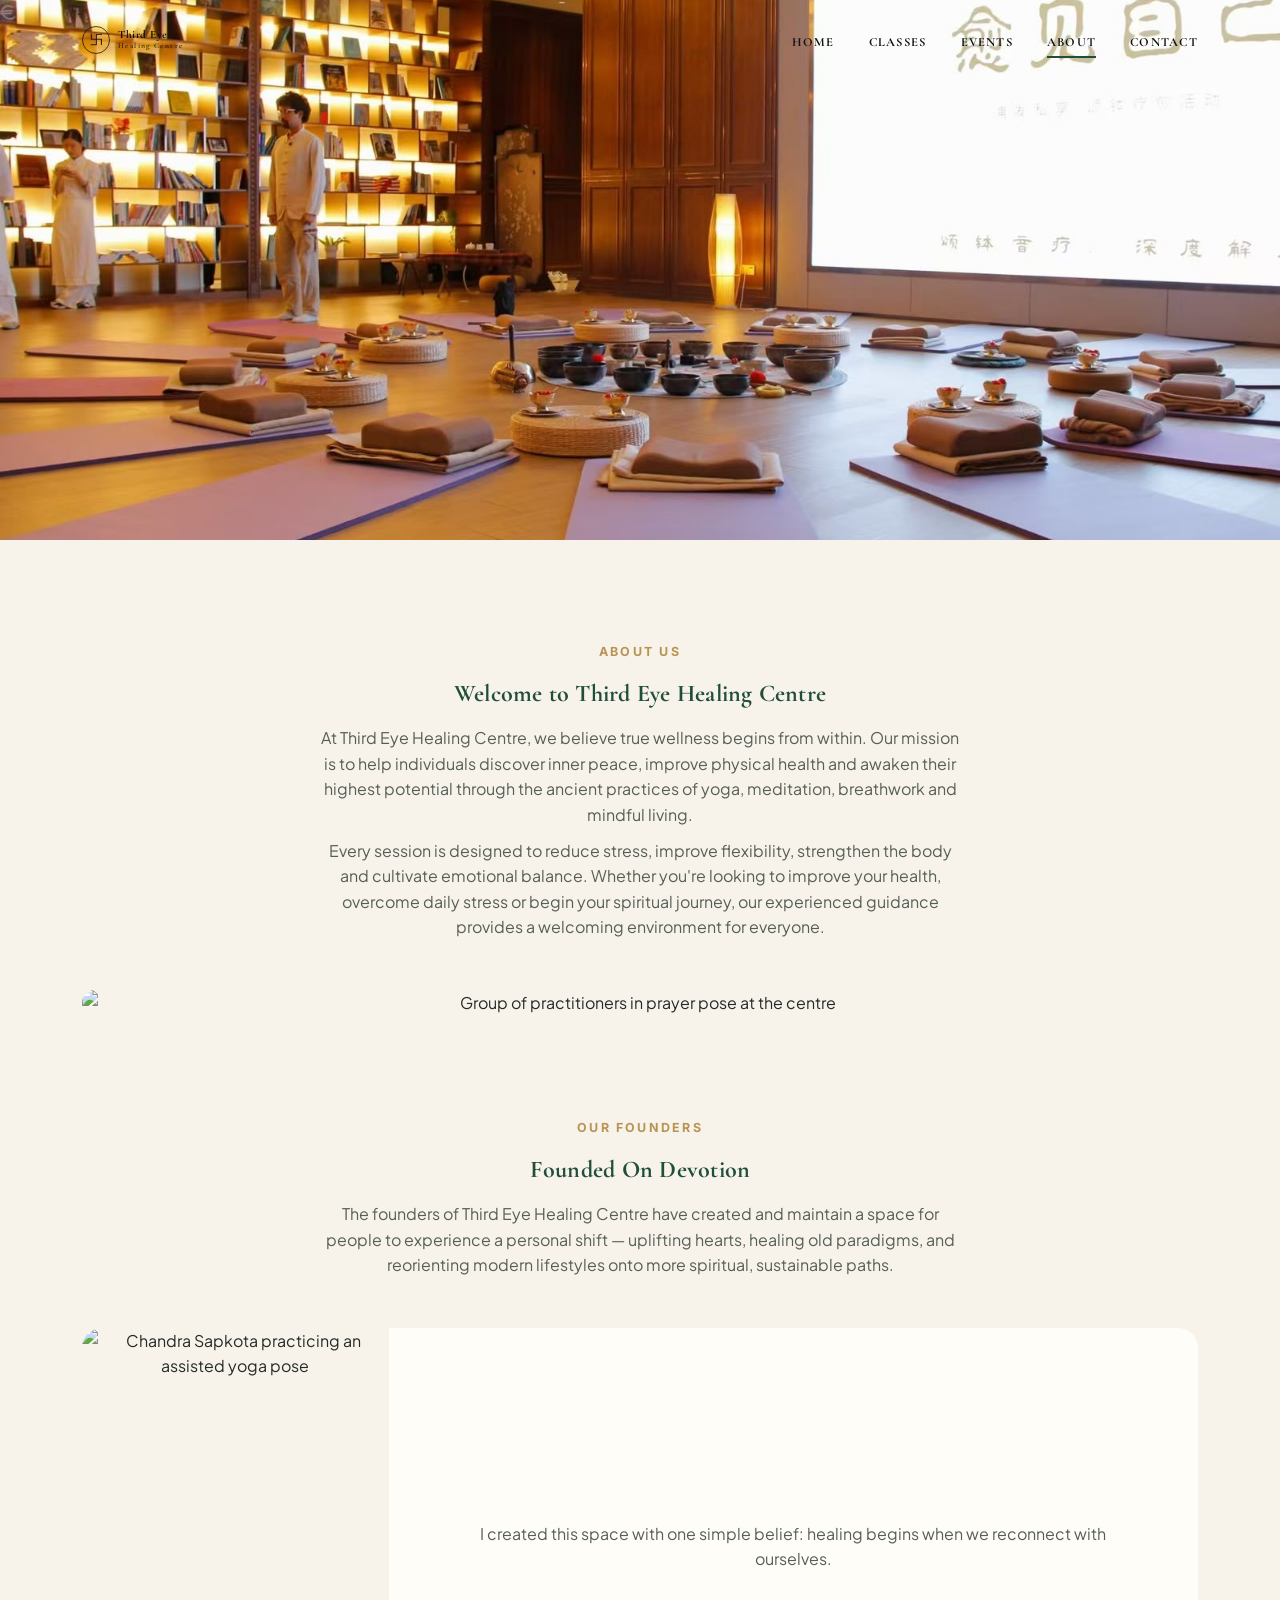
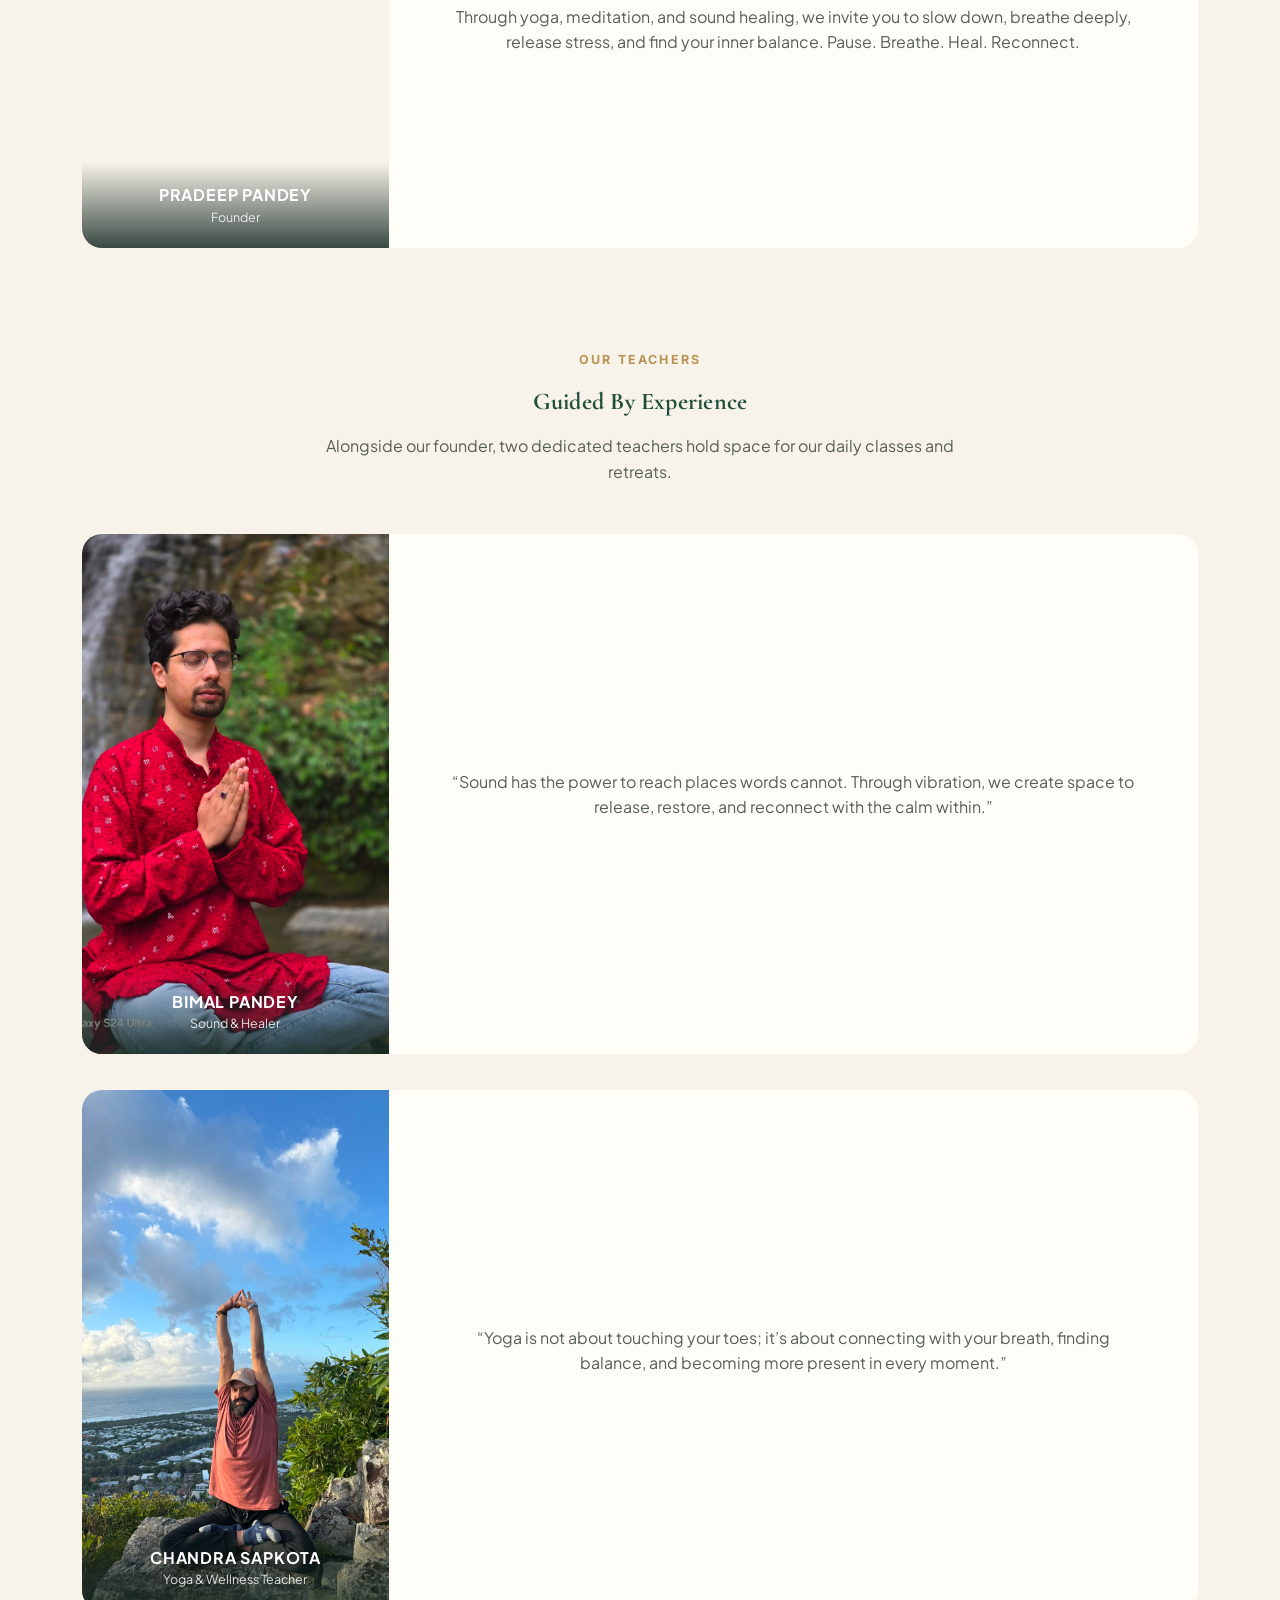
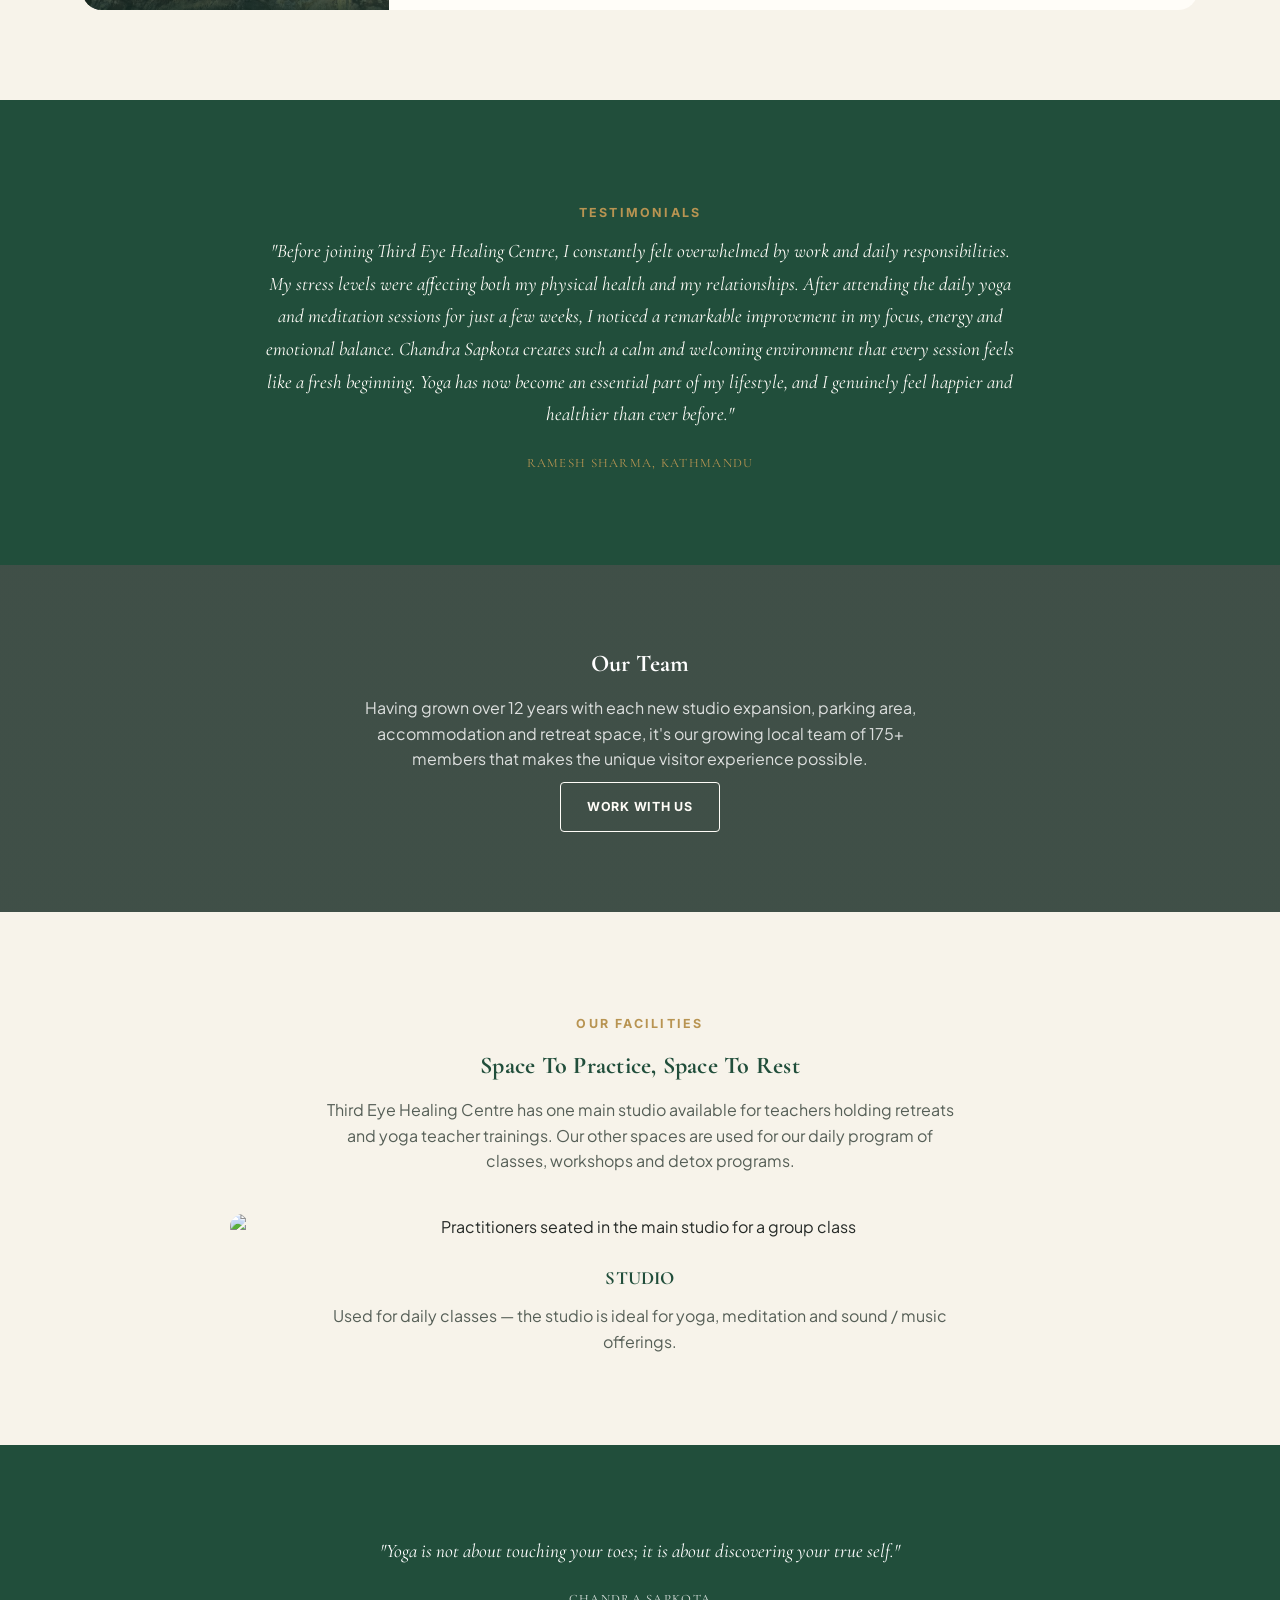
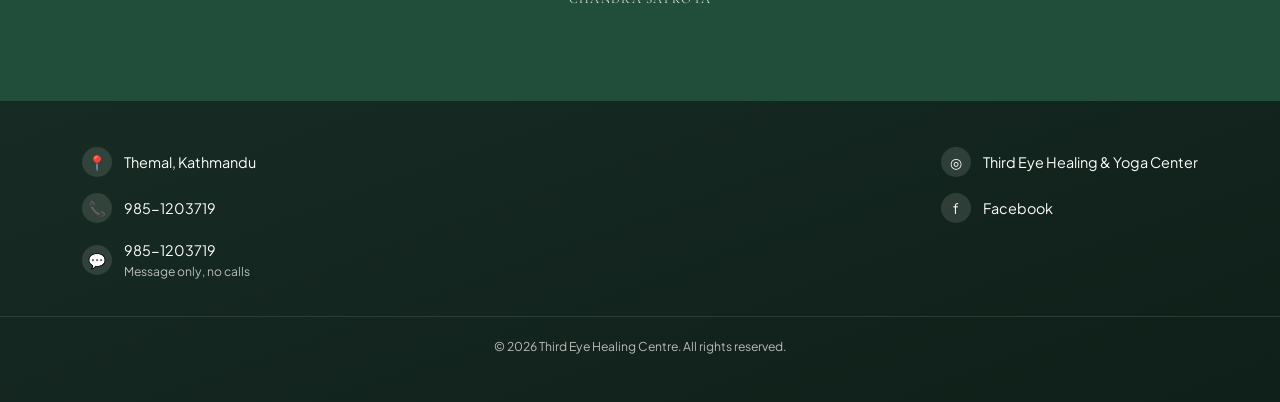
==== about.html @ 54b3abd6 "Initial commit" ====
<!doctype html>
<html lang="en">
  <head>
    <meta charset="UTF-8" />
    <meta name="viewport" content="width=device-width, initial-scale=1.0" />
    <title>About | Third Eye Healing Centre</title>
    <meta
      name="description"
      content="Meet Chandra Sapkota and the Third Eye Healing Centre team — our mission, founders, facilities and testimonials."
    />
    <link rel="preconnect" href="https://fonts.googleapis.com" />
    <link
      href="https://fonts.googleapis.com/css2?family=Cormorant+Garamond:ital,wght@0,500;0,600;0,700;1,500;1,600&family=Plus+Jakarta+Sans:wght@400;500;600;700&family=Inter:wght@500;600;700&display=swap"
      rel="stylesheet"
    />
    <link rel="stylesheet" href="assets/style.css" />
  </head>
  <body>
    <header class="site-header">
      <div class="container">
        <a href="index.html" class="brand">
          <span class="mark">卐</span>
          <span class="name">Third Eye<br /><small>Healing Centre</small></span>
        </a>
        <button class="nav-toggle" aria-label="Toggle menu">
          <span></span><span></span><span></span>
        </button>
        <ul class="nav-links">
          <li><a href="index.html">Home</a></li>
          <li><a href="classes.html">Classes</a></li>
          <li><a href="events.html">Events</a></li>
          <li><a href="about.html" class="active">About</a></li>
          <li><a href="contact.html">Contact</a></li>
        </ul>
      </div>
    </header>

    <section
      class="hero"
      style="min-height: 60vh; background-image: url(&quot;/img/ww.jpeg&quot;)"
    ></section>
    <div class="trim"></div>

    <section class="center">
      <div class="container" style="max-width: 760px">
        <p class="eyebrow">About Us</p>
        <h2>Welcome to Third Eye Healing Centre</h2>
        <p class="lede">
          At Third Eye Healing Centre, we believe true wellness begins from
          within. Our mission is to help individuals discover inner peace,
          improve physical health and awaken their highest potential through the
          ancient practices of yoga, meditation, breathwork and mindful living.
        </p>
        <p class="lede">
          Every session is designed to reduce stress, improve flexibility,
          strengthen the body and cultivate emotional balance. Whether you're
          looking to improve your health, overcome daily stress or begin your
          spiritual journey, our experienced guidance provides a welcoming
          environment for everyone.
        </p>
      </div>
      <div class="container" style="margin-top: 50px">
        <div style="border-radius: 24px; overflow: hidden">
          <img
            src="https://images.unsplash.com/photo-1599447462773-06103c5aec96?q=80&w=1400&auto=format&fit=crop"
            alt="Group of practitioners in prayer pose at the centre"
          />
        </div>
      </div>
    </section>

    <section class="center" style="padding-top: 0">
      <div class="container" style="max-width: 700px">
        <p class="eyebrow">Our Founders</p>
        <h2>Founded On Devotion</h2>
        <p class="lede">
          The founders of Third Eye Healing Centre have created and maintain a
          space for people to experience a personal shift — uplifting hearts,
          healing old paradigms, and reorienting modern lifestyles onto more
          spiritual, sustainable paths.
        </p>
      </div>

      <div class="container" style="margin-top: 50px">
        <div
          class="split"
          style="
            border-radius: 20px;
            overflow: hidden;
            grid-template-columns: 0.55fr 1.45fr;
          "
        >
          <div style="position: relative">
            <img
              src="https://images.unsplash.com/photo-1602192446287-49653dc0ff5f?q=80&w=800&auto=format&fit=crop"
              alt="Chandra Sapkota practicing an assisted yoga pose"
              style="height: 100%; object-fit: cover"
            />
            <div
              style="
                position: absolute;
                left: 0;
                right: 0;
                bottom: 0;
                padding: 20px;
                background: linear-gradient(
                  180deg,
                  transparent,
                  rgba(23, 43, 36, 0.85)
                );
                color: #fff;
              "
            >
              <strong style="text-transform: uppercase; letter-spacing: 0.05em"
                >Pradeep Pandey</strong
              >
              <div style="font-size: 0.78rem; opacity: 0.85">Founder</div>
            </div>
          </div>
          <div
            class="split-panel"
            style="
              background: #fffdf8;
              color: var(--ink);
              justify-content: center;
            "
          >
            <p style="color: var(--ink-soft)">
              I created this space with one simple belief: healing begins when
              we reconnect with ourselves.
            </p>
            <p style="color: var(--ink-soft)">
              Through yoga, meditation, and sound healing, we invite you to slow
              down, breathe deeply, release stress, and find your inner balance.
              Pause. Breathe. Heal. Reconnect.
            </p>
          </div>
        </div>
      </div>
    </section>

    <section class="center" style="padding-top: 0">
      <div class="container" style="max-width: 700px">
        <p class="eyebrow">Our Teachers</p>
        <h2>Guided By Experience</h2>
        <p class="lede">
          Alongside our founder, two dedicated teachers hold space for our daily
          classes and retreats.
        </p>
      </div>

      <div class="container" style="margin-top: 50px">
        <div
          class="split"
          style="
            border-radius: 20px;
            overflow: hidden;
            grid-template-columns: 0.55fr 1.45fr;
          "
        >
          <div style="position: relative">
            <img
              src="/img/sound.jpeg"
              alt="Teacher leading a meditation session"
              style="height: 100%; object-fit: cover"
            />
            <div
              style="
                position: absolute;
                left: 0;
                right: 0;
                bottom: 0;
                padding: 20px;
                background: linear-gradient(
                  180deg,
                  transparent,
                  rgba(23, 43, 36, 0.85)
                );
                color: #fff;
              "
            >
              <strong style="text-transform: uppercase; letter-spacing: 0.05em"
                >Bimal Pandey</strong
              >
              <div style="font-size: 0.78rem; opacity: 0.85">
                Sound &amp; Healer
              </div>
            </div>
          </div>
          <div
            class="split-panel"
            style="
              background: #fffdf8;
              color: var(--ink);
              justify-content: center;
            "
          >
            <p style="color: var(--ink-soft)">
              “Sound has the power to reach places words cannot. Through
              vibration, we create space to release, restore, and reconnect with
              the calm within.”
            </p>
          </div>
        </div>
      </div>

      <div class="container" style="margin-top: 36px">
        <div
          class="split"
          style="
            border-radius: 20px;
            overflow: hidden;
            grid-template-columns: 0.55fr 1.45fr;
          "
        >
          <div style="position: relative">
            <img
              src="/img/yoga.jpeg"
              alt="Teacher guiding a group yoga class"
              style="height: 100%; object-fit: cover"
            />
            <div
              style="
                position: absolute;
                left: 0;
                right: 0;
                bottom: 0;
                padding: 20px;
                background: linear-gradient(
                  180deg,
                  transparent,
                  rgba(23, 43, 36, 0.85)
                );
                color: #fff;
              "
            >
              <strong style="text-transform: uppercase; letter-spacing: 0.05em"
                >Chandra Sapkota</strong
              >
              <div style="font-size: 0.78rem; opacity: 0.85">
                Yoga &amp; Wellness Teacher
              </div>
            </div>
          </div>
          <div
            class="split-panel"
            style="
              background: #fffdf8;
              color: var(--ink);
              justify-content: center;
            "
          >
            <p style="color: var(--ink-soft)">
              “Yoga is not about touching your toes; it’s about connecting with
              your breath, finding balance, and becoming more present in every
              moment.”
            </p>
          </div>
        </div>
      </div>
    </section>

    <section class="section-navy center">
      <div class="container">
        <p class="eyebrow">Testimonials</p>
        <p class="testimonial">
          "Before joining Third Eye Healing Centre, I constantly felt
          overwhelmed by work and daily responsibilities. My stress levels were
          affecting both my physical health and my relationships. After
          attending the daily yoga and meditation sessions for just a few weeks,
          I noticed a remarkable improvement in my focus, energy and emotional
          balance. Chandra Sapkota creates such a calm and welcoming environment
          that every session feels like a fresh beginning. Yoga has now become
          an essential part of my lifestyle, and I genuinely feel happier and
          healthier than ever before."
          <cite>Ramesh Sharma, Kathmandu</cite>
        </p>
      </div>
    </section>

    <section
      class="center"
      style="
        padding: 80px 0;
        background:
          linear-gradient(rgba(23, 43, 36, 0.82), rgba(23, 43, 36, 0.82)),
          url(&quot;https://images.unsplash.com/photo-1599447462773-06103c5aec96?q=80&w=1600&auto=format&fit=crop&quot;);
        background-size: cover;
        background-position: center;
        color: #fff;
      "
    >
      <div class="container" style="max-width: 640px">
        <h2 style="color: #fff">Our Team</h2>
        <p class="lede" style="color: rgba(255, 255, 255, 0.82)">
          Having grown over 12 years with each new studio expansion, parking
          area, accommodation and retreat space, it's our growing local team of
          175+ members that makes the unique visitor experience possible.
        </p>
        <a href="about.html#contact" class="btn ghost" style="margin-top: 10px"
          >Work With Us</a
        >
      </div>
    </section>

    <section class="center">
      <div class="container">
        <p class="eyebrow">Our Facilities</p>
        <h2>Space To Practice, Space To Rest</h2>
        <p class="lede">
          Third Eye Healing Centre has one main studio available for teachers
          holding retreats and yoga teacher trainings. Our other spaces are used
          for our daily program of classes, workshops and detox programs.
        </p>
        <div
          style="
            max-width: 820px;
            margin: 40px auto 0;
            border-radius: 20px;
            overflow: hidden;
          "
        >
          <img
            src="https://images.unsplash.com/photo-1545389336-cf090694435e?q=80&w=1400&auto=format&fit=crop"
            alt="Practitioners seated in the main studio for a group class"
          />
        </div>
        <h3
          style="
            color: var(--rust);
            margin-top: 24px;
            text-transform: uppercase;
          "
        >
          Studio
        </h3>
        <p class="lede">
          Used for daily classes — the studio is ideal for yoga, meditation and
          sound / music offerings.
        </p>
      </div>
    </section>

    <section class="section-rust center">
      <div class="container" style="max-width: 640px">
        <p class="testimonial" style="color: #fff">
          "Yoga is not about touching your toes; it is about discovering your
          true self."
          <cite style="color: rgba(255, 255, 255, 0.85)">Chandra Sapkota</cite>
        </p>
      </div>
    </section>

    <footer class="site-footer" id="contact">
      <div class="container footer-grid">
        <div class="footer-col">
          <div class="footer-item">
            <span class="ico">📍</span><span>Themal, Kathmandu</span>
          </div>
          <div class="footer-item">
            <span class="ico">📞</span><span>985-1203719</span>
          </div>
          <div class="footer-item">
            <span class="ico">💬</span
            ><span>985-1203719<br /><small>Message only, no calls</small></span>
          </div>
        </div>
        <div class="footer-col">
          <div class="footer-item">
            <span class="ico">◎</span
            ><span>Third Eye Healing &amp; Yoga Center</span>
          </div>
          <div class="footer-item">
            <span class="ico">f</span><span>Facebook</span>
          </div>
        </div>
      </div>
      <div class="footer-bottom">
        © 2026 Third Eye Healing Centre. All rights reserved.
      </div>
    </footer>

    <script src="assets/script.js"></script>
  </body>
</html>
---- assets/style.css ----
/* ========================================================
   Third Eye Healing Centre — shared stylesheet
   ======================================================== */

:root {
  /* Himalayan luxury wellness palette */
  --cream:        #f7f3ea;   /* warm ivory — main background */
  --cream-dark:    #dce5d8;   /* sage — alternate section background */
  --navy:          #214e3b;   /* primary forest green */
  --navy-dark:     #172b24;   /* dark forest / charcoal green */
  --rust:          #214e3b;   /* primary CTA = forest green */
  --rust-dark:     #172b24;   /* CTA hover = dark forest */
  --brick:         #172b24;   /* footer gradient start (dark forest) */
  --brick-dark:    #0f1f19;   /* footer gradient end (deeper forest) */
  --gold:          #b89452;   /* muted gold — sparing accents only */
  --ink:           #252a27;   /* deep charcoal text */
  --ink-soft:      #565f57;   /* softened charcoal for body copy */
  --cream-text:    #fffdf8;   /* soft white — text on dark backgrounds */
  --soft-white:    #fffdf8;   /* soft white — card surfaces */

  --font-display: 'Cormorant Garamond', 'Georgia', serif;
  --font-heading: 'Cormorant Garamond', 'Georgia', serif;
  --font-body:    'Plus Jakarta Sans', 'Segoe UI', sans-serif;
  --font-ui:      'Inter', 'Segoe UI', sans-serif;

  --radius: 14px;
  --container: 1180px;
}

* { box-sizing: border-box; }

html { scroll-behavior: smooth; }

body {
  margin: 0;
  font-family: var(--font-body);
  color: var(--ink);
  background: var(--cream);
  line-height: 1.6;
  -webkit-font-smoothing: antialiased;
}

img { max-width: 100%; display: block; }

a { color: inherit; text-decoration: none; }

h1, h2, h3, h4 {
  font-family: var(--font-heading);
  font-weight: 700;
  letter-spacing: 0.01em;
  margin: 0 0 0.5em;
  color: var(--navy);
}

.eyebrow {
  font-family: var(--font-ui);
  font-weight: 700;
  letter-spacing: 0.18em;
  text-transform: uppercase;
  font-size: 0.78rem;
  color: var(--gold);
}

.container {
  max-width: var(--container);
  margin: 0 auto;
  padding: 0 32px;
}

.btn {
  display: inline-block;
  font-family: var(--font-ui);
  font-weight: 700;
  letter-spacing: 0.06em;
  text-transform: uppercase;
  font-size: 0.78rem;
  padding: 14px 26px;
  border-radius: 4px;
  background: var(--rust);
  color: var(--cream-text);
  border: none;
  cursor: pointer;
  transition: background 0.2s ease, transform 0.2s ease;
}
.btn:hover { background: var(--rust-dark); transform: translateY(-1px); }
.btn.ghost {
  background: transparent;
  color: var(--cream-text);
  border: 1.5px solid var(--cream-text);
}
.btn.ghost:hover { background: rgba(255,253,248,0.12); }

/* ---------- Header ---------- */
.site-header {
  position: absolute;
  top: 0; left: 0; right: 0;
  z-index: 50;
  padding: 26px 0 0;
}
.site-header.static {
  position: relative;
  background: var(--navy-dark);
  padding: 20px 0;
}
.site-header .container {
  display: flex;
  align-items: center;
  justify-content: space-between;
}
.brand {
  display: flex;
  align-items: center;
  gap: 8px;
  color: #111111;
}
.brand img {
  width: 48px;
  height: auto;
  display: block;
  flex-shrink: 0;
}
.brand .mark {
  width: 28px; height: 28px;
  border-radius: 50%;
  border: 1.5px solid rgba(17, 17, 17, 0.75);
  display: flex; align-items: center; justify-content: center;
  color: #111111;
  font-family: var(--font-display);
  font-size: 0.8rem;
  flex-shrink: 0;
}
.brand .name {
  font-family: var(--font-heading);
  font-weight: 800;
  font-size: 0.7rem;
  letter-spacing: 0.05em;
  line-height: 1.15;
  color: #111111;
}
.brand .name small {
  display: block;
  font-size: 0.48rem;
  font-weight: 500;
  letter-spacing: 0.18em;
  color: #111111;
}
.nav-links {
  display: flex;
  gap: 34px;
  list-style: none;
  margin: 0; padding: 0;
}
.nav-links a {
  color: #111111;
  font-family: var(--font-heading);
  font-size: 0.78rem;
  font-weight: 700;
  letter-spacing: 0.1em;
  text-transform: uppercase;
  padding: 6px 0;
  border-bottom: 2px solid transparent;
  transition: border-color 0.2s ease, opacity 0.2s ease;
}
.nav-links a:hover,
.nav-links a.active { border-color: var(--rust); }

.nav-toggle {
  display: none;
  background: none; border: none;
  width: 34px; height: 26px;
  position: relative;
  cursor: pointer;
}
.nav-toggle span {
  position: absolute; left: 0; right: 0; height: 2px;
  background: #111111;
  transition: transform 0.25s ease, opacity 0.25s ease;
}
.nav-toggle span:nth-child(1) { top: 0; }
.nav-toggle span:nth-child(2) { top: 12px; }
.nav-toggle span:nth-child(3) { top: 24px; }
.nav-toggle.open span:nth-child(1) { transform: translateY(12px) rotate(45deg); }
.nav-toggle.open span:nth-child(2) { opacity: 0; }
.nav-toggle.open span:nth-child(3) { transform: translateY(-12px) rotate(-45deg); }

/* ---------- Hero ---------- */
.hero {
  position: relative;
  min-height: 78vh;
  display: flex;
  align-items: flex-end;
  background: linear-gradient(180deg, rgba(23,43,36,0.35), rgba(23,43,36,0.55)), var(--navy-dark);
  background-size: cover;
  background-position: center;
  overflow: hidden;
}
.hero.tall { min-height: 92vh; align-items: center; }
.hero-content {
  position: relative;
  z-index: 5;
  width: 100%;
  padding-bottom: 70px;
  text-align: center;
  color: var(--cream-text);
}
.hero.tall .hero-content { padding-bottom: 0; }
.hero-content .eyebrow { color: var(--gold); }
.hero-content h1 {
  color: #fff;
  font-size: clamp(2.1rem, 5vw, 3.4rem);
  text-transform: uppercase;
  letter-spacing: 0.08em;
  margin-top: 10px;
}
.hero-content p {
  max-width: 560px;
  margin: 14px auto 0;
  color: rgba(255,255,255,0.85);
  font-size: 1.05rem;
}
.hero-actions {
  margin-top: 26px;
  display: flex;
  gap: 16px;
  justify-content: center;
  flex-wrap: wrap;
}

/* decorative trim removed per request */
.trim { display: none; }

/* ---------- Section shells ---------- */
section { padding: 90px 0; }
.section-tight { padding: 60px 0; }
.section-navy { background: var(--navy); color: var(--cream-text); }
.section-navy h2, .section-navy h3, .section-navy .eyebrow { color: var(--cream-text); }
.section-navy .eyebrow { color: var(--gold); }
.section-rust { background: var(--rust); color: #fff; }
.section-rust h2 { color: #fff; }

.center { text-align: center; }
.lede {
  max-width: 640px;
  margin: 10px auto 0;
  color: var(--ink-soft);
}
.section-navy .lede { color: rgba(255,253,248,0.78); }

/* ---------- Two-tile feature grid (home page) ---------- */
.tile-grid {
  display: grid;
  grid-template-columns: 1fr 1fr;
  gap: 40px;
}
.tile {
  position: relative;
  border-radius: 24px;
  overflow: hidden;
  aspect-ratio: 3 / 4;
  background: linear-gradient(160deg, var(--navy), var(--brick));
  display: flex; align-items: flex-end;
}
.tile img { position: absolute; inset: 0; width: 100%; height: 100%; object-fit: cover; }
.tile::after {
  content: "";
  position: absolute; inset: 0;
  background: linear-gradient(180deg, rgba(0,0,0,0) 40%, rgba(23,43,36,0.85) 100%);
}
.tile-copy {
  position: relative; z-index: 2;
  padding: 28px;
  color: #fff;
}
.tile-copy .eyebrow { color: var(--gold); }
.tile-copy h3 { color: #fff; margin: 6px 0 6px; text-transform: uppercase; font-size: 1.3rem; }
.tile-copy p { margin: 0; color: rgba(255,255,255,0.82); font-size: 0.92rem; }

/* ---------- Split image/panel rows ---------- */
.split {
  display: grid;
  grid-template-columns: 1.1fr 0.9fr;
  align-items: stretch;
}
.split.reverse { grid-template-columns: 0.9fr 1.1fr; }
.split.reverse .split-media { order: 2; }
.split-media {
  min-height: 520px;
  background-color: var(--cream);
  background-size: cover;
  background-position: center;
  background-repeat: no-repeat;
  border: 0;
}
.split-panel {
  background: var(--navy);
  color: var(--cream-text);
  padding: 70px 60px;
  display: flex;
  flex-direction: column;
  justify-content: center;
  min-height: 520px;
}
.split-panel h2 { color: #fff; font-size: 1.9rem; }
.split-panel ul { list-style: none; margin: 22px 0 26px; padding: 0; }
.split-panel li {
  padding: 10px 0;
  border-bottom: 1px solid rgba(255,253,248,0.15);
  font-family: var(--font-heading);
  font-weight: 600;
  font-size: 0.9rem;
  display: flex; justify-content: space-between; align-items: center;
}

/* ---------- Retreats banner row ---------- */
.retreats {
  display: grid;
  grid-template-columns: 0.7fr 1.3fr;
  align-items: center;
  gap: 40px;
  background:
    radial-gradient(circle at 20% 50%, rgba(184,148,82,0.12), transparent 60%),
    var(--cream-dark);
}
.retreats-media { border-radius: 20px; overflow: hidden; aspect-ratio: 16/9; background-size: contain; background-position: center; background-repeat: no-repeat; background-color: #f3efe9; }
.retreats h2 { font-size: 2.2rem; color: var(--rust); }

/* ---------- Team / teacher panel ---------- */
.teacher-row { display: grid; grid-template-columns: 1fr 1fr; }
.teacher-media { min-height: 480px; background-size: cover; background-position: center; }
.teacher-panel {
  background: var(--navy);
  color: var(--cream-text);
  padding: 70px 60px;
  display: flex; flex-direction: column; justify-content: center;
}
.teacher-panel .eyebrow { color: var(--gold); }
.teacher-panel h2 { color: #fff; font-size: 2rem; margin-top: 8px; }

.teacher-showcase {
  padding: 90px 0;
  background: var(--cream);
}
.teacher-cards {
  display: grid;
  grid-template-columns: repeat(2, minmax(0, 1fr));
  gap: 32px;
}
.teacher-card {
  display: block;
  background: #fffdf8;
  border-radius: 24px;
  overflow: hidden;
  box-shadow: 0 18px 35px rgba(23, 43, 36, 0.08);
  text-decoration: none;
  color: inherit;
  transition: transform 0.2s ease, box-shadow 0.2s ease;
}
.teacher-card:hover {
  transform: translateY(-4px);
  box-shadow: 0 24px 40px rgba(23, 43, 36, 0.12);
}
.teacher-card__image {
  display: block;
  width: 100%;
  height: 320px;
  object-fit: contain;
  object-position: center;
  background: #f4efe7;
}
.teacher-card__content {
  padding: 26px 24px 28px;
}
.teacher-card__content .eyebrow {
  color: var(--gold);
  margin-bottom: 8px;
}
.teacher-card__content h3 {
  color: var(--navy);
  font-size: clamp(2rem, 2vw, 2.5rem);
  margin-bottom: 10px;
}
.teacher-card__content p:last-child {
  margin: 0;
  color: var(--ink-soft);
  font-size: 1rem;
}

/* ---------- Team cards (founder's teachers) ---------- */
.team-grid {
  display: grid;
  grid-template-columns: repeat(2, 1fr);
  gap: 28px;
}
.team-card {
  background: #FFFDF8;
  border-radius: var(--radius);
  overflow: hidden;
  box-shadow: 0 10px 30px rgba(33,78,59,0.08);
  text-align: left;
}
.team-card img {
  width: 100%;
  aspect-ratio: 4 / 3;
  object-fit: cover;
}
.team-copy { padding: 22px 26px 26px; }
.team-copy strong {
  display: block;
  font-family: var(--font-heading);
  font-size: 1.05rem;
  color: var(--navy);
  text-transform: uppercase;
  letter-spacing: 0.03em;
}
.team-copy .role {
  display: block;
  font-family: var(--font-heading);
  font-size: 0.76rem;
  font-weight: 700;
  letter-spacing: 0.08em;
  text-transform: uppercase;
  color: var(--rust);
  margin: 4px 0 12px;
}
.team-copy p { margin: 0; color: var(--ink-soft); font-size: 0.92rem; }

@media (max-width: 700px) {
  .team-grid { grid-template-columns: 1fr; }
}

/* ---------- Cards / lists ---------- */
.card-row {
  display: grid;
  grid-template-columns: repeat(3, 1fr);
  gap: 28px;
}
.card {
  background: #FFFDF8;
  border-radius: var(--radius);
  padding: 30px;
  box-shadow: 0 10px 30px rgba(33,78,59,0.08);
}
.card h4 { color: var(--rust); text-transform: uppercase; font-size: 0.95rem; }

.event-gallery {
  padding: 90px 0 110px;
  background: var(--cream);
}
.section-heading {
  text-align: center;
  margin-bottom: 32px;
}
.section-heading h2 {
  font-size: clamp(2rem, 4vw, 3rem);
  color: var(--navy);
}
.gallery-grid {
  display: grid;
  grid-template-columns: repeat(3, minmax(0, 1fr));
  gap: 18px;
  align-items: stretch;
}
.gallery-grid img {
  width: 100%;
  height: 260px;
  object-fit: contain;
  background: #f3efe9;
  border-radius: 18px;
  display: block;
  box-shadow: 0 14px 24px rgba(23, 43, 36, 0.08);
}
.gallery-grid img:nth-child(3) {
  object-fit: cover;
}
.gallery-grid img:first-child {
  grid-column: span 2;
  height: 360px;
}

.checklist { list-style: none; margin: 14px 0 0; padding: 0; }
.checklist li {
  padding: 8px 0 8px 26px;
  position: relative;
  font-size: 0.94rem;
  color: var(--ink-soft);
}
.checklist li::before {
  content: "◆";
  position: absolute; left: 0; top: 8px;
  color: var(--gold);
  font-size: 0.6rem;
}

/* ---------- Price table ---------- */
.price-table { max-width: 640px; margin: 40px auto 0; }
.price-row {
  display: flex; justify-content: space-between;
  padding: 16px 0;
  border-bottom: 1px solid rgba(255,255,255,0.25);
  font-family: var(--font-heading);
  font-weight: 700;
  letter-spacing: 0.03em;
}

/* ---------- FAQ ---------- */
.faq-grid {
  display: grid;
  grid-template-columns: 0.9fr 1.6fr;
  gap: 50px;
  margin-top: 40px;
}
.faq-item { border-bottom: 1px solid rgba(33,78,59,0.15); }
.faq-item button {
  width: 100%;
  display: flex; align-items: center; justify-content: space-between;
  background: none; border: none;
  padding: 18px 0;
  font-family: var(--font-heading);
  font-weight: 700;
  color: var(--navy);
  font-size: 0.95rem;
  text-align: left;
  cursor: pointer;
}
.faq-item .chev { transition: transform 0.2s ease; color: var(--gold); }
.faq-item.open .chev { transform: rotate(180deg); }
.faq-item .answer {
  max-height: 0;
  overflow: hidden;
  transition: max-height 0.25s ease;
  color: var(--ink-soft);
  font-size: 0.92rem;
}
.faq-item.open .answer { max-height: 260px; padding-bottom: 18px; }

/* ---------- Testimonial ---------- */
.testimonial {
  max-width: 760px;
  margin: 0 auto;
  text-align: center;
  font-family: var(--font-display);
  font-style: italic;
  font-size: 1.2rem;
  line-height: 1.7;
  color: var(--cream-text);
}
.testimonial cite {
  display: block;
  margin-top: 22px;
  font-family: var(--font-heading);
  font-style: normal;
  font-size: 0.8rem;
  letter-spacing: 0.1em;
  text-transform: uppercase;
  color: var(--gold);
}

/* ---------- Simple content page hero (Events/About/Classes titlebar) ---------- */
.page-title-hero .hero-content h1 { margin-bottom: 0; }

/* ---------- Contact page ---------- */
.contact-layout {
  display: grid;
  grid-template-columns: 1.35fr 1fr;
  gap: 32px;
  align-items: stretch;
}

/* Left: form card */
.contact-card {
  background: #FFFDF8;
  border-radius: 24px;
  padding: 44px;
  box-shadow: 0 10px 30px rgba(33,78,59,0.08);
}
.contact-card h2 { color: var(--navy); }
.form-row {
  display: grid;
  grid-template-columns: 1fr 1fr;
  gap: 20px;
}
.contact-card label {
  display: flex;
  flex-direction: column;
  gap: 8px;
  margin-top: 20px;
  font-family: var(--font-heading);
  font-size: 0.8rem;
  font-weight: 700;
  color: var(--navy);
}
.contact-card input,
.contact-card textarea,
.contact-card select {
  font-family: var(--font-body);
  font-size: 0.95rem;
  font-weight: 400;
  padding: 14px 18px;
  border: 1.5px solid rgba(33,78,59,0.15);
  border-radius: 999px;
  background: var(--cream);
  color: var(--ink);
}
.contact-card textarea {
  border-radius: 20px;
  resize: vertical;
}
.contact-card input:focus,
.contact-card textarea:focus,
.contact-card select:focus {
  outline: none;
  border-color: var(--rust);
}
.phone-field {
  display: flex;
  gap: 10px;
}
.phone-field select {
  flex: 0 0 90px;
  padding: 14px 8px;
  text-align: center;
}
.phone-field input { flex: 1; }
.form-actions { margin-top: 28px; text-align: right; }
.form-actions .btn { border-radius: 999px; padding: 15px 34px; }
.form-note {
  margin-top: 14px;
  font-size: 0.85rem;
  color: var(--rust);
  min-height: 1.2em;
}

/* Right: navy info panel */
.info-panel {
  background: linear-gradient(160deg, var(--navy), var(--navy-dark));
  color: var(--cream-text);
  border-radius: 24px;
  padding: 40px;
  display: flex;
  flex-direction: column;
}
.info-panel h3 {
  color: #fff;
  font-size: 1.2rem;
  margin-bottom: 24px;
}
.info-box {
  display: flex;
  align-items: center;
  gap: 16px;
  background: rgba(255,253,248,0.08);
  border: 1px solid rgba(255,253,248,0.15);
  border-radius: 16px;
  padding: 16px 18px;
  margin-bottom: 14px;
  color: var(--cream-text);
  transition: background 0.2s ease;
}
.info-box:hover { background: rgba(255,253,248,0.15); }
.info-ico {
  width: 40px; height: 40px;
  border-radius: 50%;
  background: var(--gold);
  display: flex; align-items: center; justify-content: center;
  flex-shrink: 0;
  font-size: 1rem;
}
.info-box strong {
  display: block;
  font-family: var(--font-heading);
  font-size: 0.86rem;
}
.info-box span span {
  font-size: 0.82rem;
  opacity: 0.8;
}
.info-divider {
  height: 1px;
  background: rgba(255,253,248,0.18);
  margin: 12px 0 20px;
}
.connect-label {
  font-family: var(--font-heading);
  font-weight: 700;
  font-size: 0.82rem;
  margin: 0 0 14px;
  color: var(--gold);
}
.social-row { display: flex; gap: 12px; }
.social-row a {
  width: 38px; height: 38px;
  border-radius: 50%;
  background: rgba(255,253,248,0.1);
  border: 1px solid rgba(255,253,248,0.2);
  display: flex; align-items: center; justify-content: center;
  color: #fff;
  font-size: 0.95rem;
  transition: background 0.2s ease;
}
.social-row a svg {
  width: 18px; height: 18px; display: block;
}
.social-row a:hover { background: var(--gold); border-color: var(--gold); }

/* Map below */
.map-below {
  margin-top: 32px;
  border-radius: 24px;
  overflow: hidden;
  box-shadow: 0 10px 30px rgba(33,78,59,0.08);
}

@media (max-width: 900px) {
  .contact-layout { grid-template-columns: 1fr; }
  .contact-card, .info-panel { padding: 30px; }
  .form-row { grid-template-columns: 1fr; }
  .form-actions { text-align: stretch; }
  .form-actions .btn { width: 100%; }
}

/* ---------- Footer ---------- */
.site-footer {
  background: linear-gradient(160deg, var(--brick), var(--brick-dark));
  color: var(--cream-text);
  padding: 46px 0;
}
.footer-grid {
  display: flex;
  justify-content: space-between;
  flex-wrap: wrap;
  gap: 30px;
}
.footer-col { display: flex; flex-direction: column; gap: 16px; }
.footer-item { display: flex; align-items: center; gap: 12px; font-size: 0.9rem; }
.footer-item .ico {
  width: 30px; height: 30px; border-radius: 50%;
  background: rgba(255,253,248,0.12);
  display: flex; align-items: center; justify-content: center;
  flex-shrink: 0;
}
.footer-item small { display: block; opacity: 0.7; font-size: 0.76rem; }
.footer-bottom {
  margin-top: 34px; padding-top: 20px;
  border-top: 1px solid rgba(255,253,248,0.15);
  font-size: 0.76rem; opacity: 0.7;
  text-align: center;
}

/* ---------- Responsive ---------- */
@media (max-width: 900px) {
  .tile-grid { grid-template-columns: 1fr; }
  .split, .split.reverse, .teacher-row { grid-template-columns: 1fr; }
  .split.reverse .split-media { order: 0; }
  .retreats { grid-template-columns: 1fr; }
  .card-row { grid-template-columns: 1fr; }
  .faq-grid { grid-template-columns: 1fr; }
  .split-panel, .teacher-panel { padding: 50px 30px; }
}

@media (max-width: 760px) {
  .nav-links {
    position: fixed;
    top: 0; right: 0;
    height: 100vh;
    width: 78%;
    max-width: 320px;
    background: var(--navy-dark);
    flex-direction: column;
    justify-content: center;
    align-items: flex-start;
    padding: 40px;
    transform: translateX(100%);
    transition: transform 0.3s ease;
    gap: 26px;
    z-index: 60;
  }
  .nav-links.open { transform: translateX(0); }
  .nav-toggle { display: block; }
  .container { padding: 0 22px; }
  section { padding: 60px 0; }
  .retreats-media, .split-media, .teacher-media { min-height: 280px; }
}

@media (prefers-reduced-motion: reduce) {
  * { transition: none !important; scroll-behavior: auto !important; }
}
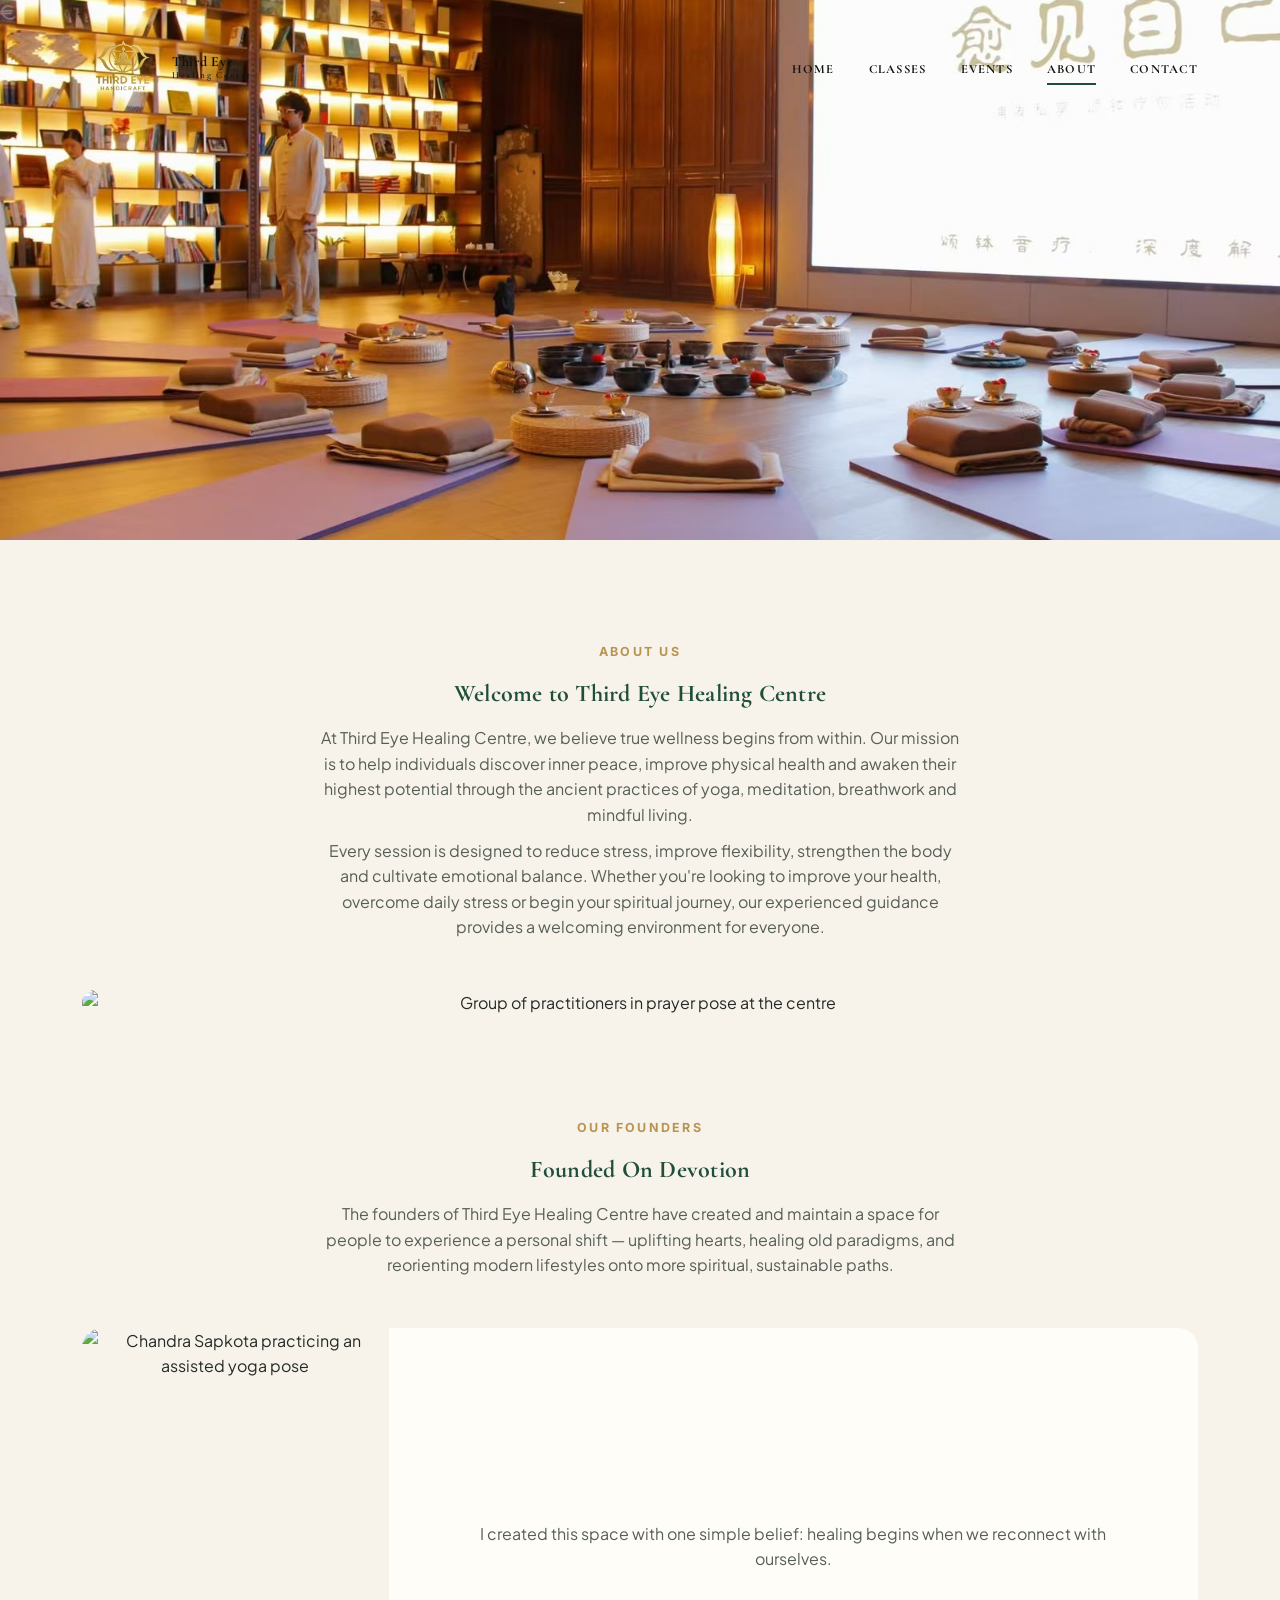
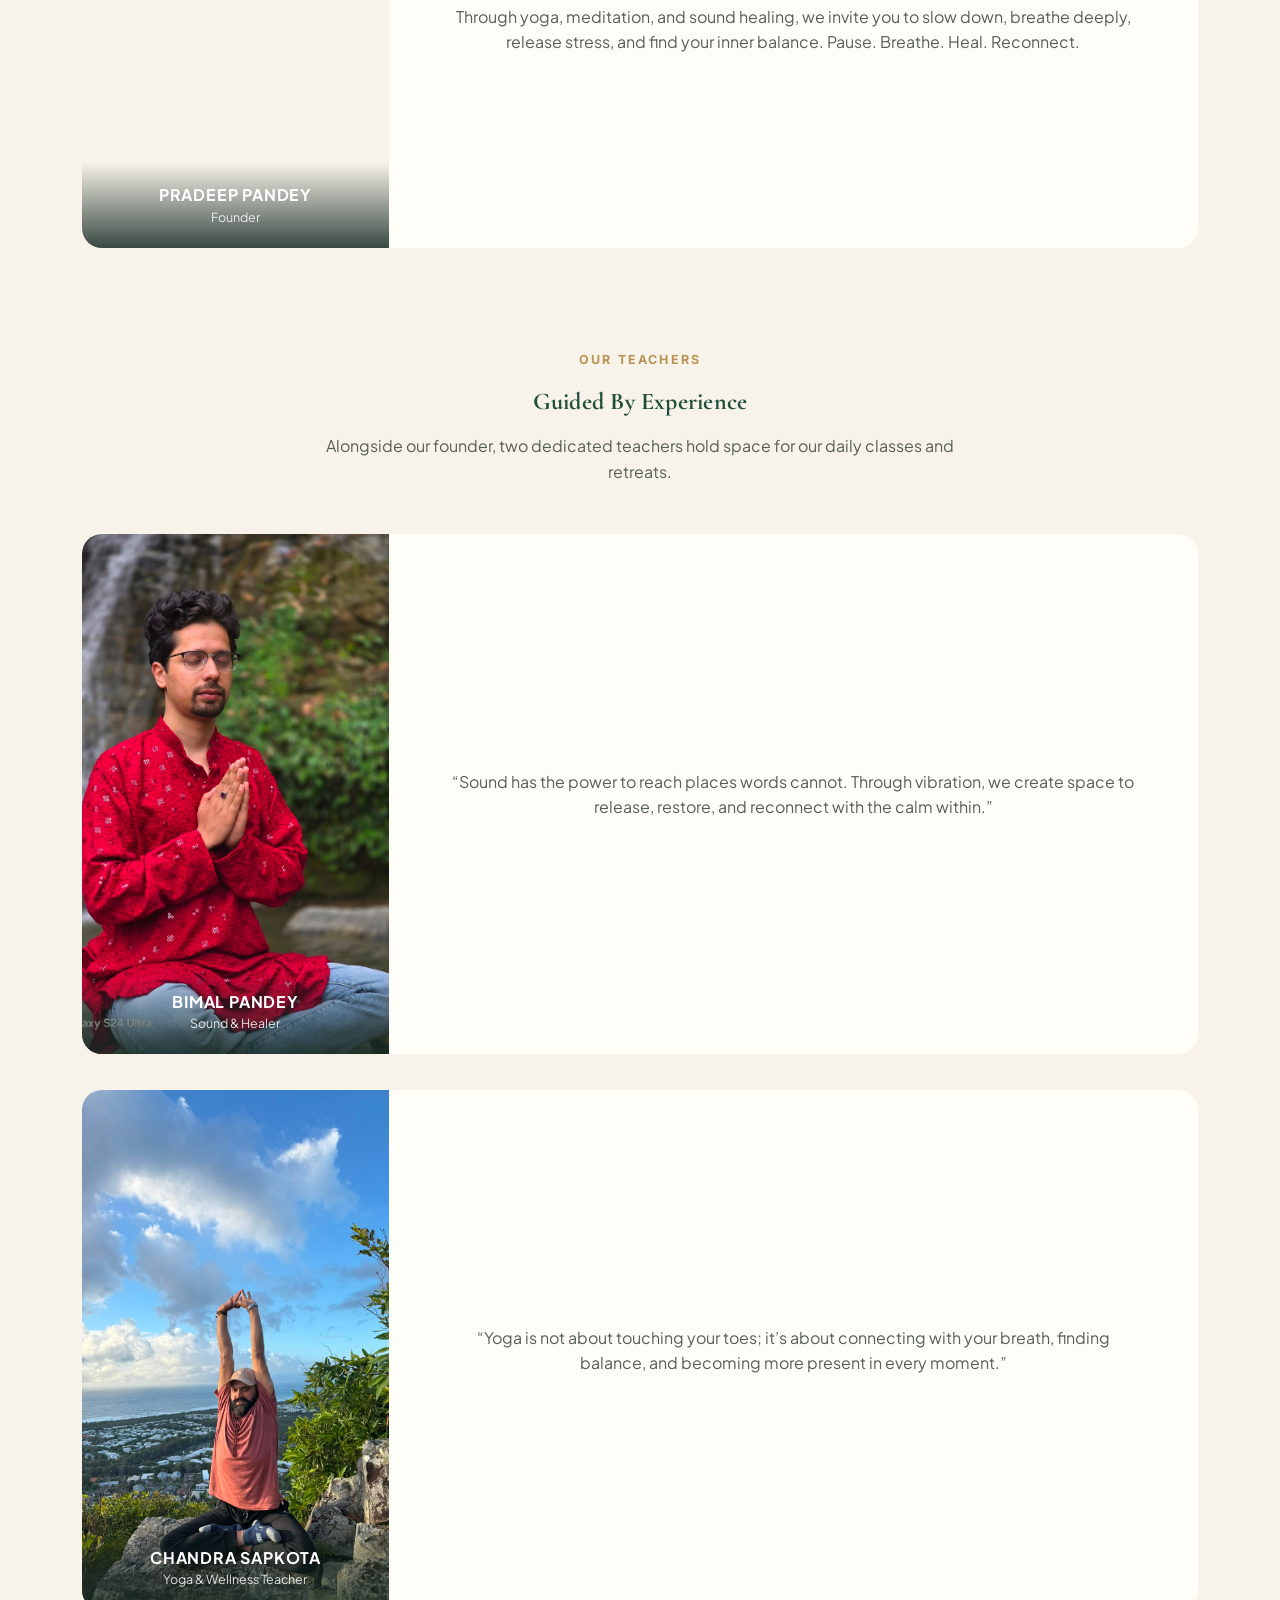
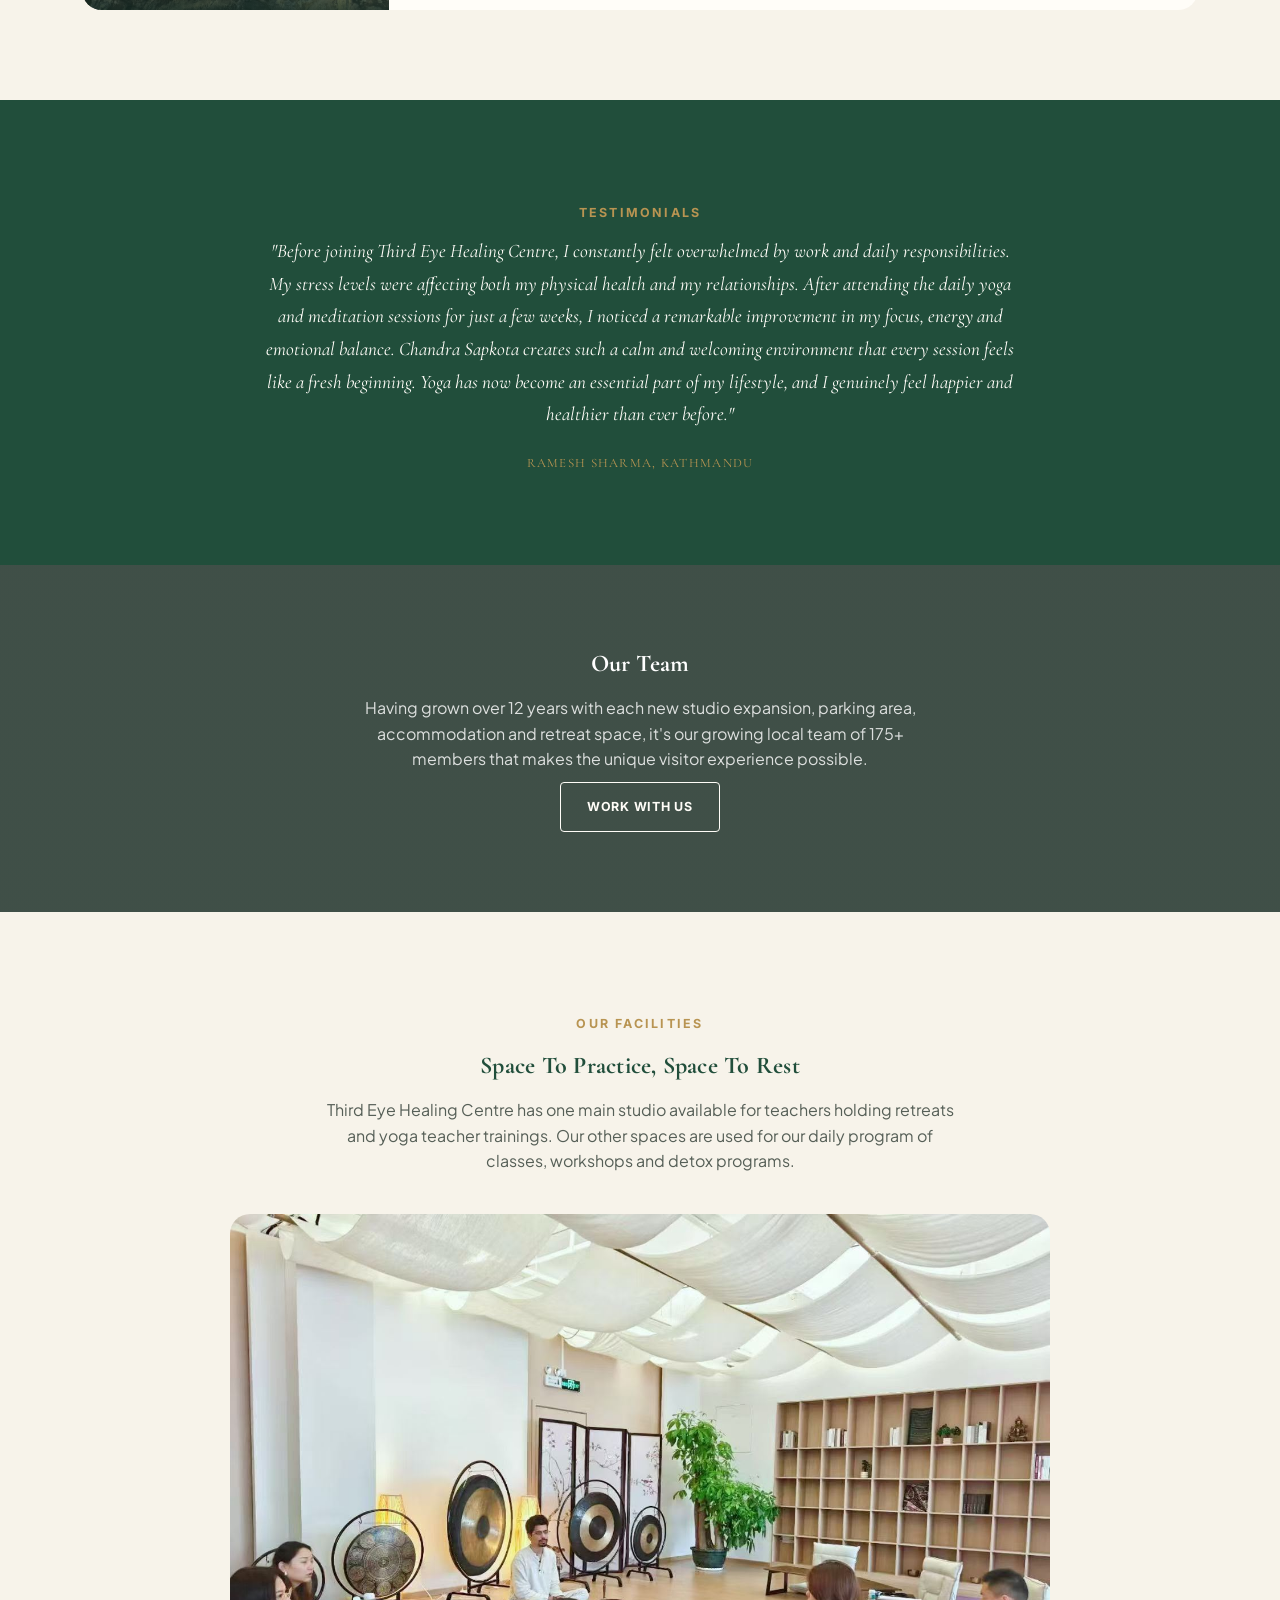
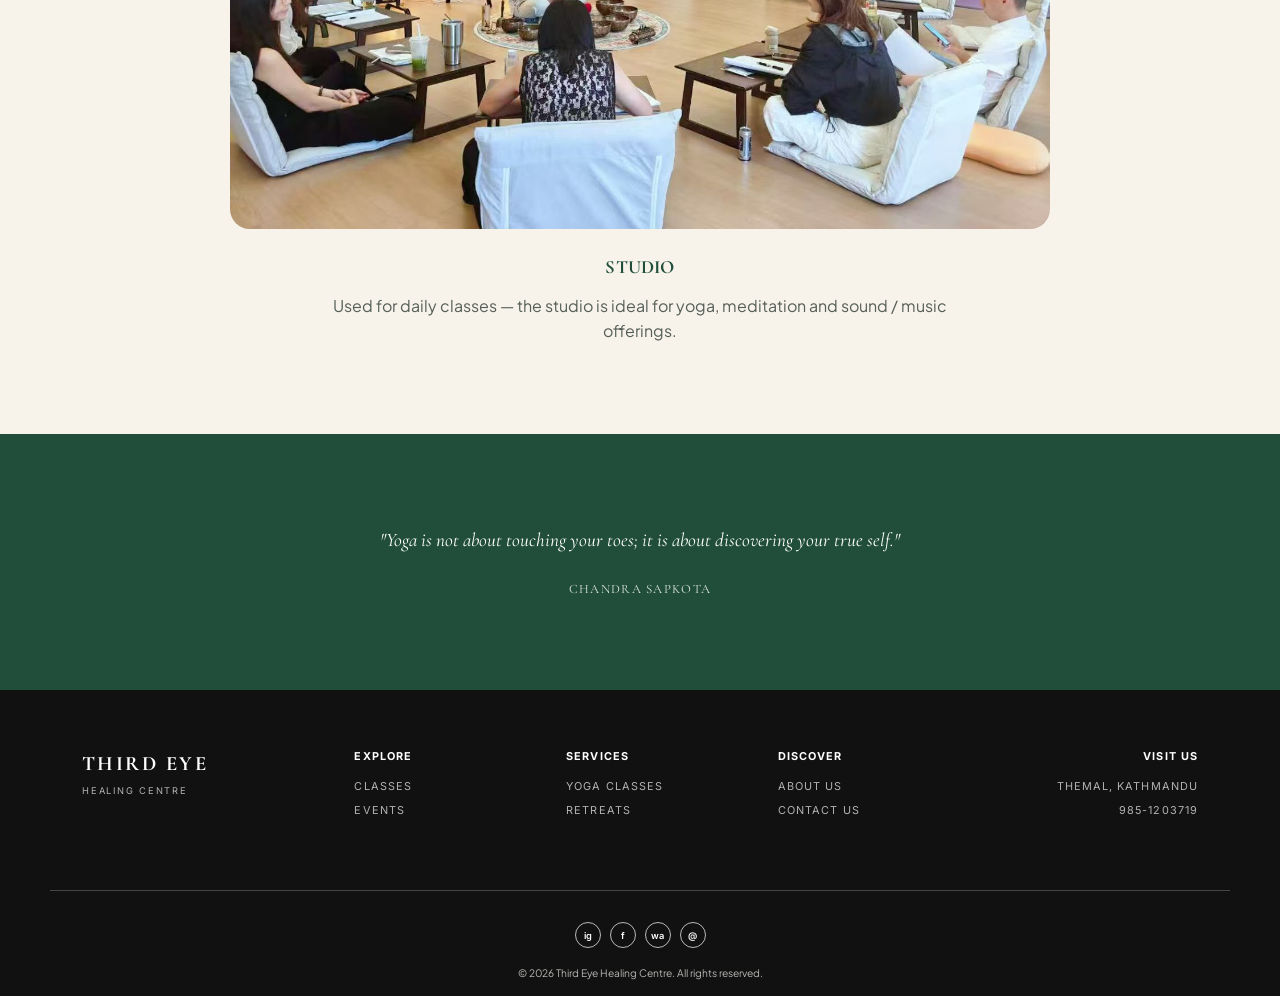
==== commit 297fcff0: "ss" ====
--- a/about.html
+++ b/about.html
@@ -19,7 +19,7 @@
     <header class="site-header">
       <div class="container">
         <a href="index.html" class="brand">
-          <span class="mark">卐</span>
+          <img src="img/download.png" alt="Third Eye Logo" />
           <span class="name">Third Eye<br /><small>Healing Centre</small></span>
         </a>
         <button class="nav-toggle" aria-label="Toggle menu">
@@ -321,7 +321,7 @@
           "
         >
           <img
-            src="https://images.unsplash.com/photo-1545389336-cf090694435e?q=80&w=1400&auto=format&fit=crop"
+            src="/img/gal4.jpeg"
             alt="Practitioners seated in the main studio for a group class"
           />
         </div>
@@ -353,27 +353,55 @@
 
     <footer class="site-footer" id="contact">
       <div class="container footer-grid">
-        <div class="footer-col">
-          <div class="footer-item">
-            <span class="ico">📍</span><span>Themal, Kathmandu</span>
-          </div>
-          <div class="footer-item">
-            <span class="ico">📞</span><span>985-1203719</span>
-          </div>
-          <div class="footer-item">
-            <span class="ico">💬</span
-            ><span>985-1203719<br /><small>Message only, no calls</small></span>
-          </div>
-        </div>
-        <div class="footer-col">
-          <div class="footer-item">
-            <span class="ico">◎</span
-            ><span>Third Eye Healing &amp; Yoga Center</span>
-          </div>
-          <div class="footer-item">
-            <span class="ico">f</span><span>Facebook</span>
-          </div>
-        </div>
+        <div class="footer-col footer-brand">
+          <a href="index.html" class="footer-logo">THIRD EYE</a
+          ><span>HEALING CENTRE</span>
+        </div>
+        <nav class="footer-col" aria-label="Explore">
+          <span class="footer-heading">Explore</span
+          ><a href="classes.html">Classes</a><a href="events.html">Events</a>
+        </nav>
+        <nav class="footer-col" aria-label="Services">
+          <span class="footer-heading">Services</span
+          ><a href="classes.html">Yoga Classes</a
+          ><a href="events.html">Retreats</a>
+        </nav>
+        <nav class="footer-col" aria-label="Discover">
+          <span class="footer-heading">Discover</span
+          ><a href="about.html">About Us</a
+          ><a href="contact.html">Contact Us</a>
+        </nav>
+        <div class="footer-col footer-contact">
+          <span class="footer-heading">Visit Us</span
+          ><span>Themal, Kathmandu</span
+          ><a href="tel:+9779851203719">985-1203719</a>
+        </div>
+      </div>
+      <div class="container footer-divider"></div>
+      <div class="footer-socials" aria-label="Social links">
+        <a
+          href="https://www.instagram.com/thirdeyehealingandyogacenter/"
+          target="_blank"
+          rel="noopener"
+          aria-label="Instagram"
+          >ig</a
+        ><a
+          href="https://www.facebook.com/profile.php?id=61592808584287"
+          target="_blank"
+          rel="noopener"
+          aria-label="Facebook"
+          >f</a
+        ><a
+          href="https://wa.me/9779851203719"
+          target="_blank"
+          rel="noopener"
+          aria-label="WhatsApp"
+          >wa</a
+        ><a
+          href="mailto:thirdeyehealingandyogacenter@gmail.com"
+          aria-label="Email"
+          >@</a
+        >
       </div>
       <div class="footer-bottom">
         © 2026 Third Eye Healing Centre. All rights reserved.
--- a/assets/style.css
+++ b/assets/style.css
@@ -114,7 +114,7 @@
   color: #111111;
 }
 .brand img {
-  width: 48px;
+  width: 82px;
   height: auto;
   display: block;
   flex-shrink: 0;
@@ -132,14 +132,14 @@
 .brand .name {
   font-family: var(--font-heading);
   font-weight: 800;
-  font-size: 0.7rem;
+  font-size: 0.88rem;
   letter-spacing: 0.05em;
   line-height: 1.15;
   color: #111111;
 }
 .brand .name small {
   display: block;
-  font-size: 0.48rem;
+  font-size: 0.58rem;
   font-weight: 500;
   letter-spacing: 0.18em;
   color: #111111;
@@ -558,51 +558,63 @@
 /* ---------- Simple content page hero (Events/About/Classes titlebar) ---------- */
 .page-title-hero .hero-content h1 { margin-bottom: 0; }
 
+
 /* ---------- Contact page ---------- */
+.contact-page { background: #fff; }
+.contact-page .page-title-hero { display: none; }
+.contact-page > section:not(.site-footer) { padding: 92px 0 0; }
 .contact-layout {
   display: grid;
-  grid-template-columns: 1.35fr 1fr;
-  gap: 32px;
+  grid-template-columns: 0.9fr 1.1fr;
+  gap: 76px;
   align-items: stretch;
+  max-width: 1120px;
+  margin: 0 auto;
 }
 
 /* Left: form card */
 .contact-card {
-  background: #FFFDF8;
-  border-radius: 24px;
-  padding: 44px;
-  box-shadow: 0 10px 30px rgba(33,78,59,0.08);
-}
-.contact-card h2 { color: var(--navy); }
+  grid-column: 2;
+  grid-row: 1;
+  background: #f1f2f2;
+  border-radius: 18px;
+  padding: 42px 46px 38px;
+  box-shadow: none;
+}
+.contact-card h2 { color: #1f2523; font-size: 1.6rem; margin-bottom: 8px !important; }
+.contact-card .eyebrow { color: #b89452; }
+.contact-card .lede { font-size: 0.72rem; line-height: 1.55; color: #68706c !important; }
 .form-row {
   display: grid;
-  grid-template-columns: 1fr 1fr;
-  gap: 20px;
+  grid-template-columns: 1fr;
+  gap: 0;
 }
 .contact-card label {
   display: flex;
   flex-direction: column;
   gap: 8px;
-  margin-top: 20px;
-  font-family: var(--font-heading);
-  font-size: 0.8rem;
-  font-weight: 700;
-  color: var(--navy);
+  margin-top: 16px;
+  font-family: var(--font-ui);
+  font-size: 0.66rem;
+  font-weight: 500;
+  color: #68706c;
 }
 .contact-card input,
 .contact-card textarea,
 .contact-card select {
   font-family: var(--font-body);
-  font-size: 0.95rem;
+  font-size: 0.82rem;
   font-weight: 400;
-  padding: 14px 18px;
-  border: 1.5px solid rgba(33,78,59,0.15);
-  border-radius: 999px;
-  background: var(--cream);
+  padding: 9px 0;
+  border: 0;
+  border-bottom: 1px solid rgba(33,78,59,0.22);
+  border-radius: 0;
+  background: transparent;
   color: var(--ink);
 }
 .contact-card textarea {
-  border-radius: 20px;
+  border-radius: 0;
+  min-height: 74px;
   resize: vertical;
 }
 .contact-card input:focus,
@@ -611,18 +623,15 @@
   outline: none;
   border-color: var(--rust);
 }
-.phone-field {
-  display: flex;
-  gap: 10px;
-}
+.phone-field { display: flex; gap: 10px; }
 .phone-field select {
   flex: 0 0 90px;
-  padding: 14px 8px;
+  padding: 9px 0;
   text-align: center;
 }
 .phone-field input { flex: 1; }
-.form-actions { margin-top: 28px; text-align: right; }
-.form-actions .btn { border-radius: 999px; padding: 15px 34px; }
+.form-actions { margin-top: 28px; text-align: left; }
+.form-actions .btn { border-radius: 999px; padding: 12px 24px; font-size: 0.64rem; }
 .form-note {
   margin-top: 14px;
   font-size: 0.85rem;
@@ -632,69 +641,79 @@
 
 /* Right: navy info panel */
 .info-panel {
-  background: linear-gradient(160deg, var(--navy), var(--navy-dark));
-  color: var(--cream-text);
-  border-radius: 24px;
-  padding: 40px;
+  grid-column: 1;
+  grid-row: 1;
+  background: transparent;
+  color: var(--ink);
+  border-radius: 0;
+  padding: 0 0 20px;
   display: flex;
   flex-direction: column;
+  justify-content: center;
 }
 .info-panel h3 {
-  color: #fff;
-  font-size: 1.2rem;
-  margin-bottom: 24px;
-}
+  color: #151a18;
+  font-family: var(--font-body);
+  font-size: clamp(2.3rem, 4vw, 3.8rem);
+  font-weight: 500;
+  line-height: 1.04;
+  letter-spacing: -0.03em;
+  margin-bottom: 22px;
+  max-width: 430px;
+}
+.info-panel::before { content: "/ get in touch"; color: #b89452; font: 700 0.62rem var(--font-ui); letter-spacing: 0.12em; text-transform: lowercase; margin-bottom: 14px; }
+.contact-intro { color: #68706c; font-size: 0.72rem; line-height: 1.6; max-width: 360px; margin: 0 0 34px; }
 .info-box {
   display: flex;
   align-items: center;
-  gap: 16px;
-  background: rgba(255,253,248,0.08);
-  border: 1px solid rgba(255,253,248,0.15);
-  border-radius: 16px;
-  padding: 16px 18px;
-  margin-bottom: 14px;
-  color: var(--cream-text);
-  transition: background 0.2s ease;
-}
-.info-box:hover { background: rgba(255,253,248,0.15); }
+  gap: 14px;
+  background: transparent;
+  border: 0;
+  border-radius: 0;
+  padding: 0;
+  margin: 0 0 18px;
+  color: var(--ink);
+  transition: color 0.2s ease;
+}
+.info-box:hover { color: var(--gold); }
 .info-ico {
-  width: 40px; height: 40px;
-  border-radius: 50%;
-  background: var(--gold);
-  display: flex; align-items: center; justify-content: center;
-  flex-shrink: 0;
-  font-size: 1rem;
+  display: none;
 }
 .info-box strong {
   display: block;
-  font-family: var(--font-heading);
-  font-size: 0.86rem;
+  font-family: var(--font-ui);
+  font-size: 0.64rem;
+  text-transform: uppercase;
+  letter-spacing: 0.08em;
+  color: #151a18;
 }
 .info-box span span {
-  font-size: 0.82rem;
-  opacity: 0.8;
+  display: block;
+  font-size: 0.72rem;
+  color: #68706c;
+  margin-top: 3px;
 }
 .info-divider {
-  height: 1px;
-  background: rgba(255,253,248,0.18);
-  margin: 12px 0 20px;
+  display: none;
 }
 .connect-label {
-  font-family: var(--font-heading);
-  font-weight: 700;
-  font-size: 0.82rem;
-  margin: 0 0 14px;
-  color: var(--gold);
+  font-family: var(--font-ui);
+  font-weight: 600;
+  font-size: 0.64rem;
+  margin: 4px 0 12px;
+  color: #151a18;
+  text-transform: uppercase;
+  letter-spacing: 0.08em;
 }
 .social-row { display: flex; gap: 12px; }
 .social-row a {
-  width: 38px; height: 38px;
+  width: 24px; height: 24px;
   border-radius: 50%;
-  background: rgba(255,253,248,0.1);
-  border: 1px solid rgba(255,253,248,0.2);
+  background: #151a18;
+  border: 1px solid #151a18;
   display: flex; align-items: center; justify-content: center;
   color: #fff;
-  font-size: 0.95rem;
+  font-size: 0.7rem;
   transition: background 0.2s ease;
 }
 .social-row a svg {
@@ -704,14 +723,16 @@
 
 /* Map below */
 .map-below {
-  margin-top: 32px;
-  border-radius: 24px;
+  margin-top: 64px;
+  border-radius: 0;
   overflow: hidden;
-  box-shadow: 0 10px 30px rgba(33,78,59,0.08);
-}
+  box-shadow: none;
+}
+.map-below iframe { display: block; filter: grayscale(100%); min-height: 300px; }
 
 @media (max-width: 900px) {
-  .contact-layout { grid-template-columns: 1fr; }
+  .contact-layout { grid-template-columns: 1fr; gap: 44px; }
+  .contact-card, .info-panel { grid-column: 1; grid-row: auto; }
   .contact-card, .info-panel { padding: 30px; }
   .form-row { grid-template-columns: 1fr; }
   .form-actions { text-align: stretch; }
@@ -720,29 +741,31 @@
 
 /* ---------- Footer ---------- */
 .site-footer {
-  background: linear-gradient(160deg, var(--brick), var(--brick-dark));
+  background: #111111;
   color: var(--cream-text);
-  padding: 46px 0;
+  padding: 58px 0 14px;
 }
 .footer-grid {
-  display: flex;
-  justify-content: space-between;
-  flex-wrap: wrap;
-  gap: 30px;
-}
-.footer-col { display: flex; flex-direction: column; gap: 16px; }
-.footer-item { display: flex; align-items: center; gap: 12px; font-size: 0.9rem; }
-.footer-item .ico {
-  width: 30px; height: 30px; border-radius: 50%;
-  background: rgba(255,253,248,0.12);
-  display: flex; align-items: center; justify-content: center;
-  flex-shrink: 0;
-}
-.footer-item small { display: block; opacity: 0.7; font-size: 0.76rem; }
+  display: grid;
+  grid-template-columns: 1.35fr repeat(3, 1fr) 1.2fr;
+  gap: 38px;
+  min-height: 110px;
+}
+.footer-col { display: flex; flex-direction: column; gap: 7px; }
+.footer-col a, .footer-col > span { color: rgba(255,255,255,0.68); font-family: var(--font-ui); font-size: 0.68rem; letter-spacing: 0.1em; text-transform: uppercase; }
+.footer-col a:hover { color: #fff; }
+.footer-heading { color: #fff !important; font-weight: 700; margin-bottom: 5px; }
+.footer-brand { gap: 3px; }
+.footer-logo { color: #fff !important; font-family: var(--font-heading) !important; font-size: 1.28rem !important; font-weight: 700; letter-spacing: 0.12em !important; }
+.footer-brand > span { font-size: 0.58rem; letter-spacing: 0.19em; }
+.footer-contact { text-align: right; }
+.footer-divider { border-top: 1px solid rgba(255,255,255,0.22); margin-top: 32px; }
+.footer-socials { display: flex; justify-content: center; gap: 9px; margin-top: 31px; }
+.footer-socials a { width: 26px; height: 26px; border: 1px solid rgba(255,255,255,0.7); border-radius: 50%; display: flex; align-items: center; justify-content: center; color: #fff; font: 600 0.58rem var(--font-ui); text-transform: lowercase; transition: background 0.2s ease, color 0.2s ease; }
+.footer-socials a:hover { background: #fff; color: #111; }
 .footer-bottom {
-  margin-top: 34px; padding-top: 20px;
-  border-top: 1px solid rgba(255,253,248,0.15);
-  font-size: 0.76rem; opacity: 0.7;
+  margin-top: 17px; padding-top: 0;
+  font-size: 0.64rem; opacity: 0.7;
   text-align: center;
 }
 
@@ -779,6 +802,10 @@
   .container { padding: 0 22px; }
   section { padding: 60px 0; }
   .retreats-media, .split-media, .teacher-media { min-height: 280px; }
+  .site-footer { padding-top: 44px; }
+  .footer-grid { grid-template-columns: repeat(2, 1fr); gap: 28px 20px; }
+  .footer-brand, .footer-contact { text-align: left; }
+  .footer-divider { margin-top: 28px; }
 }
 
 @media (prefers-reduced-motion: reduce) {
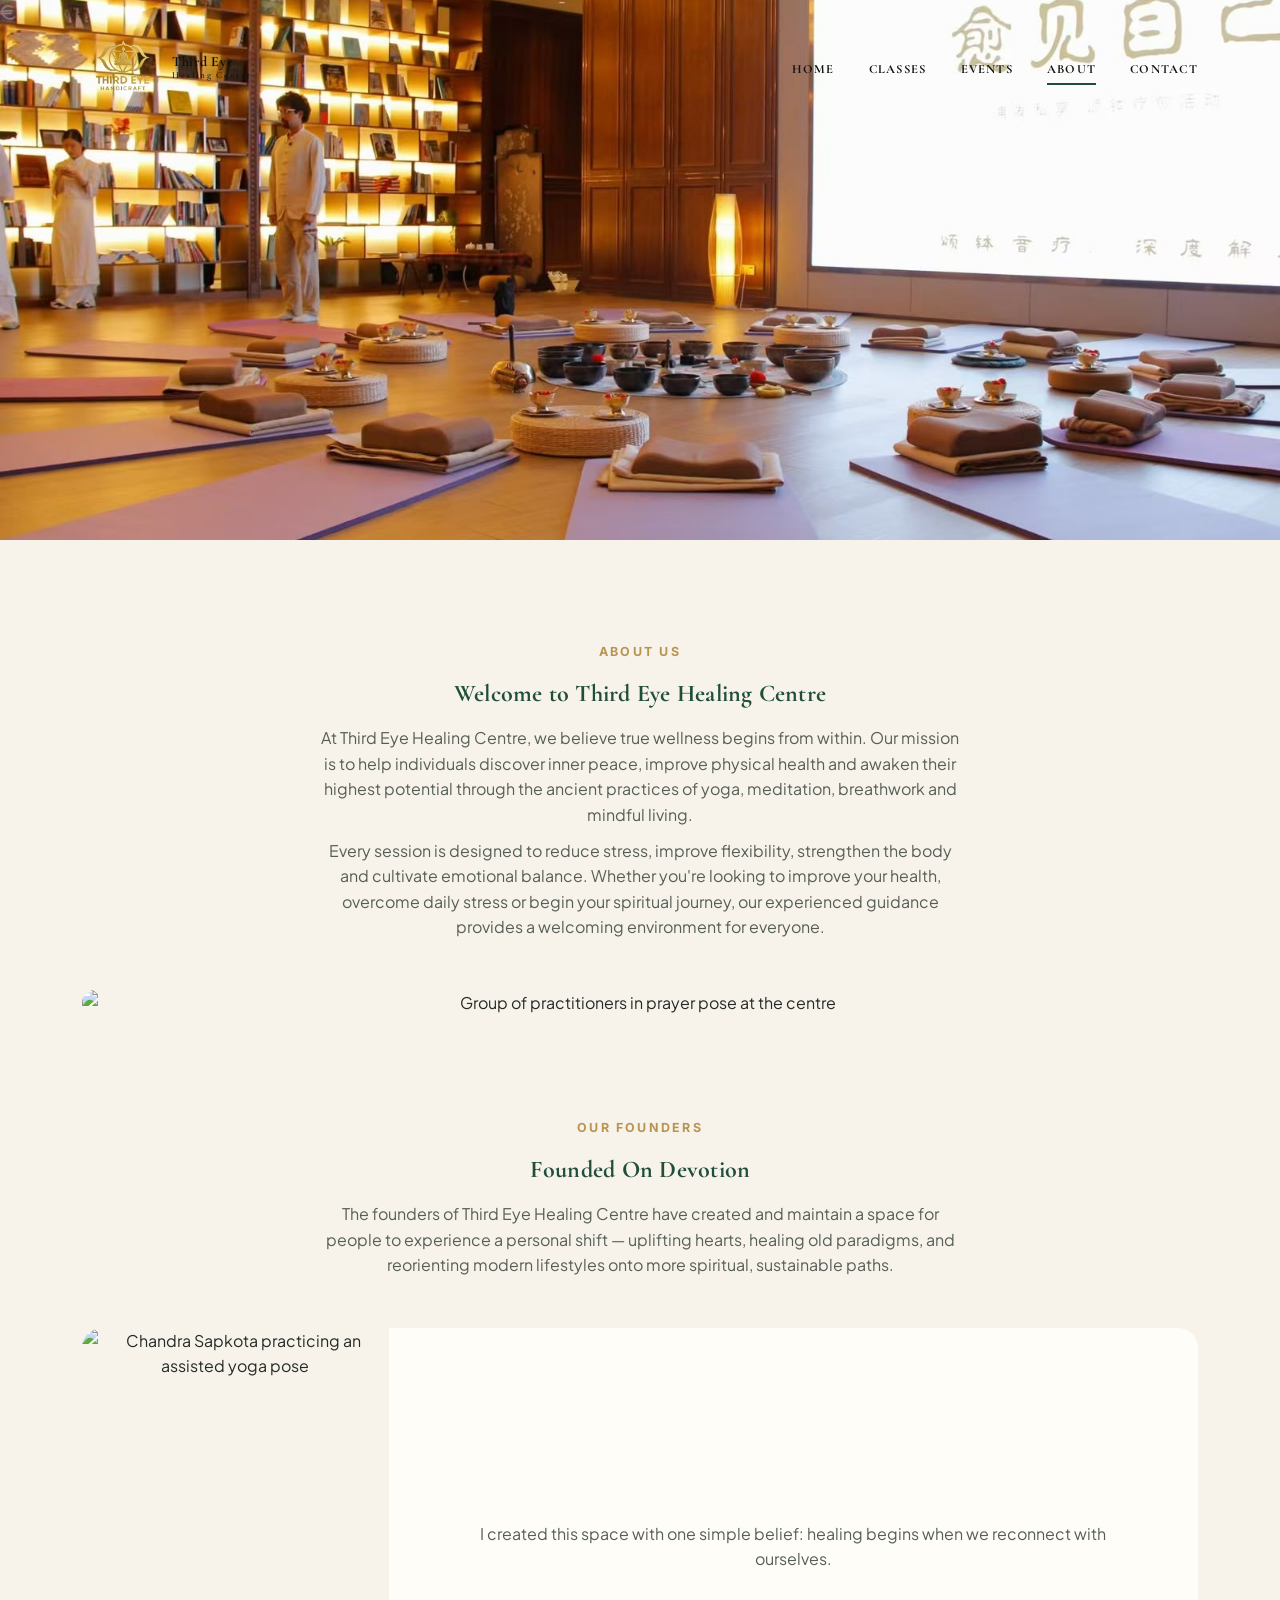
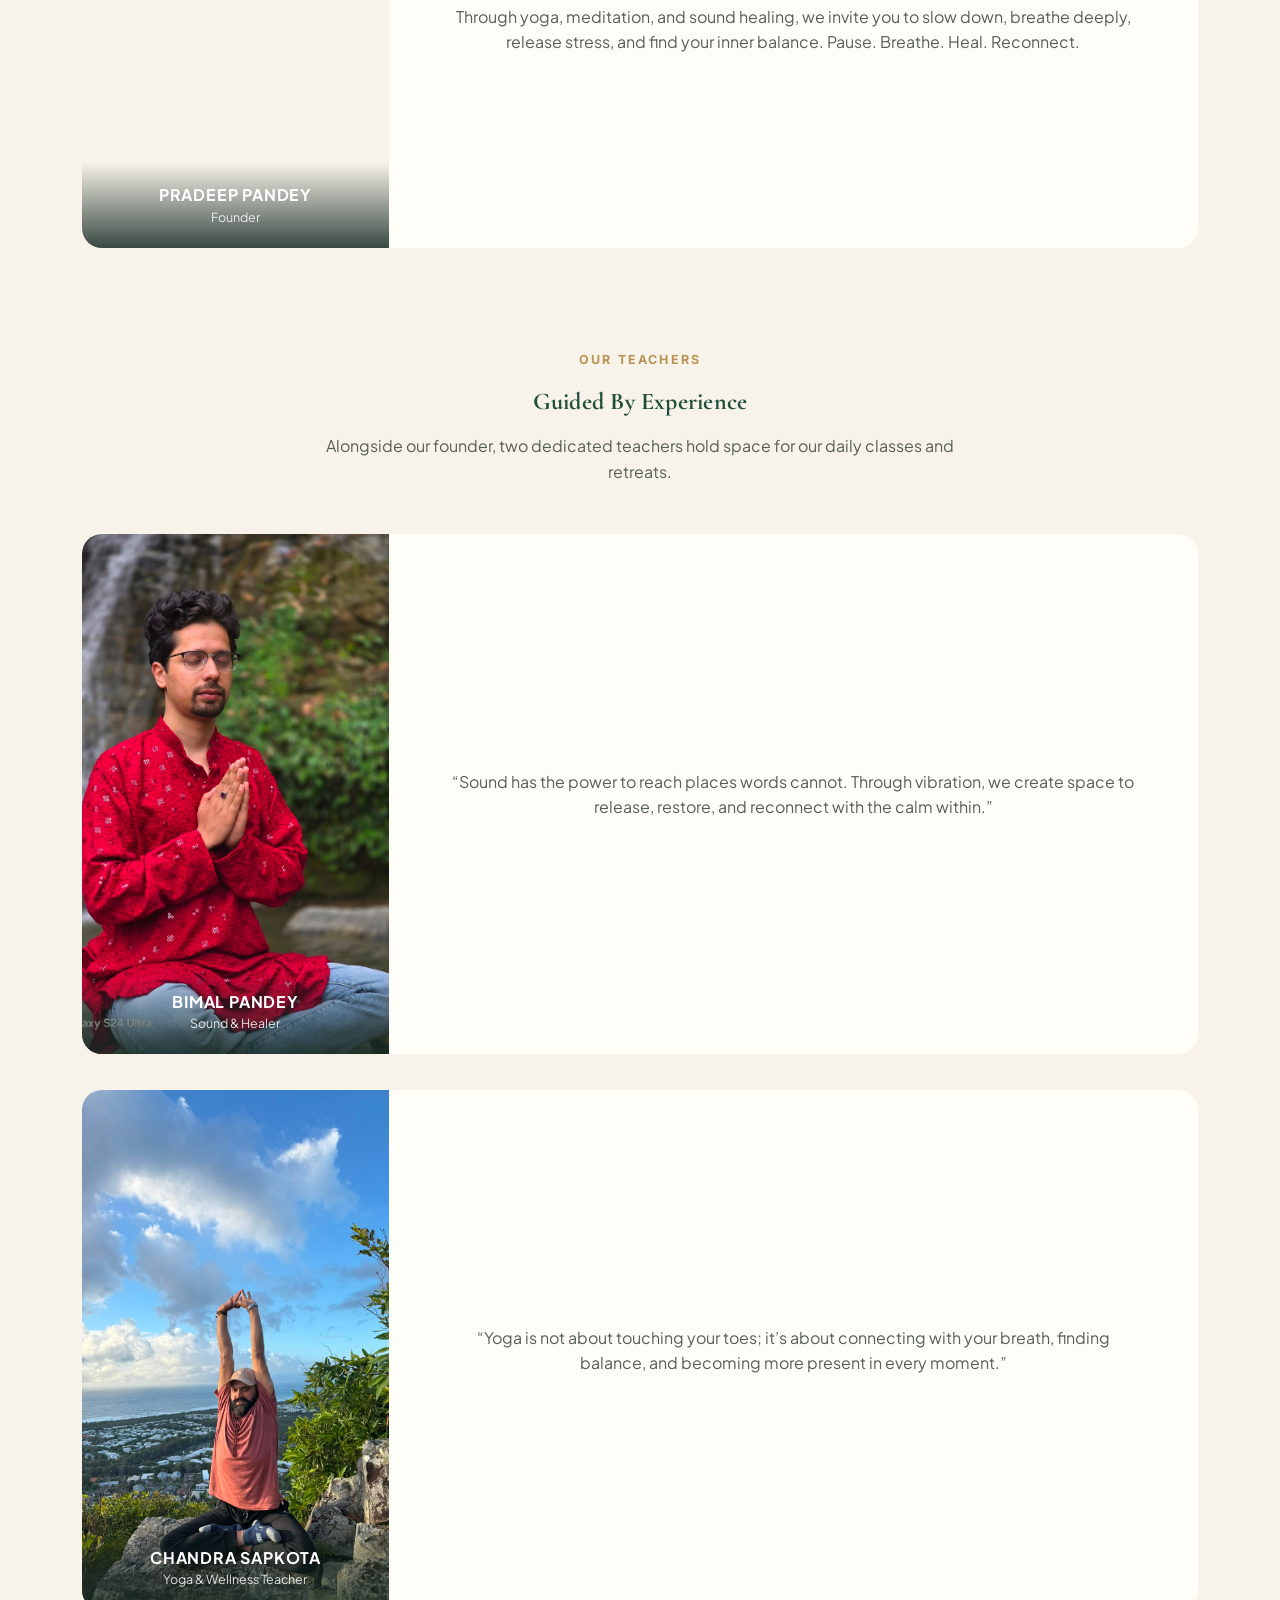
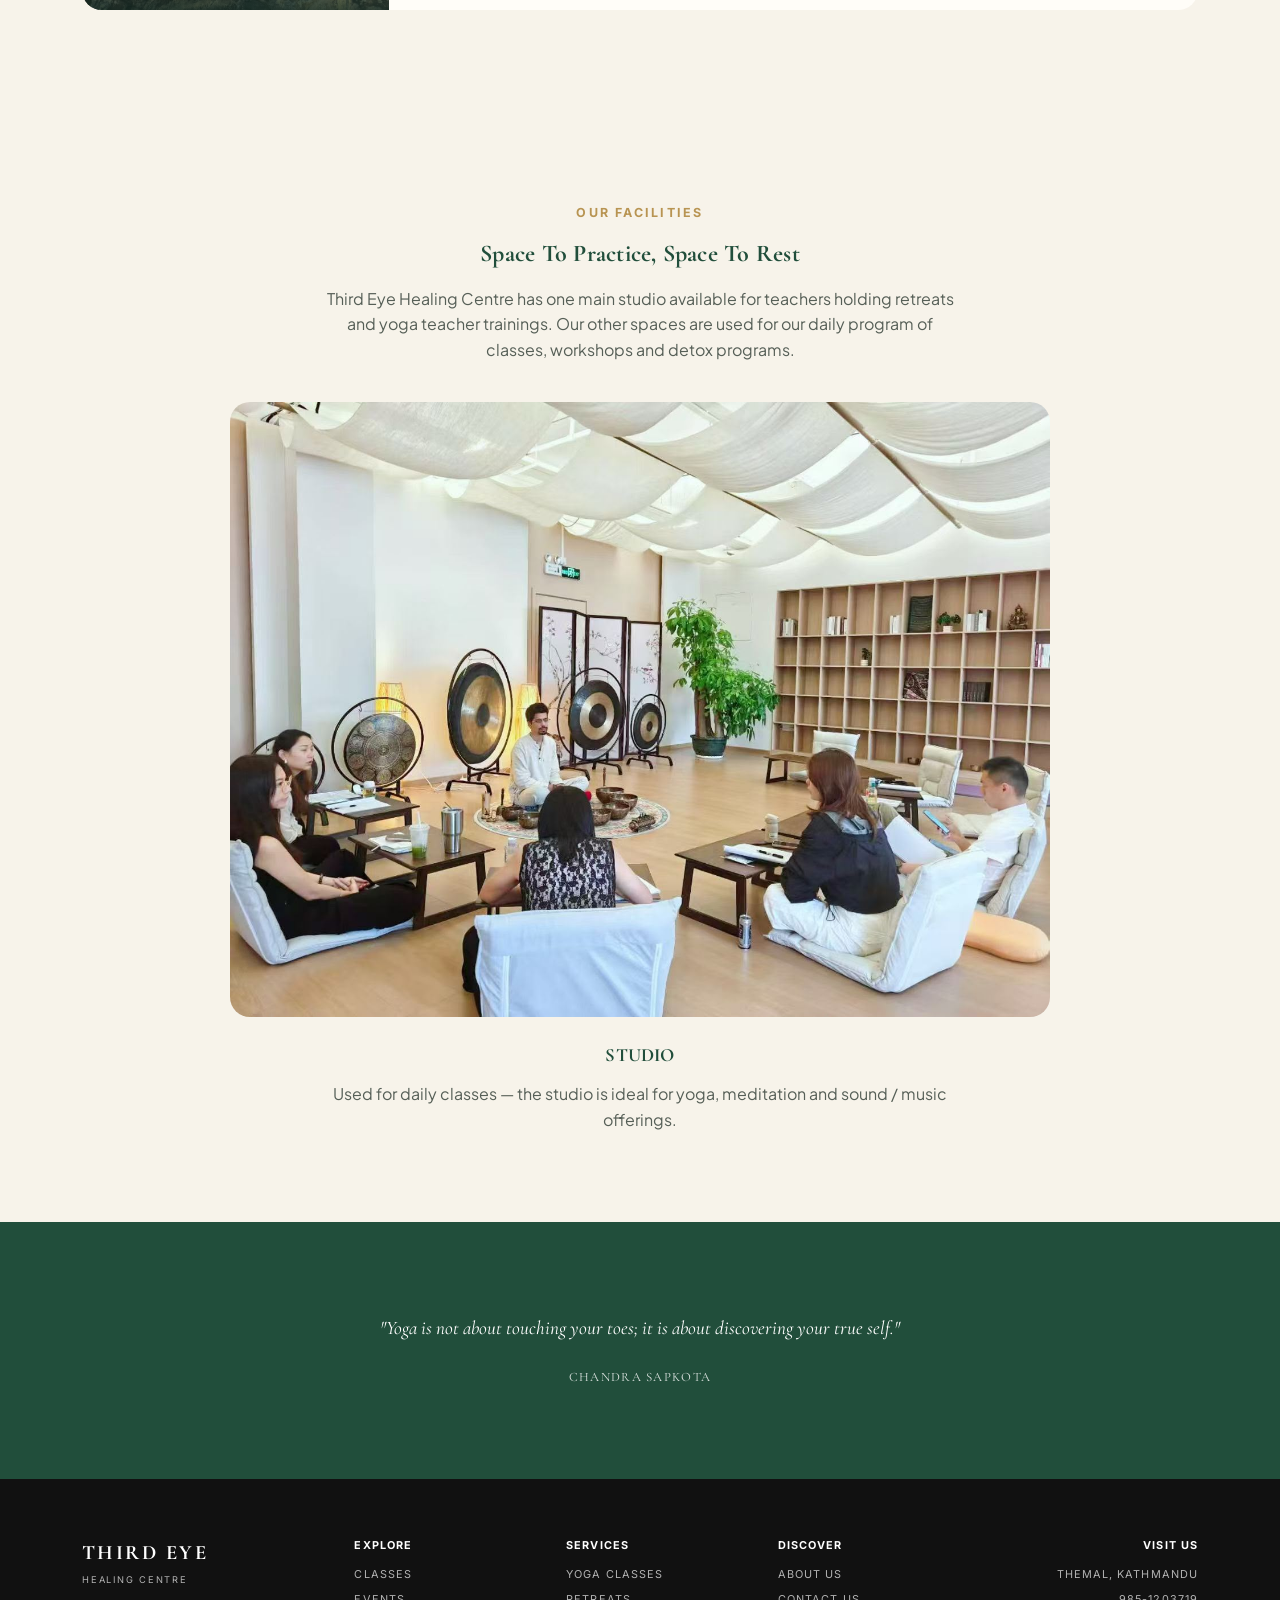
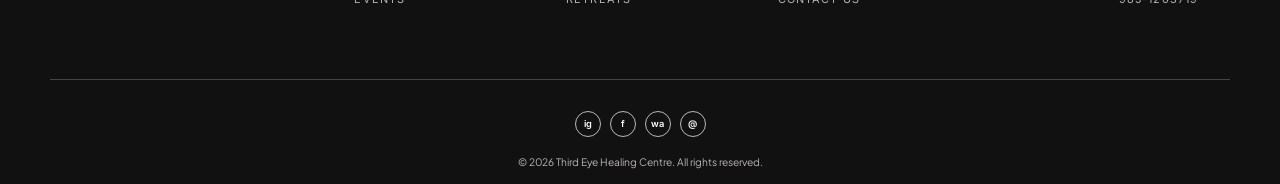
==== commit 5d6739b2: "sd" ====
--- a/about.html
+++ b/about.html
@@ -260,49 +260,6 @@
       </div>
     </section>
 
-    <section class="section-navy center">
-      <div class="container">
-        <p class="eyebrow">Testimonials</p>
-        <p class="testimonial">
-          "Before joining Third Eye Healing Centre, I constantly felt
-          overwhelmed by work and daily responsibilities. My stress levels were
-          affecting both my physical health and my relationships. After
-          attending the daily yoga and meditation sessions for just a few weeks,
-          I noticed a remarkable improvement in my focus, energy and emotional
-          balance. Chandra Sapkota creates such a calm and welcoming environment
-          that every session feels like a fresh beginning. Yoga has now become
-          an essential part of my lifestyle, and I genuinely feel happier and
-          healthier than ever before."
-          <cite>Ramesh Sharma, Kathmandu</cite>
-        </p>
-      </div>
-    </section>
-
-    <section
-      class="center"
-      style="
-        padding: 80px 0;
-        background:
-          linear-gradient(rgba(23, 43, 36, 0.82), rgba(23, 43, 36, 0.82)),
-          url(&quot;https://images.unsplash.com/photo-1599447462773-06103c5aec96?q=80&w=1600&auto=format&fit=crop&quot;);
-        background-size: cover;
-        background-position: center;
-        color: #fff;
-      "
-    >
-      <div class="container" style="max-width: 640px">
-        <h2 style="color: #fff">Our Team</h2>
-        <p class="lede" style="color: rgba(255, 255, 255, 0.82)">
-          Having grown over 12 years with each new studio expansion, parking
-          area, accommodation and retreat space, it's our growing local team of
-          175+ members that makes the unique visitor experience possible.
-        </p>
-        <a href="about.html#contact" class="btn ghost" style="margin-top: 10px"
-          >Work With Us</a
-        >
-      </div>
-    </section>
-
     <section class="center">
       <div class="container">
         <p class="eyebrow">Our Facilities</p>
--- a/assets/style.css
+++ b/assets/style.css
@@ -773,6 +773,7 @@
 @media (max-width: 900px) {
   .tile-grid { grid-template-columns: 1fr; }
   .split, .split.reverse, .teacher-row { grid-template-columns: 1fr; }
+  .split[style*="grid-template-columns"] { grid-template-columns: 1fr !important; }
   .split.reverse .split-media { order: 0; }
   .retreats { grid-template-columns: 1fr; }
   .card-row { grid-template-columns: 1fr; }
@@ -787,7 +788,9 @@
     height: 100vh;
     width: 78%;
     max-width: 320px;
-    background: var(--navy-dark);
+    background: rgba(23, 43, 36, 0.38);
+    backdrop-filter: blur(4px);
+    -webkit-backdrop-filter: blur(4px);
     flex-direction: column;
     justify-content: center;
     align-items: flex-start;
@@ -797,11 +800,13 @@
     gap: 26px;
     z-index: 60;
   }
+  .nav-links a { color: #fff; }
   .nav-links.open { transform: translateX(0); }
   .nav-toggle { display: block; }
   .container { padding: 0 22px; }
   section { padding: 60px 0; }
   .retreats-media, .split-media, .teacher-media { min-height: 280px; }
+  .split > div:first-child { min-height: 360px; }
   .site-footer { padding-top: 44px; }
   .footer-grid { grid-template-columns: repeat(2, 1fr); gap: 28px 20px; }
   .footer-brand, .footer-contact { text-align: left; }
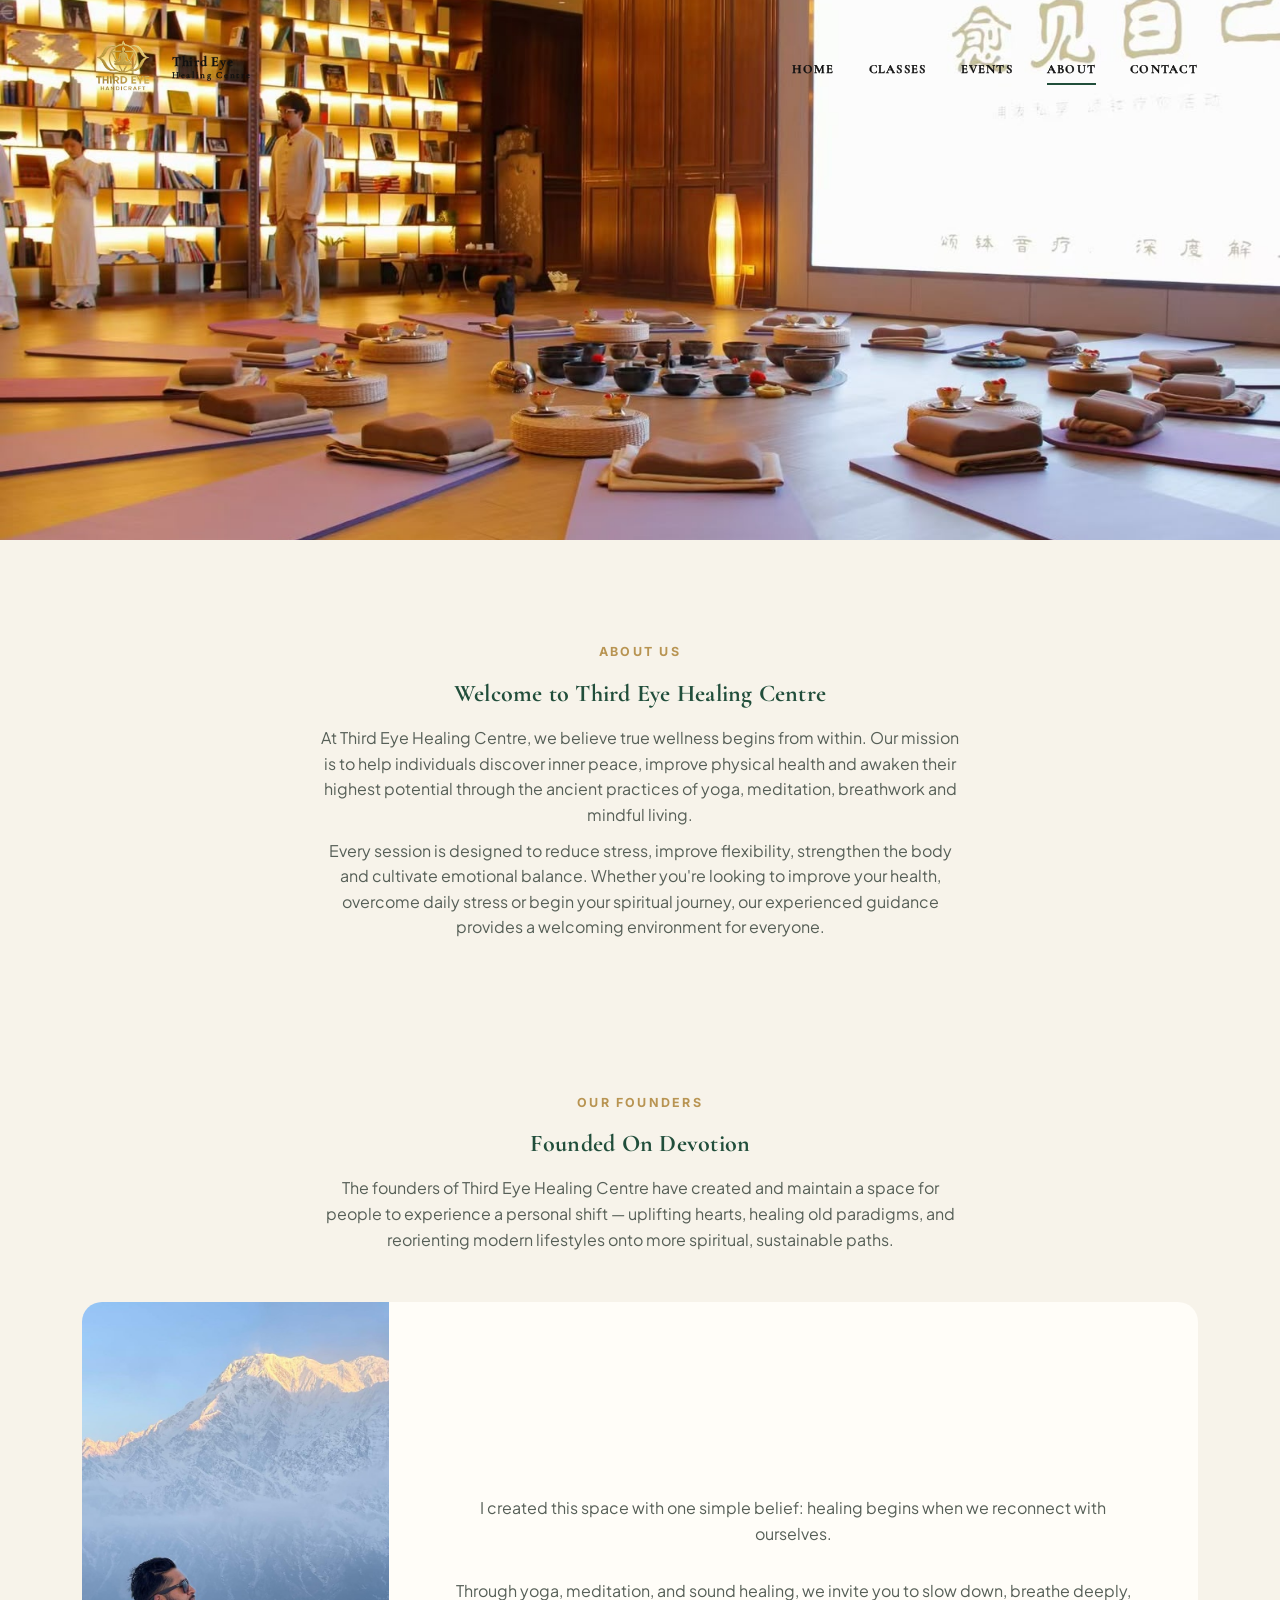
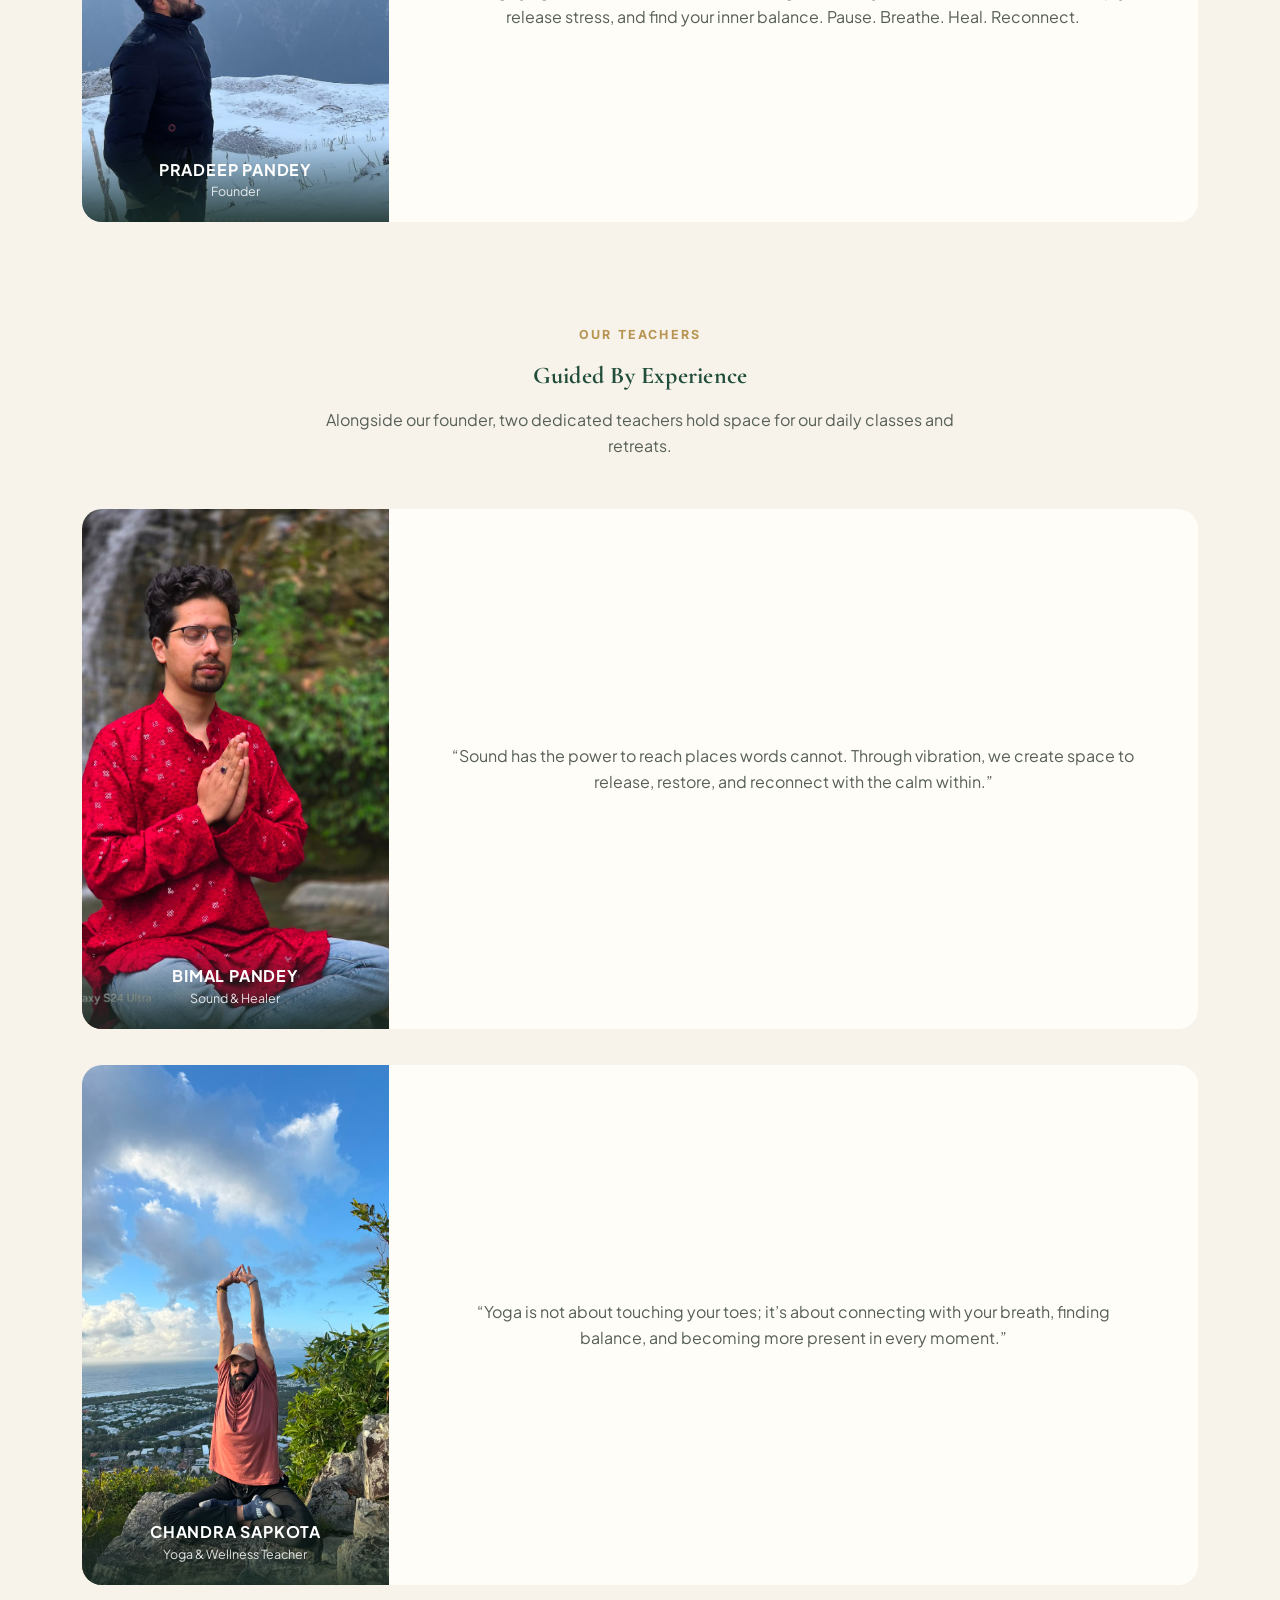
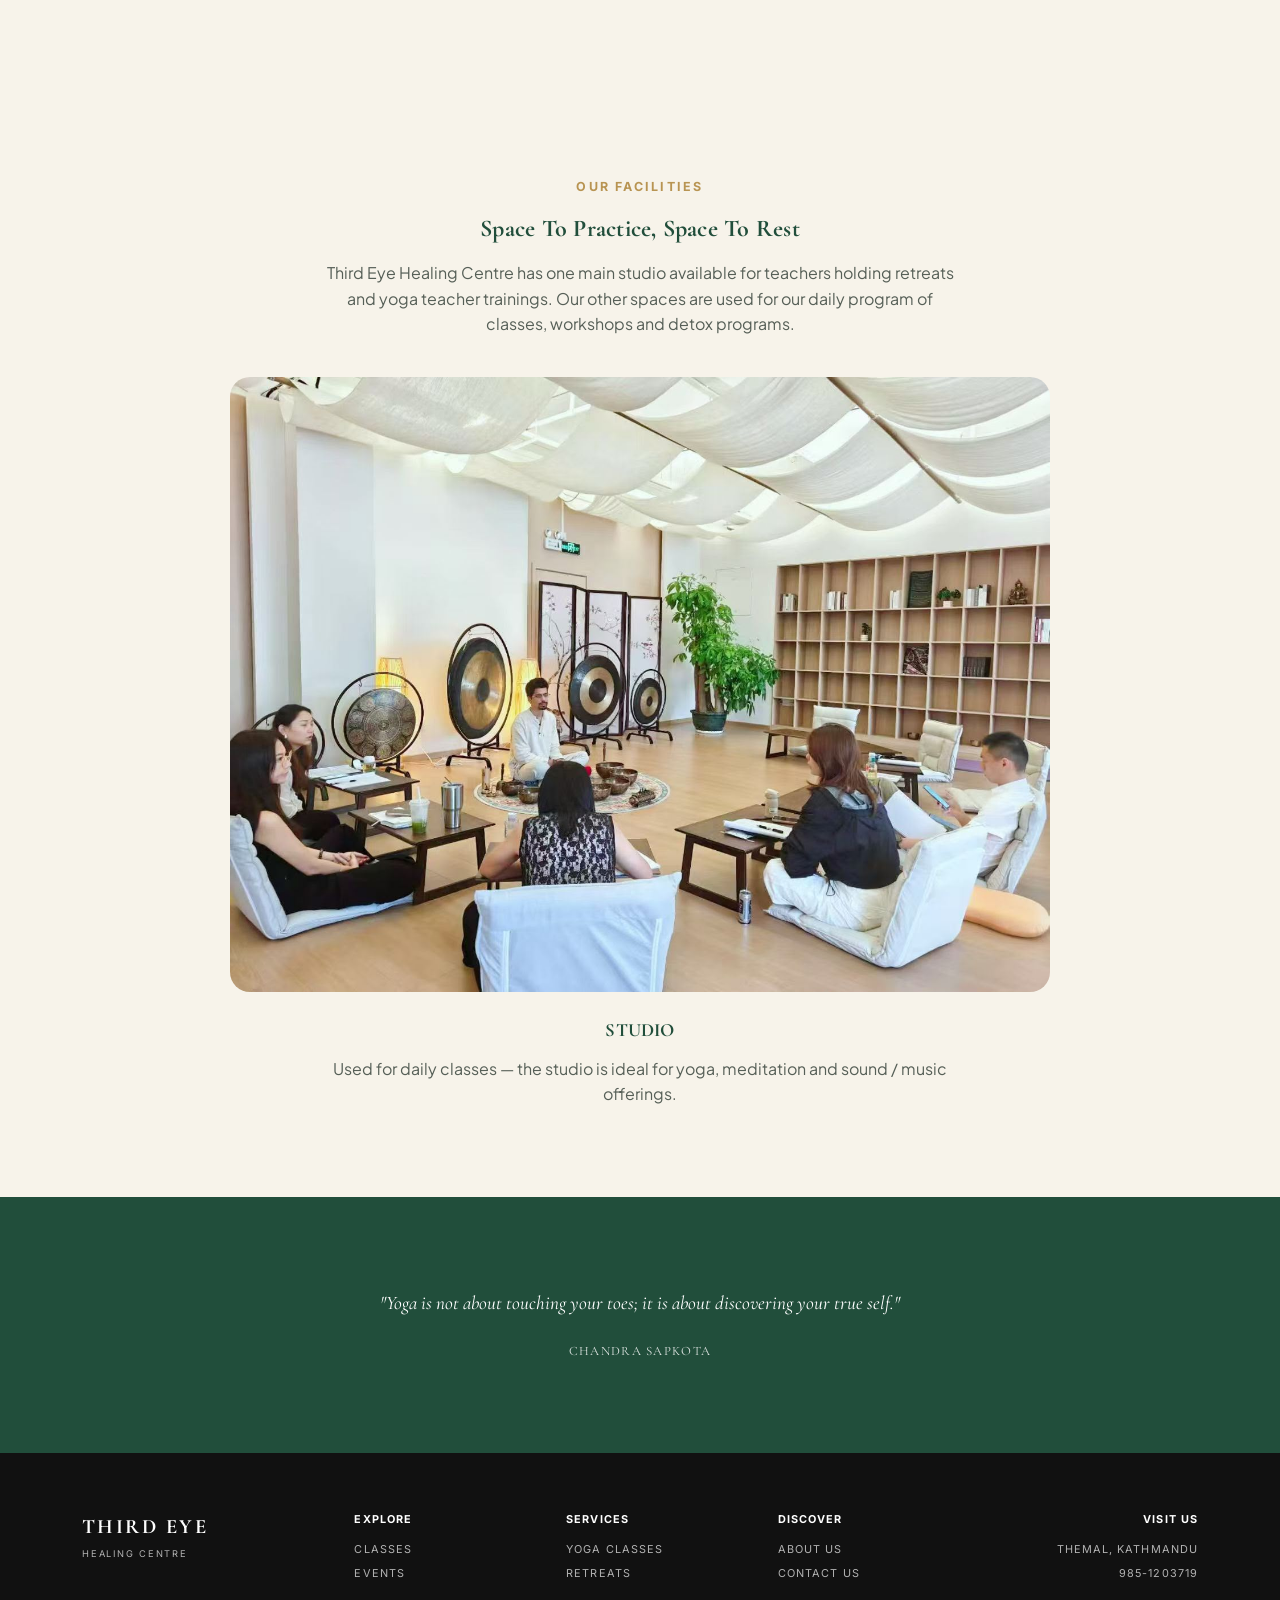
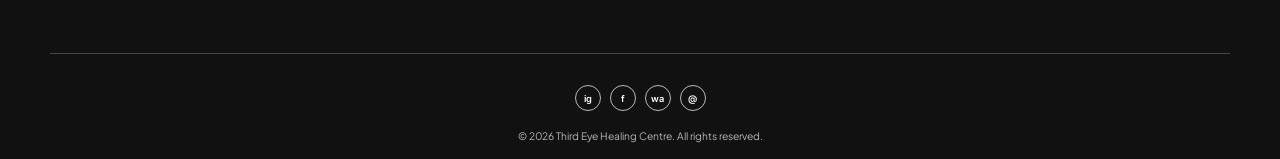
==== commit 5ab47c31: "done" ====
--- a/about.html
+++ b/about.html
@@ -60,12 +60,7 @@
         </p>
       </div>
       <div class="container" style="margin-top: 50px">
-        <div style="border-radius: 24px; overflow: hidden">
-          <img
-            src="https://images.unsplash.com/photo-1599447462773-06103c5aec96?q=80&w=1400&auto=format&fit=crop"
-            alt="Group of practitioners in prayer pose at the centre"
-          />
-        </div>
+        <div style="border-radius: 24px; overflow: hidden"></div>
       </div>
     </section>
 
@@ -92,7 +87,7 @@
         >
           <div style="position: relative">
             <img
-              src="https://images.unsplash.com/photo-1602192446287-49653dc0ff5f?q=80&w=800&auto=format&fit=crop"
+              src="/img/founder.jpeg"
               alt="Chandra Sapkota practicing an assisted yoga pose"
               style="height: 100%; object-fit: cover"
             />
--- a/assets/style.css
+++ b/assets/style.css
@@ -131,7 +131,8 @@
 }
 .brand .name {
   font-family: var(--font-heading);
-  font-weight: 800;
+  font-weight: 700;
+  -webkit-text-stroke: 0.3px currentColor;
   font-size: 0.88rem;
   letter-spacing: 0.05em;
   line-height: 1.15;
@@ -155,6 +156,7 @@
   font-family: var(--font-heading);
   font-size: 0.78rem;
   font-weight: 700;
+  -webkit-text-stroke: 0.35px currentColor;
   letter-spacing: 0.1em;
   text-transform: uppercase;
   padding: 6px 0;
@@ -705,9 +707,9 @@
   text-transform: uppercase;
   letter-spacing: 0.08em;
 }
-.social-row { display: flex; gap: 12px; }
+.social-row { display: flex; gap: 14px; }
 .social-row a {
-  width: 24px; height: 24px;
+  width: 32px; height: 32px;
   border-radius: 50%;
   background: #151a18;
   border: 1px solid #151a18;
@@ -717,7 +719,7 @@
   transition: background 0.2s ease;
 }
 .social-row a svg {
-  width: 18px; height: 18px; display: block;
+  width: 22px; height: 22px; display: block;
 }
 .social-row a:hover { background: var(--gold); border-color: var(--gold); }
 
@@ -772,6 +774,7 @@
 /* ---------- Responsive ---------- */
 @media (max-width: 900px) {
   .tile-grid { grid-template-columns: 1fr; }
+  .teacher-cards { grid-template-columns: 1fr; }
   .split, .split.reverse, .teacher-row { grid-template-columns: 1fr; }
   .split[style*="grid-template-columns"] { grid-template-columns: 1fr !important; }
   .split.reverse .split-media { order: 0; }
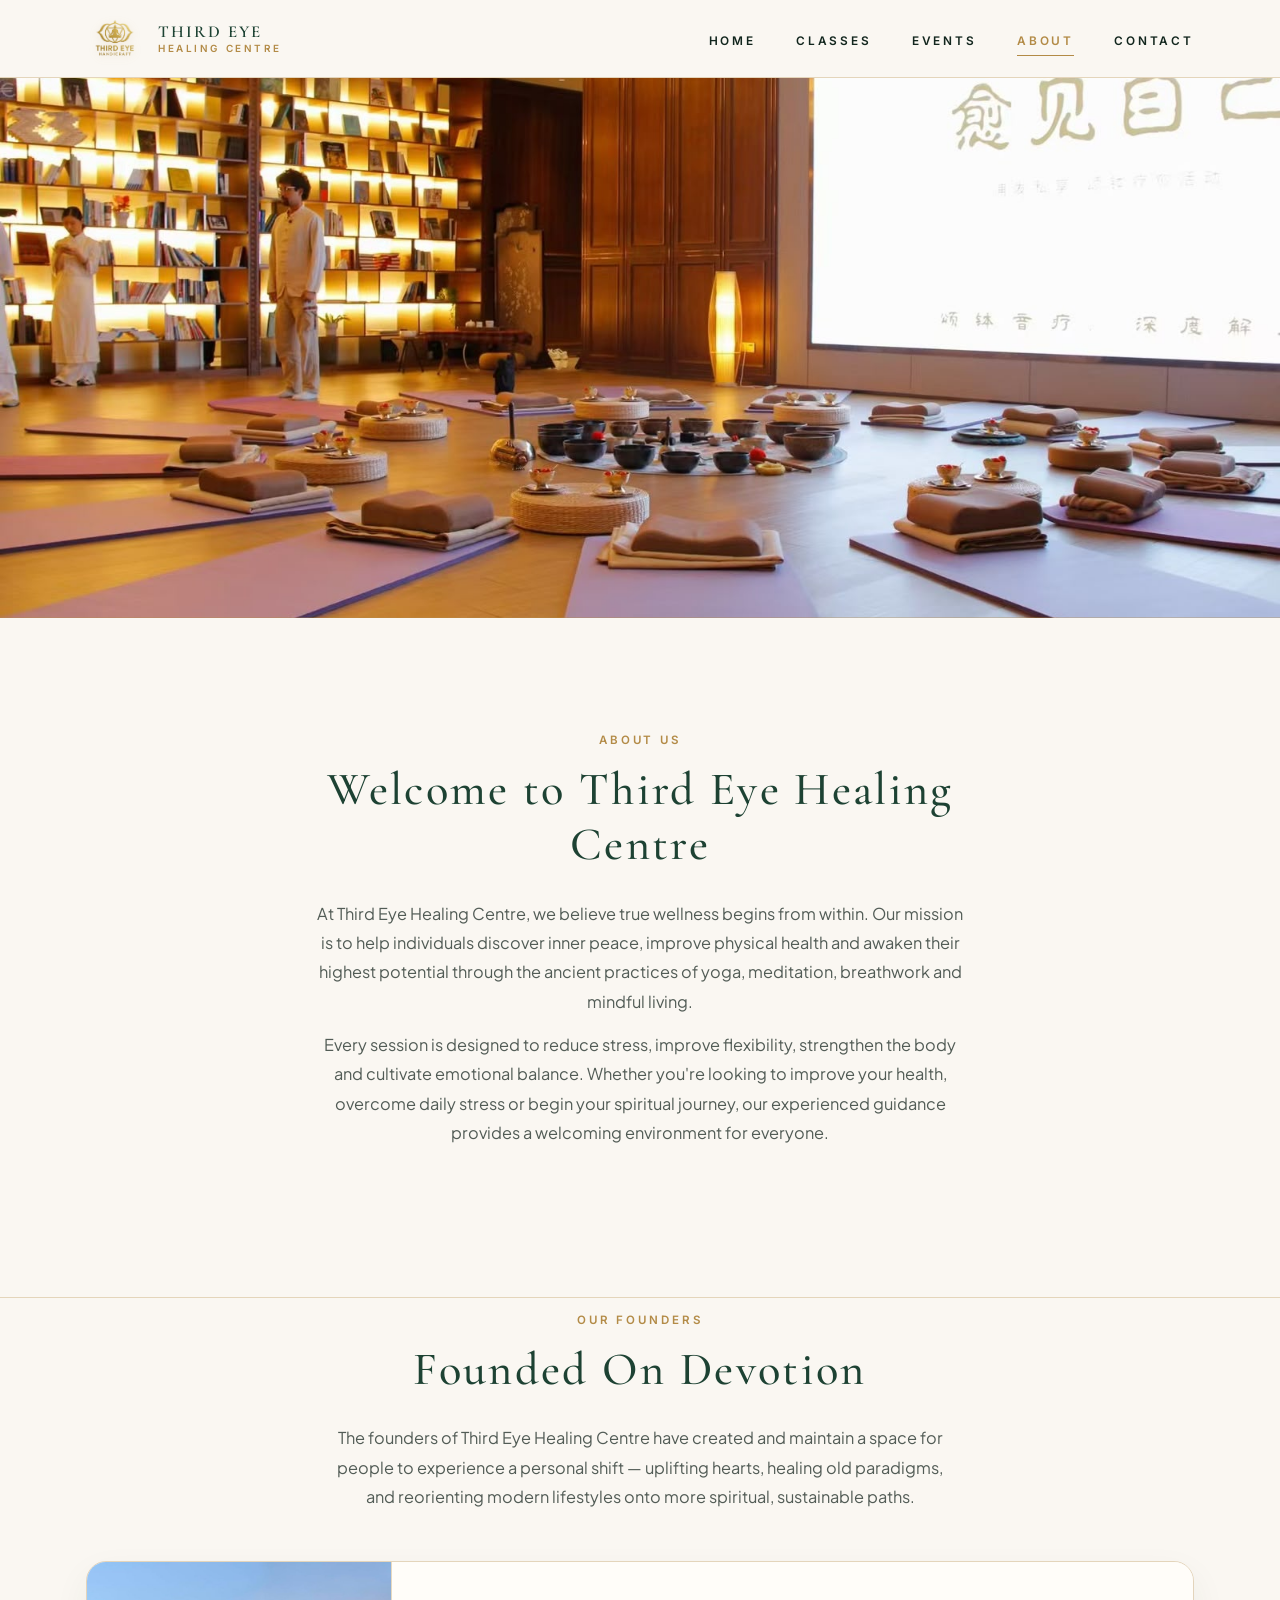
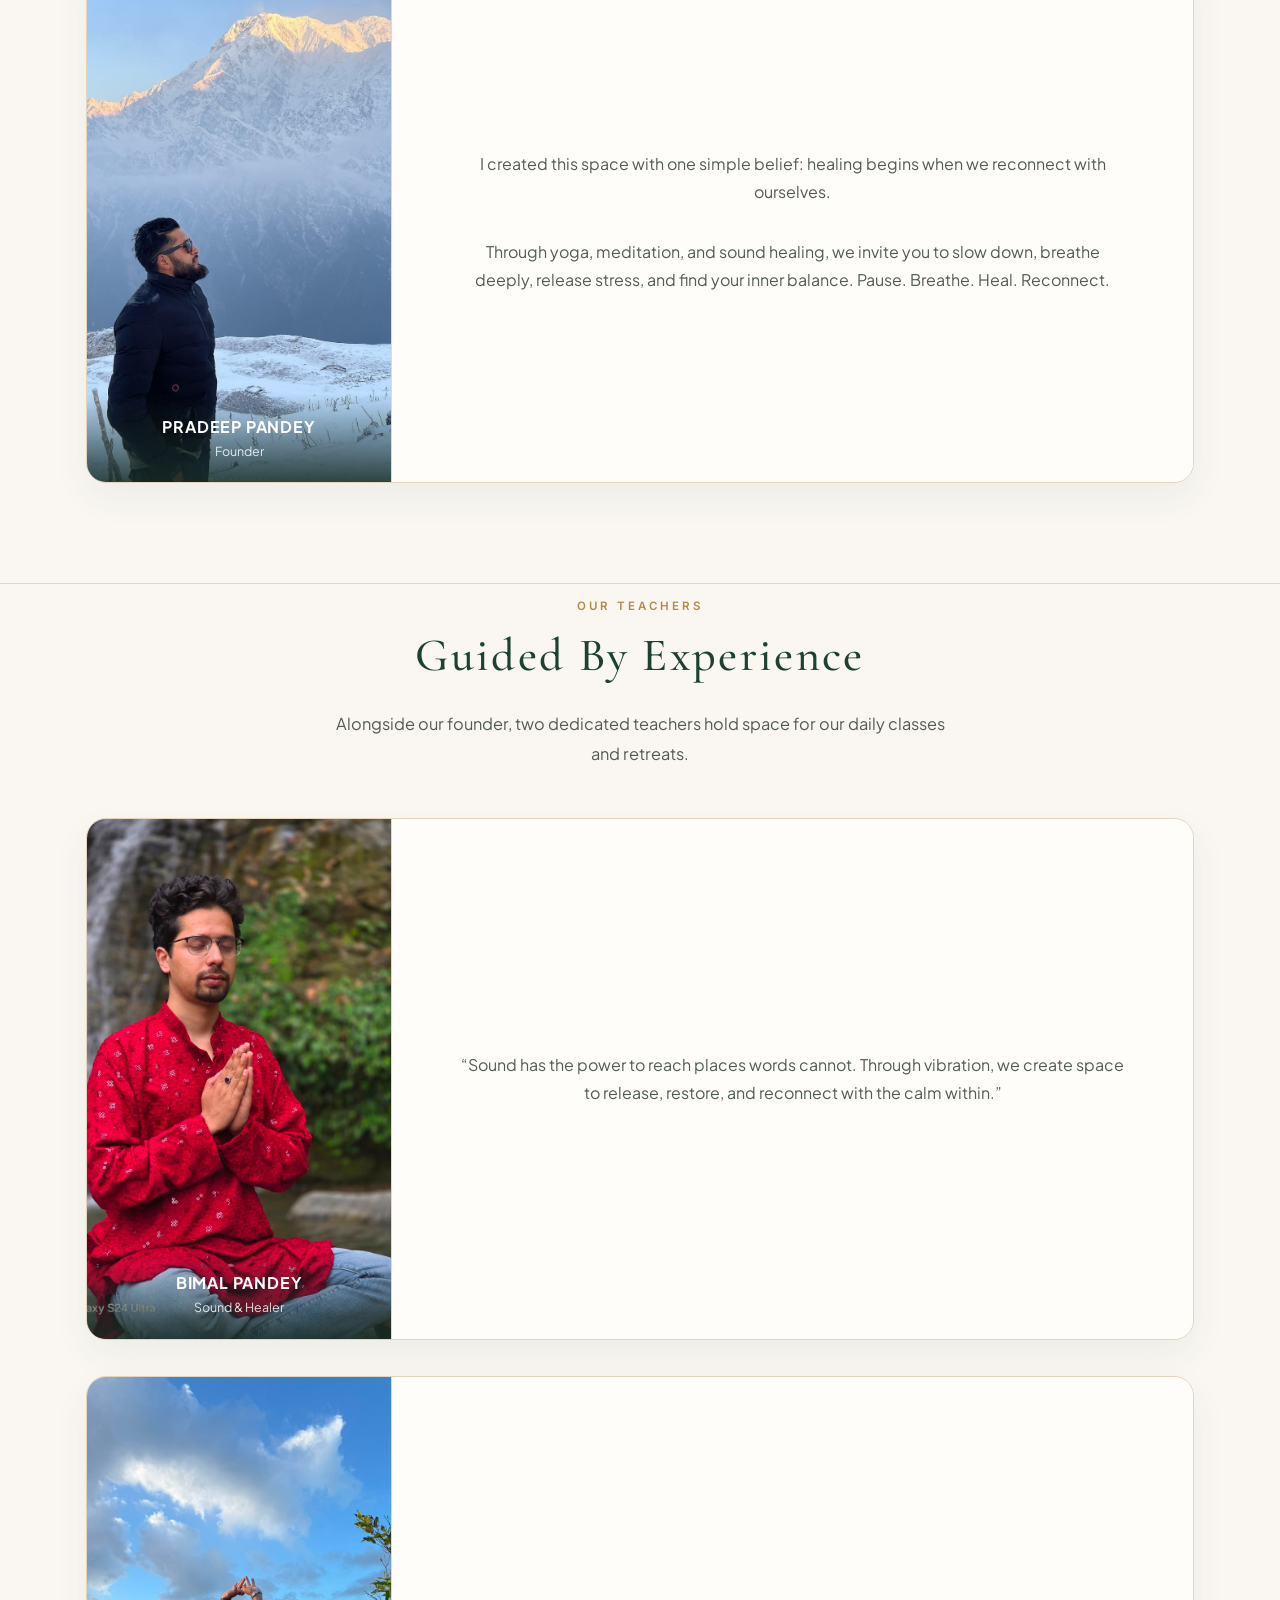
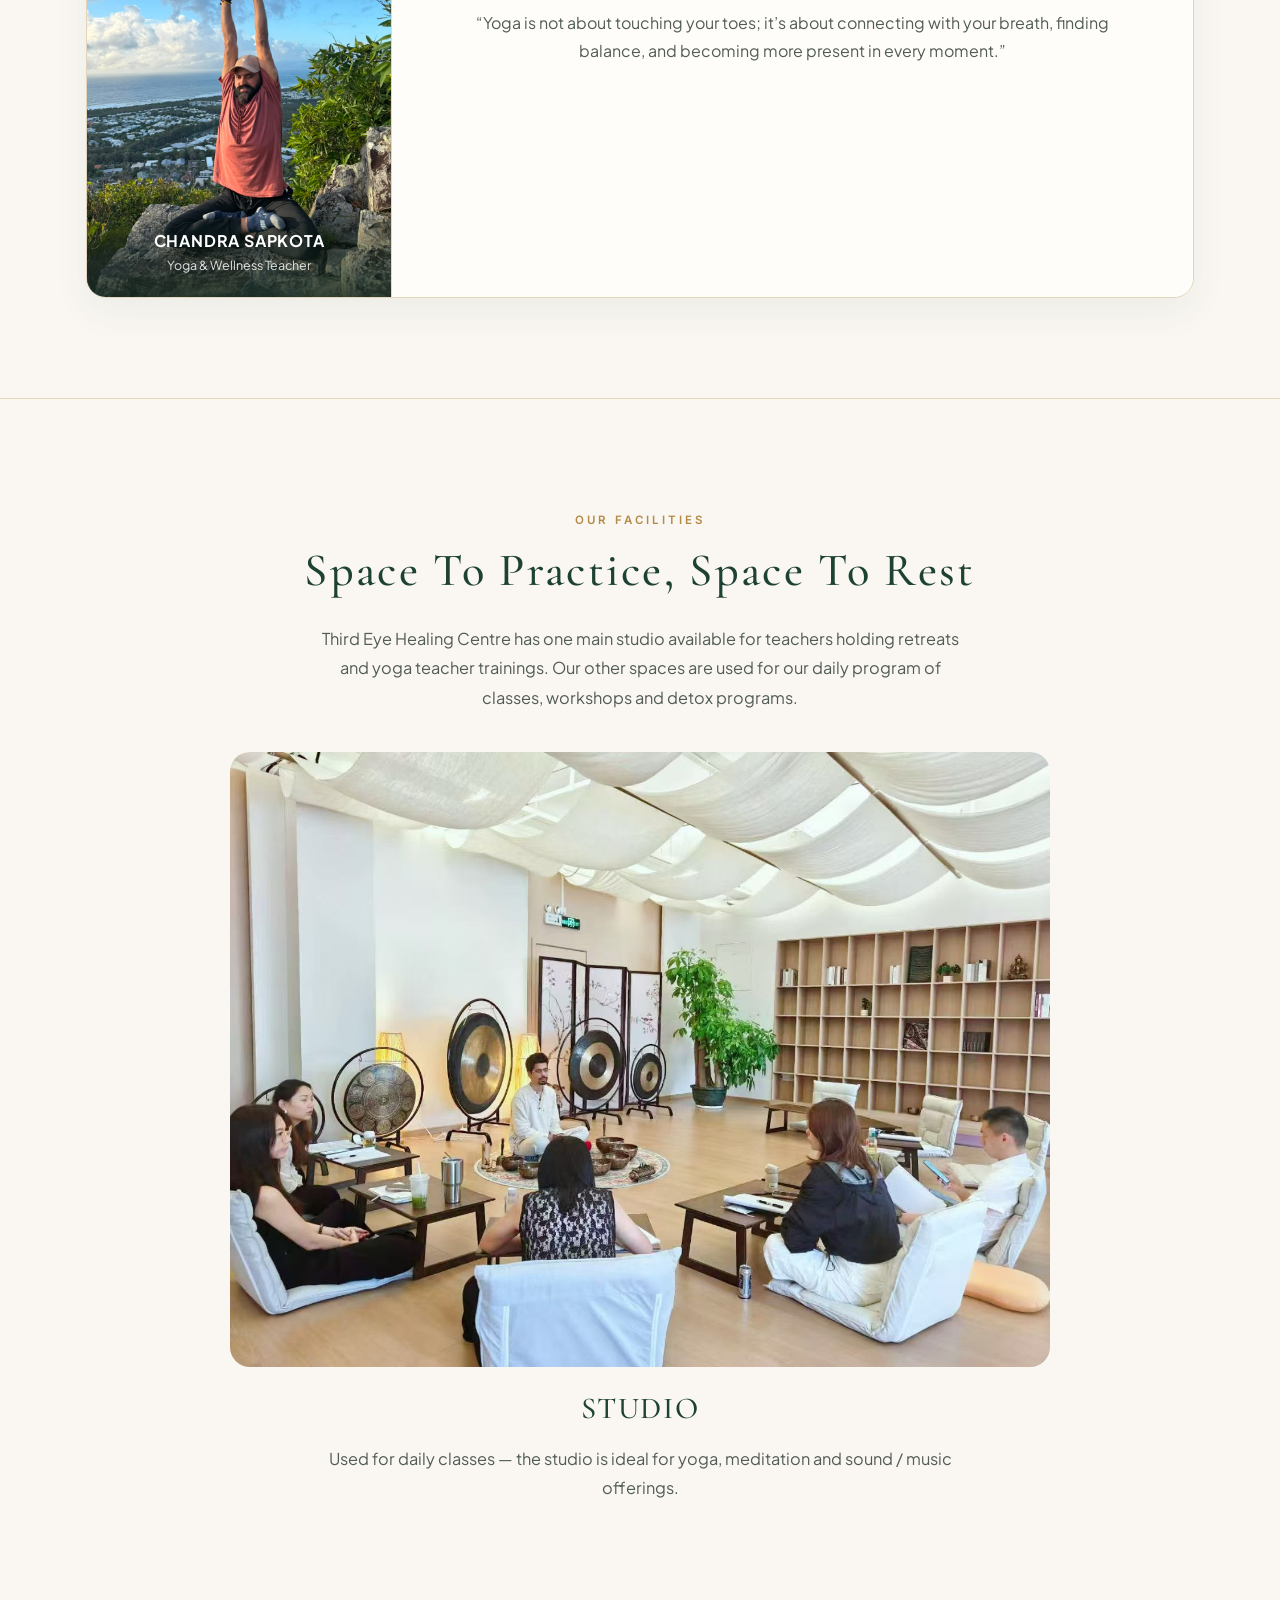
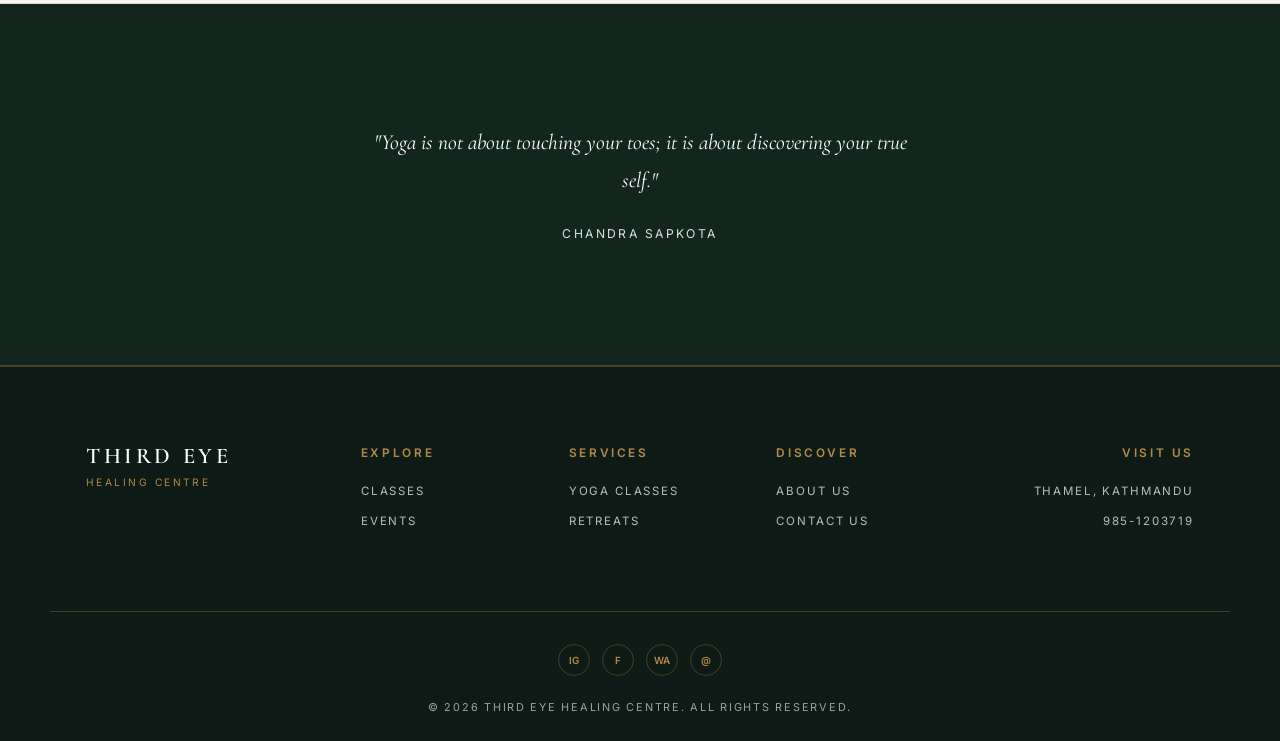
==== commit 60d46c02: "feat: redesign UI with luxury framing system, 1px gold borders, Cormorant Garamond typography, and u" ====
--- a/about.html
+++ b/about.html
@@ -37,7 +37,7 @@
 
     <section
       class="hero"
-      style="min-height: 60vh; background-image: url(&quot;/img/ww.jpeg&quot;)"
+      style="min-height: 60vh; background-image: url(&quot;img/ww.jpeg&quot;)"
     ></section>
     <div class="trim"></div>
 
@@ -87,7 +87,7 @@
         >
           <div style="position: relative">
             <img
-              src="/img/founder.jpeg"
+              src="img/founder.jpeg"
               alt="Chandra Sapkota practicing an assisted yoga pose"
               style="height: 100%; object-fit: cover"
             />
@@ -155,7 +155,7 @@
         >
           <div style="position: relative">
             <img
-              src="/img/sound.jpeg"
+              src="img/sound.jpeg"
               alt="Teacher leading a meditation session"
               style="height: 100%; object-fit: cover"
             />
@@ -210,7 +210,7 @@
         >
           <div style="position: relative">
             <img
-              src="/img/yoga.jpeg"
+              src="img/yoga.jpeg"
               alt="Teacher guiding a group yoga class"
               style="height: 100%; object-fit: cover"
             />
@@ -273,7 +273,7 @@
           "
         >
           <img
-            src="/img/gal4.jpeg"
+            src="img/gal4.jpeg"
             alt="Practitioners seated in the main studio for a group class"
           />
         </div>
@@ -325,7 +325,7 @@
         </nav>
         <div class="footer-col footer-contact">
           <span class="footer-heading">Visit Us</span
-          ><span>Themal, Kathmandu</span
+          ><span>Thamel, Kathmandu</span
           ><a href="tel:+9779851203719">985-1203719</a>
         </div>
       </div>
--- a/assets/style.css
+++ b/assets/style.css
@@ -1,647 +1,1223 @@
 /* ========================================================
-   Third Eye Healing Centre — shared stylesheet
+   Third Eye Healing Centre — Premium Luxury Wellness Stylesheet
+   Refined Framing System, Elevated Typography & Harmonious Spacing
    ======================================================== */
 
 :root {
   /* Himalayan luxury wellness palette */
-  --cream:        #f7f3ea;   /* warm ivory — main background */
-  --cream-dark:    #dce5d8;   /* sage — alternate section background */
-  --navy:          #214e3b;   /* primary forest green */
-  --navy-dark:     #172b24;   /* dark forest / charcoal green */
-  --rust:          #214e3b;   /* primary CTA = forest green */
-  --rust-dark:     #172b24;   /* CTA hover = dark forest */
-  --brick:         #172b24;   /* footer gradient start (dark forest) */
-  --brick-dark:    #0f1f19;   /* footer gradient end (deeper forest) */
-  --gold:          #b89452;   /* muted gold — sparing accents only */
-  --ink:           #252a27;   /* deep charcoal text */
-  --ink-soft:      #565f57;   /* softened charcoal for body copy */
-  --cream-text:    #fffdf8;   /* soft white — text on dark backgrounds */
-  --soft-white:    #fffdf8;   /* soft white — card surfaces */
+  --cream:         #faf7f2;   /* warm luxury ivory background */
+  --cream-dark:    #edf2e8;   /* soft sage alternate */
+  --navy:          #1d4233;   /* signature rich Himalayan forest */
+  --navy-dark:     #12261e;   /* deep charcoal forest */
+  --rust:          #1d4233;   /* primary CTA */
+  --rust-dark:     #12261e;   /* CTA hover */
+  --brick:         #152920;   /* dark forest accent */
+  --brick-dark:    #0d1a15;   /* ultra deep forest footer */
+  --gold:          #b38b47;   /* refined muted luxury gold */
+  --gold-light:    rgba(179, 139, 71, 0.12); /* gold tint */
+  --gold-border:   rgba(179, 139, 71, 0.32); /* 1px muted gold line */
+  --gold-border-bright: rgba(179, 139, 71, 0.65);
+  --dark-border:   rgba(29, 66, 51, 0.15);  /* subtle dark line */
+  --ink:           #1e2521;   /* deep charcoal typography */
+  --ink-soft:      #525c56;   /* softened copy tone */
+  --cream-text:    #fffdf9;   /* luminous off-white text */
+  --soft-white:    #ffffff;   /* clean card surface */
 
   --font-display: 'Cormorant Garamond', 'Georgia', serif;
   --font-heading: 'Cormorant Garamond', 'Georgia', serif;
-  --font-body:    'Plus Jakarta Sans', 'Segoe UI', sans-serif;
-  --font-ui:      'Inter', 'Segoe UI', sans-serif;
-
-  --radius: 14px;
+  --font-body:    'Plus Jakarta Sans', 'Segoe UI', -apple-system, sans-serif;
+  --font-ui:      'Inter', 'Plus Jakarta Sans', sans-serif;
+
+  --radius-sm: 4px;
+  --radius-md: 6px;
   --container: 1180px;
-}
-
-* { box-sizing: border-box; }
-
-html { scroll-behavior: smooth; }
+  --header-height: 78px;
+}
+
+* {
+  box-sizing: border-box;
+}
+
+html {
+  scroll-behavior: smooth;
+}
 
 body {
   margin: 0;
+  padding-top: var(--header-height);
   font-family: var(--font-body);
   color: var(--ink);
   background: var(--cream);
-  line-height: 1.6;
+  line-height: 1.75;
   -webkit-font-smoothing: antialiased;
-}
-
-img { max-width: 100%; display: block; }
-
-a { color: inherit; text-decoration: none; }
-
+  -moz-osx-font-smoothing: grayscale;
+}
+
+img {
+  max-width: 100%;
+  display: block;
+}
+
+a {
+  color: inherit;
+  text-decoration: none;
+}
+
+/* ---------- Typography Hierarchy ---------- */
 h1, h2, h3, h4 {
   font-family: var(--font-heading);
-  font-weight: 700;
-  letter-spacing: 0.01em;
-  margin: 0 0 0.5em;
+  font-weight: 500;
+  letter-spacing: 0.05em;
+  line-height: 1.2;
+  margin: 0 0 0.55em;
   color: var(--navy);
+}
+
+h1 {
+  font-size: clamp(2.4rem, 5vw, 4rem);
+}
+
+h2 {
+  font-size: clamp(2rem, 3.8vw, 2.9rem);
+}
+
+h3 {
+  font-size: clamp(1.4rem, 2.4vw, 1.9rem);
+}
+
+h4 {
+  font-size: 1.15rem;
 }
 
 .eyebrow {
   font-family: var(--font-ui);
-  font-weight: 700;
-  letter-spacing: 0.18em;
-  text-transform: uppercase;
-  font-size: 0.78rem;
-  color: var(--gold);
+  font-weight: 600;
+  letter-spacing: 0.26em;
+  text-transform: uppercase;
+  font-size: 0.72rem;
+  color: var(--gold);
+  margin-bottom: 12px;
+  display: block;
+}
+
+.lede {
+  max-width: 660px;
+  margin: 14px auto 0;
+  color: var(--ink-soft);
+  font-size: 1.02rem;
+  line-height: 1.8;
 }
 
 .container {
   max-width: var(--container);
   margin: 0 auto;
-  padding: 0 32px;
-}
-
+  padding: 0 36px;
+}
+
+/* ---------- Buttons & CTAs ---------- */
 .btn {
   display: inline-block;
   font-family: var(--font-ui);
-  font-weight: 700;
-  letter-spacing: 0.06em;
-  text-transform: uppercase;
-  font-size: 0.78rem;
-  padding: 14px 26px;
-  border-radius: 4px;
-  background: var(--rust);
+  font-weight: 600;
+  letter-spacing: 0.18em;
+  text-transform: uppercase;
+  font-size: 0.72rem;
+  padding: 14px 32px;
+  border-radius: var(--radius-sm);
+  background: var(--navy);
   color: var(--cream-text);
-  border: none;
+  border: 1px solid var(--gold-border);
   cursor: pointer;
-  transition: background 0.2s ease, transform 0.2s ease;
-}
-.btn:hover { background: var(--rust-dark); transform: translateY(-1px); }
+  box-shadow: 0 4px 14px rgba(29, 66, 51, 0.12);
+  transition: all 0.3s cubic-bezier(0.16, 1, 0.3, 1);
+}
+
+.btn:hover {
+  background: var(--gold);
+  color: #12261e;
+  border-color: var(--gold);
+  transform: translateY(-2px);
+  box-shadow: 0 8px 24px rgba(179, 139, 71, 0.28);
+}
+
 .btn.ghost {
   background: transparent;
   color: var(--cream-text);
-  border: 1.5px solid var(--cream-text);
-}
-.btn.ghost:hover { background: rgba(255,253,248,0.12); }
-
-/* ---------- Header ---------- */
+  border: 1px solid var(--gold);
+}
+
+.btn.ghost:hover {
+  background: var(--gold);
+  color: #12261e;
+}
+
+/* ---------- Header & Navigation Framing ---------- */
 .site-header {
-  position: absolute;
-  top: 0; left: 0; right: 0;
-  z-index: 50;
-  padding: 26px 0 0;
-}
+  position: fixed;
+  top: 0;
+  left: 0;
+  right: 0;
+  height: var(--header-height);
+  z-index: 1000;
+  background: rgba(250, 247, 242, 0.94);
+  backdrop-filter: blur(16px);
+  -webkit-backdrop-filter: blur(16px);
+  border-bottom: 1px solid var(--gold-border);
+  display: flex;
+  align-items: center;
+  transition: background 0.3s ease, border-color 0.3s ease, box-shadow 0.3s ease;
+}
+
 .site-header.static {
-  position: relative;
-  background: var(--navy-dark);
-  padding: 20px 0;
-}
+  position: fixed;
+}
+
 .site-header .container {
   display: flex;
   align-items: center;
   justify-content: space-between;
-}
+  width: 100%;
+}
+
 .brand {
   display: flex;
   align-items: center;
-  gap: 8px;
-  color: #111111;
-}
+  gap: 14px;
+  color: var(--navy-dark);
+  transition: opacity 0.25s ease;
+}
+
+.brand:hover {
+  opacity: 0.88;
+}
+
 .brand img {
-  width: 82px;
+  width: 58px;
   height: auto;
   display: block;
   flex-shrink: 0;
-}
-.brand .mark {
-  width: 28px; height: 28px;
-  border-radius: 50%;
-  border: 1.5px solid rgba(17, 17, 17, 0.75);
-  display: flex; align-items: center; justify-content: center;
-  color: #111111;
-  font-family: var(--font-display);
-  font-size: 0.8rem;
-  flex-shrink: 0;
-}
+  filter: drop-shadow(0 2px 4px rgba(179, 139, 71, 0.2));
+}
+
 .brand .name {
   font-family: var(--font-heading);
-  font-weight: 700;
-  -webkit-text-stroke: 0.3px currentColor;
-  font-size: 0.88rem;
-  letter-spacing: 0.05em;
+  font-weight: 600;
+  font-size: 1.05rem;
+  letter-spacing: 0.12em;
+  text-transform: uppercase;
   line-height: 1.15;
-  color: #111111;
-}
+  color: var(--navy);
+}
+
 .brand .name small {
   display: block;
-  font-size: 0.58rem;
-  font-weight: 500;
-  letter-spacing: 0.18em;
-  color: #111111;
-}
+  font-family: var(--font-ui);
+  font-size: 0.62rem;
+  font-weight: 600;
+  letter-spacing: 0.26em;
+  text-transform: uppercase;
+  color: var(--gold);
+  margin-top: 2px;
+}
+
 .nav-links {
   display: flex;
-  gap: 34px;
+  gap: 40px;
   list-style: none;
-  margin: 0; padding: 0;
-}
+  margin: 0;
+  padding: 0;
+  align-items: center;
+}
+
 .nav-links a {
-  color: #111111;
-  font-family: var(--font-heading);
-  font-size: 0.78rem;
-  font-weight: 700;
-  -webkit-text-stroke: 0.35px currentColor;
-  letter-spacing: 0.1em;
-  text-transform: uppercase;
-  padding: 6px 0;
-  border-bottom: 2px solid transparent;
-  transition: border-color 0.2s ease, opacity 0.2s ease;
-}
-.nav-links a:hover,
-.nav-links a.active { border-color: var(--rust); }
+  color: var(--navy-dark);
+  font-family: var(--font-ui);
+  font-size: 0.74rem;
+  font-weight: 600;
+  letter-spacing: 0.24em;
+  text-transform: uppercase;
+  padding: 8px 0;
+  position: relative;
+  transition: color 0.25s ease;
+}
+
+.nav-links a::after {
+  content: "";
+  position: absolute;
+  bottom: 0;
+  left: 0;
+  width: 0;
+  height: 1px;
+  background: var(--gold);
+  transition: width 0.3s cubic-bezier(0.16, 1, 0.3, 1);
+}
+
+.nav-links a:hover {
+  color: var(--gold);
+}
+
+.nav-links a:hover::after,
+.nav-links a.active::after {
+  width: 100%;
+}
+
+.nav-links a.active {
+  color: var(--gold);
+}
 
 .nav-toggle {
   display: none;
-  background: none; border: none;
-  width: 34px; height: 26px;
+  background: transparent;
+  border: 1px solid var(--gold-border);
+  border-radius: var(--radius-sm);
+  width: 42px;
+  height: 38px;
   position: relative;
   cursor: pointer;
-}
+  padding: 0;
+}
+
 .nav-toggle span {
-  position: absolute; left: 0; right: 0; height: 2px;
-  background: #111111;
+  position: absolute;
+  left: 9px;
+  right: 9px;
+  height: 1.5px;
+  background: var(--navy);
   transition: transform 0.25s ease, opacity 0.25s ease;
 }
-.nav-toggle span:nth-child(1) { top: 0; }
-.nav-toggle span:nth-child(2) { top: 12px; }
-.nav-toggle span:nth-child(3) { top: 24px; }
-.nav-toggle.open span:nth-child(1) { transform: translateY(12px) rotate(45deg); }
+
+.nav-toggle span:nth-child(1) { top: 11px; }
+.nav-toggle span:nth-child(2) { top: 18px; }
+.nav-toggle span:nth-child(3) { top: 25px; }
+
+.nav-toggle.open span:nth-child(1) { transform: translateY(7px) rotate(45deg); }
 .nav-toggle.open span:nth-child(2) { opacity: 0; }
-.nav-toggle.open span:nth-child(3) { transform: translateY(-12px) rotate(-45deg); }
-
-/* ---------- Hero ---------- */
+.nav-toggle.open span:nth-child(3) { transform: translateY(-7px) rotate(-45deg); }
+
+/* ---------- Hero & Framed Text Overlay ---------- */
 .hero {
   position: relative;
-  min-height: 78vh;
-  display: flex;
-  align-items: flex-end;
-  background: linear-gradient(180deg, rgba(23,43,36,0.35), rgba(23,43,36,0.55)), var(--navy-dark);
+  min-height: 76vh;
+  display: flex;
+  align-items: center;
+  justify-content: center;
+  background: linear-gradient(180deg, rgba(18, 38, 30, 0.58) 0%, rgba(18, 38, 30, 0.38) 45%, rgba(18, 38, 30, 0.72) 100%), var(--navy-dark);
   background-size: cover;
   background-position: center;
   overflow: hidden;
-}
-.hero.tall { min-height: 92vh; align-items: center; }
+  border-bottom: 1px solid var(--gold-border);
+}
+
+.hero.tall {
+  min-height: calc(90vh - var(--header-height));
+}
+
 .hero-content {
   position: relative;
   z-index: 5;
   width: 100%;
-  padding-bottom: 70px;
+  display: flex;
+  flex-direction: column;
+  align-items: center;
+  justify-content: center;
+  padding: 40px 20px;
   text-align: center;
-  color: var(--cream-text);
-}
-.hero.tall .hero-content { padding-bottom: 0; }
-.hero-content .eyebrow { color: var(--gold); }
+}
+
+/* Framed hero typography badge */
 .hero-content h1 {
-  color: #fff;
-  font-size: clamp(2.1rem, 5vw, 3.4rem);
-  text-transform: uppercase;
-  letter-spacing: 0.08em;
-  margin-top: 10px;
-}
+  color: #fffdf9;
+  font-family: var(--font-heading);
+  font-weight: 500;
+  font-size: clamp(2.3rem, 5.2vw, 4rem);
+  text-transform: uppercase;
+  letter-spacing: 0.18em;
+  line-height: 1.25;
+  margin: 0;
+  padding: 42px 56px;
+  border: 1px solid rgba(179, 139, 71, 0.5);
+  background: rgba(18, 38, 30, 0.48);
+  backdrop-filter: blur(10px);
+  -webkit-backdrop-filter: blur(10px);
+  box-shadow: 0 24px 60px rgba(10, 22, 17, 0.4);
+  border-radius: var(--radius-sm);
+  max-width: 820px;
+  width: 100%;
+}
+
 .hero-content p {
-  max-width: 560px;
-  margin: 14px auto 0;
-  color: rgba(255,255,255,0.85);
+  max-width: 580px;
+  margin: 20px auto 0;
+  color: rgba(255, 253, 249, 0.88);
   font-size: 1.05rem;
 }
+
 .hero-actions {
-  margin-top: 26px;
-  display: flex;
-  gap: 16px;
+  margin-top: 30px;
+  display: flex;
+  gap: 18px;
   justify-content: center;
   flex-wrap: wrap;
 }
 
-/* decorative trim removed per request */
-.trim { display: none; }
-
-/* ---------- Section shells ---------- */
-section { padding: 90px 0; }
-.section-tight { padding: 60px 0; }
-.section-navy { background: var(--navy); color: var(--cream-text); }
-.section-navy h2, .section-navy h3, .section-navy .eyebrow { color: var(--cream-text); }
-.section-navy .eyebrow { color: var(--gold); }
-.section-rust { background: var(--rust); color: #fff; }
-.section-rust h2 { color: #fff; }
-
-.center { text-align: center; }
-.lede {
-  max-width: 640px;
-  margin: 10px auto 0;
-  color: var(--ink-soft);
-}
-.section-navy .lede { color: rgba(255,253,248,0.78); }
-
-/* ---------- Two-tile feature grid (home page) ---------- */
+.trim {
+  display: none;
+}
+
+/* ---------- Section Shells & Framing ---------- */
+section {
+  padding: 100px 0;
+  position: relative;
+  border-bottom: 1px solid var(--gold-border);
+}
+
+.section-tight {
+  padding: 70px 0;
+}
+
+.section-navy {
+  background: var(--navy);
+  color: var(--cream-text);
+  border-bottom: 1px solid var(--gold-border);
+}
+
+.section-navy h2,
+.section-navy h3,
+.section-navy .eyebrow {
+  color: var(--cream-text);
+}
+
+.section-navy .eyebrow {
+  color: var(--gold);
+}
+
+.section-navy .lede {
+  color: rgba(255, 253, 248, 0.82);
+}
+
+.section-rust {
+  background: var(--navy-dark);
+  color: #fff;
+  border-bottom: 1px solid var(--gold-border);
+}
+
+.section-rust h2 {
+  color: #fff;
+}
+
+.center {
+  text-align: center;
+}
+
+/* ---------- Two-Tile Feature Grid ---------- */
 .tile-grid {
   display: grid;
   grid-template-columns: 1fr 1fr;
   gap: 40px;
 }
+
 .tile {
   position: relative;
-  border-radius: 24px;
+  border-radius: var(--radius-md);
   overflow: hidden;
   aspect-ratio: 3 / 4;
   background: linear-gradient(160deg, var(--navy), var(--brick));
-  display: flex; align-items: flex-end;
-}
-.tile img { position: absolute; inset: 0; width: 100%; height: 100%; object-fit: cover; }
+  display: flex;
+  align-items: flex-end;
+  border: 1px solid var(--gold-border);
+  box-shadow: 0 12px 32px rgba(29, 66, 51, 0.08);
+  transition: transform 0.3s cubic-bezier(0.16, 1, 0.3, 1), border-color 0.3s ease, box-shadow 0.3s ease;
+}
+
+.tile:hover {
+  transform: translateY(-4px);
+  border-color: var(--gold-border-bright);
+  box-shadow: 0 20px 45px rgba(29, 66, 51, 0.16);
+}
+
+.tile img {
+  position: absolute;
+  inset: 0;
+  width: 100%;
+  height: 100%;
+  object-fit: cover;
+  transition: transform 0.6s cubic-bezier(0.16, 1, 0.3, 1);
+}
+
+.tile:hover img {
+  transform: scale(1.04);
+}
+
 .tile::after {
   content: "";
-  position: absolute; inset: 0;
-  background: linear-gradient(180deg, rgba(0,0,0,0) 40%, rgba(23,43,36,0.85) 100%);
-}
+  position: absolute;
+  inset: 0;
+  background: linear-gradient(180deg, rgba(0, 0, 0, 0) 30%, rgba(18, 38, 30, 0.88) 100%);
+  pointer-events: none;
+}
+
 .tile-copy {
-  position: relative; z-index: 2;
-  padding: 28px;
+  position: relative;
+  z-index: 2;
+  padding: 34px 32px;
   color: #fff;
-}
-.tile-copy .eyebrow { color: var(--gold); }
-.tile-copy h3 { color: #fff; margin: 6px 0 6px; text-transform: uppercase; font-size: 1.3rem; }
-.tile-copy p { margin: 0; color: rgba(255,255,255,0.82); font-size: 0.92rem; }
-
-/* ---------- Split image/panel rows ---------- */
+  width: 100%;
+  border-top: 1px solid var(--gold-border);
+  background: linear-gradient(180deg, rgba(18, 38, 30, 0.2) 0%, rgba(18, 38, 30, 0.85) 100%);
+  backdrop-filter: blur(4px);
+}
+
+.tile-copy .eyebrow {
+  color: var(--gold);
+}
+
+.tile-copy h3 {
+  color: #fff;
+  margin: 6px 0 8px;
+  text-transform: uppercase;
+  font-size: 1.35rem;
+  letter-spacing: 0.08em;
+}
+
+.tile-copy p {
+  margin: 0;
+  color: rgba(255, 255, 255, 0.85);
+  font-size: 0.94rem;
+}
+
+/* ---------- Split Image / Panel Rows ---------- */
 .split {
   display: grid;
   grid-template-columns: 1.1fr 0.9fr;
   align-items: stretch;
-}
-.split.reverse { grid-template-columns: 0.9fr 1.1fr; }
-.split.reverse .split-media { order: 2; }
+  border: 1px solid var(--gold-border);
+  border-radius: var(--radius-md);
+  overflow: hidden;
+  box-shadow: 0 14px 36px rgba(29, 66, 51, 0.06);
+}
+
+.split.reverse {
+  grid-template-columns: 0.9fr 1.1fr;
+}
+
+.split.reverse .split-media {
+  order: 2;
+  border-left: 1px solid var(--gold-border);
+  border-right: none;
+}
+
 .split-media {
   min-height: 520px;
   background-color: var(--cream);
   background-size: cover;
   background-position: center;
   background-repeat: no-repeat;
-  border: 0;
-}
+  border-right: 1px solid var(--gold-border);
+}
+
 .split-panel {
   background: var(--navy);
   color: var(--cream-text);
-  padding: 70px 60px;
+  padding: 76px 64px;
   display: flex;
   flex-direction: column;
   justify-content: center;
   min-height: 520px;
 }
-.split-panel h2 { color: #fff; font-size: 1.9rem; }
-.split-panel ul { list-style: none; margin: 22px 0 26px; padding: 0; }
+
+.split-panel h2 {
+  color: #fff;
+  font-size: 2.1rem;
+  letter-spacing: 0.06em;
+}
+
+.split-panel ul {
+  list-style: none;
+  margin: 24px 0 30px;
+  padding: 0;
+}
+
 .split-panel li {
-  padding: 10px 0;
-  border-bottom: 1px solid rgba(255,253,248,0.15);
+  padding: 12px 0;
+  border-bottom: 1px solid var(--gold-border);
   font-family: var(--font-heading);
   font-weight: 600;
-  font-size: 0.9rem;
-  display: flex; justify-content: space-between; align-items: center;
-}
-
-/* ---------- Retreats banner row ---------- */
-.retreats {
-  display: grid;
-  grid-template-columns: 0.7fr 1.3fr;
+  font-size: 0.95rem;
+  letter-spacing: 0.06em;
+  display: flex;
+  justify-content: space-between;
   align-items: center;
-  gap: 40px;
-  background:
-    radial-gradient(circle at 20% 50%, rgba(184,148,82,0.12), transparent 60%),
-    var(--cream-dark);
-}
-.retreats-media { border-radius: 20px; overflow: hidden; aspect-ratio: 16/9; background-size: contain; background-position: center; background-repeat: no-repeat; background-color: #f3efe9; }
-.retreats h2 { font-size: 2.2rem; color: var(--rust); }
-
-/* ---------- Team / teacher panel ---------- */
-.teacher-row { display: grid; grid-template-columns: 1fr 1fr; }
-.teacher-media { min-height: 480px; background-size: cover; background-position: center; }
-.teacher-panel {
-  background: var(--navy);
-  color: var(--cream-text);
-  padding: 70px 60px;
-  display: flex; flex-direction: column; justify-content: center;
-}
-.teacher-panel .eyebrow { color: var(--gold); }
-.teacher-panel h2 { color: #fff; font-size: 2rem; margin-top: 8px; }
-
+}
+
+.split-panel li span {
+  color: var(--gold);
+  font-size: 1.2rem;
+}
+
+/* Light variant split panels (used in classes & about) */
+.split-panel[style*="background: #fffdf8"],
+.split-panel[style*="background:#fffdf8"] {
+  background: #fffdf9 !important;
+  color: var(--ink) !important;
+  border-left: 1px solid var(--gold-border);
+}
+
+/* ---------- Teacher Showcase ---------- */
 .teacher-showcase {
-  padding: 90px 0;
+  padding: 100px 0;
   background: var(--cream);
 }
+
 .teacher-cards {
   display: grid;
   grid-template-columns: repeat(2, minmax(0, 1fr));
-  gap: 32px;
-}
+  gap: 36px;
+}
+
 .teacher-card {
   display: block;
-  background: #fffdf8;
-  border-radius: 24px;
+  background: #fffdf9;
+  border-radius: var(--radius-md);
   overflow: hidden;
-  box-shadow: 0 18px 35px rgba(23, 43, 36, 0.08);
+  border: 1px solid var(--gold-border);
+  box-shadow: 0 12px 30px rgba(29, 66, 51, 0.06);
   text-decoration: none;
   color: inherit;
-  transition: transform 0.2s ease, box-shadow 0.2s ease;
-}
+  transition: transform 0.3s cubic-bezier(0.16, 1, 0.3, 1), border-color 0.3s ease, box-shadow 0.3s ease;
+}
+
 .teacher-card:hover {
   transform: translateY(-4px);
-  box-shadow: 0 24px 40px rgba(23, 43, 36, 0.12);
-}
+  border-color: var(--gold-border-bright);
+  box-shadow: 0 20px 40px rgba(29, 66, 51, 0.12);
+}
+
 .teacher-card__image {
   display: block;
   width: 100%;
-  height: 320px;
+  height: 330px;
   object-fit: contain;
   object-position: center;
   background: #f4efe7;
-}
+  border-bottom: 1px solid var(--gold-border);
+}
+
 .teacher-card__content {
-  padding: 26px 24px 28px;
-}
+  padding: 32px 30px 34px;
+}
+
 .teacher-card__content .eyebrow {
   color: var(--gold);
   margin-bottom: 8px;
 }
+
 .teacher-card__content h3 {
   color: var(--navy);
-  font-size: clamp(2rem, 2vw, 2.5rem);
-  margin-bottom: 10px;
-}
+  font-size: clamp(1.8rem, 2.2vw, 2.3rem);
+  margin-bottom: 12px;
+  letter-spacing: 0.04em;
+}
+
 .teacher-card__content p:last-child {
   margin: 0;
   color: var(--ink-soft);
-  font-size: 1rem;
-}
-
-/* ---------- Team cards (founder's teachers) ---------- */
+  font-size: 0.98rem;
+  line-height: 1.7;
+}
+
+/* ---------- Team Cards (Founder & Mentors) ---------- */
 .team-grid {
   display: grid;
   grid-template-columns: repeat(2, 1fr);
-  gap: 28px;
-}
+  gap: 32px;
+}
+
 .team-card {
-  background: #FFFDF8;
-  border-radius: var(--radius);
+  background: #fffdf9;
+  border-radius: var(--radius-md);
   overflow: hidden;
-  box-shadow: 0 10px 30px rgba(33,78,59,0.08);
+  border: 1px solid var(--gold-border);
+  box-shadow: 0 10px 30px rgba(29, 66, 51, 0.06);
   text-align: left;
 }
+
 .team-card img {
   width: 100%;
   aspect-ratio: 4 / 3;
   object-fit: cover;
-}
-.team-copy { padding: 22px 26px 26px; }
+  border-bottom: 1px solid var(--gold-border);
+}
+
+.team-copy {
+  padding: 24px 28px 28px;
+}
+
 .team-copy strong {
   display: block;
   font-family: var(--font-heading);
-  font-size: 1.05rem;
+  font-size: 1.15rem;
   color: var(--navy);
   text-transform: uppercase;
-  letter-spacing: 0.03em;
-}
+  letter-spacing: 0.06em;
+}
+
 .team-copy .role {
   display: block;
-  font-family: var(--font-heading);
-  font-size: 0.76rem;
-  font-weight: 700;
-  letter-spacing: 0.08em;
-  text-transform: uppercase;
-  color: var(--rust);
-  margin: 4px 0 12px;
-}
-.team-copy p { margin: 0; color: var(--ink-soft); font-size: 0.92rem; }
-
-@media (max-width: 700px) {
-  .team-grid { grid-template-columns: 1fr; }
-}
-
-/* ---------- Cards / lists ---------- */
+  font-family: var(--font-ui);
+  font-size: 0.72rem;
+  font-weight: 600;
+  letter-spacing: 0.16em;
+  text-transform: uppercase;
+  color: var(--gold);
+  margin: 6px 0 14px;
+}
+
+.team-copy p {
+  margin: 0;
+  color: var(--ink-soft);
+  font-size: 0.94rem;
+  line-height: 1.7;
+}
+
+/* ---------- Cards Row & Framing ---------- */
 .card-row {
   display: grid;
   grid-template-columns: repeat(3, 1fr);
-  gap: 28px;
-}
+  gap: 32px;
+}
+
 .card {
-  background: #FFFDF8;
-  border-radius: var(--radius);
-  padding: 30px;
-  box-shadow: 0 10px 30px rgba(33,78,59,0.08);
-}
-.card h4 { color: var(--rust); text-transform: uppercase; font-size: 0.95rem; }
-
+  background: #fffdf9;
+  border-radius: var(--radius-md);
+  padding: 34px 30px;
+  border: 1px solid var(--gold-border);
+  box-shadow: 0 10px 30px rgba(29, 66, 51, 0.06);
+  transition: transform 0.3s ease, border-color 0.3s ease;
+}
+
+.card:hover {
+  transform: translateY(-2px);
+  border-color: var(--gold-border-bright);
+}
+
+.card h4 {
+  color: var(--navy);
+  text-transform: uppercase;
+  font-size: 1.1rem;
+  letter-spacing: 0.06em;
+  margin-bottom: 10px;
+}
+
+/* Cards on dark section */
+.section-navy .card {
+  background: rgba(255, 253, 248, 0.05) !important;
+  color: var(--cream-text) !important;
+  border: 1px solid var(--gold-border) !important;
+}
+
+.section-navy .card h4 {
+  color: var(--gold) !important;
+}
+
+/* ---------- Event Gallery Framing ---------- */
 .event-gallery {
-  padding: 90px 0 110px;
+  padding: 100px 0 110px;
   background: var(--cream);
 }
+
 .section-heading {
   text-align: center;
-  margin-bottom: 32px;
-}
+  margin-bottom: 40px;
+}
+
 .section-heading h2 {
-  font-size: clamp(2rem, 4vw, 3rem);
+  font-size: clamp(2rem, 3.8vw, 2.9rem);
   color: var(--navy);
 }
+
 .gallery-grid {
   display: grid;
   grid-template-columns: repeat(3, minmax(0, 1fr));
-  gap: 18px;
+  gap: 20px;
   align-items: stretch;
 }
+
 .gallery-grid img {
   width: 100%;
-  height: 260px;
-  object-fit: contain;
+  height: 270px;
+  object-fit: cover;
   background: #f3efe9;
-  border-radius: 18px;
+  border-radius: var(--radius-sm);
   display: block;
-  box-shadow: 0 14px 24px rgba(23, 43, 36, 0.08);
-}
-.gallery-grid img:nth-child(3) {
-  object-fit: cover;
-}
+  border: 1px solid var(--gold-border);
+  box-shadow: 0 10px 24px rgba(23, 43, 36, 0.08);
+  transition: transform 0.3s ease, border-color 0.3s ease;
+}
+
+.gallery-grid img:hover {
+  transform: translateY(-2px);
+  border-color: var(--gold-border-bright);
+}
+
 .gallery-grid img:first-child {
   grid-column: span 2;
-  height: 360px;
-}
-
-.checklist { list-style: none; margin: 14px 0 0; padding: 0; }
+  height: 380px;
+}
+
+/* ---------- Checklist ---------- */
+.checklist {
+  list-style: none;
+  margin: 16px 0 0;
+  padding: 0;
+}
+
 .checklist li {
-  padding: 8px 0 8px 26px;
+  padding: 10px 0 10px 28px;
   position: relative;
-  font-size: 0.94rem;
+  font-size: 0.95rem;
   color: var(--ink-soft);
-}
+  line-height: 1.6;
+}
+
 .checklist li::before {
   content: "◆";
-  position: absolute; left: 0; top: 8px;
-  color: var(--gold);
-  font-size: 0.6rem;
-}
-
-/* ---------- Price table ---------- */
-.price-table { max-width: 640px; margin: 40px auto 0; }
+  position: absolute;
+  left: 0;
+  top: 10px;
+  color: var(--gold);
+  font-size: 0.65rem;
+}
+
+/* ---------- Price Table ---------- */
+.price-table {
+  max-width: 680px;
+  margin: 44px auto 0;
+  border: 1px solid var(--gold-border);
+  border-radius: var(--radius-sm);
+  padding: 8px 32px;
+  background: rgba(18, 38, 30, 0.4);
+}
+
 .price-row {
-  display: flex; justify-content: space-between;
-  padding: 16px 0;
-  border-bottom: 1px solid rgba(255,255,255,0.25);
+  display: flex;
+  justify-content: space-between;
+  padding: 18px 0;
+  border-bottom: 1px solid rgba(255, 255, 255, 0.16);
   font-family: var(--font-heading);
-  font-weight: 700;
-  letter-spacing: 0.03em;
-}
-
-/* ---------- FAQ ---------- */
+  font-weight: 600;
+  letter-spacing: 0.06em;
+  font-size: 1.05rem;
+}
+
+.price-row:last-child {
+  border-bottom: none;
+}
+
+/* ---------- FAQ Accordion ---------- */
 .faq-grid {
   display: grid;
-  grid-template-columns: 0.9fr 1.6fr;
-  gap: 50px;
+  grid-template-columns: 0.85fr 1.65fr;
+  gap: 56px;
   margin-top: 40px;
 }
-.faq-item { border-bottom: 1px solid rgba(33,78,59,0.15); }
+
+.faq-item {
+  border-bottom: 1px solid var(--gold-border);
+}
+
 .faq-item button {
   width: 100%;
-  display: flex; align-items: center; justify-content: space-between;
-  background: none; border: none;
-  padding: 18px 0;
+  display: flex;
+  align-items: center;
+  justify-content: space-between;
+  background: none;
+  border: none;
+  padding: 20px 0;
   font-family: var(--font-heading);
-  font-weight: 700;
+  font-weight: 600;
   color: var(--navy);
-  font-size: 0.95rem;
+  font-size: 1.1rem;
+  letter-spacing: 0.03em;
   text-align: left;
   cursor: pointer;
-}
-.faq-item .chev { transition: transform 0.2s ease; color: var(--gold); }
-.faq-item.open .chev { transform: rotate(180deg); }
+  transition: color 0.2s ease;
+}
+
+.faq-item button:hover {
+  color: var(--gold);
+}
+
+.faq-item .chev {
+  transition: transform 0.25s ease;
+  color: var(--gold);
+  font-size: 1rem;
+  flex-shrink: 0;
+  margin-left: 12px;
+}
+
+.faq-item.open .chev {
+  transform: rotate(180deg);
+}
+
 .faq-item .answer {
   max-height: 0;
   overflow: hidden;
-  transition: max-height 0.25s ease;
+  transition: max-height 0.3s ease;
   color: var(--ink-soft);
-  font-size: 0.92rem;
-}
-.faq-item.open .answer { max-height: 260px; padding-bottom: 18px; }
-
-/* ---------- Testimonial ---------- */
+  font-size: 0.95rem;
+  line-height: 1.7;
+}
+
+.faq-item.open .answer {
+  max-height: 280px;
+  padding-bottom: 20px;
+}
+
+/* ---------- Testimonial Framing ---------- */
 .testimonial {
-  max-width: 760px;
+  max-width: 780px;
   margin: 0 auto;
   text-align: center;
   font-family: var(--font-display);
   font-style: italic;
-  font-size: 1.2rem;
-  line-height: 1.7;
+  font-size: 1.35rem;
+  line-height: 1.75;
   color: var(--cream-text);
-}
+  padding: 20px 0;
+}
+
 .testimonial cite {
   display: block;
-  margin-top: 22px;
-  font-family: var(--font-heading);
+  margin-top: 24px;
+  font-family: var(--font-ui);
   font-style: normal;
-  font-size: 0.8rem;
-  letter-spacing: 0.1em;
-  text-transform: uppercase;
-  color: var(--gold);
-}
-
-/* ---------- Simple content page hero (Events/About/Classes titlebar) ---------- */
-.page-title-hero .hero-content h1 { margin-bottom: 0; }
-
-
-/* ---------- Contact page ---------- */
-.contact-page { background: #fff; }
-.contact-page .page-title-hero { display: none; }
-.contact-page > section:not(.site-footer) { padding: 92px 0 0; }
+  font-size: 0.76rem;
+  letter-spacing: 0.2em;
+  text-transform: uppercase;
+  color: var(--gold);
+}
+
+/* ---------- Content Page Heroes ---------- */
+.page-title-hero {
+  min-height: 48vh;
+}
+
+.page-title-hero .hero-content h1 {
+  font-size: clamp(2.4rem, 4.5vw, 3.4rem);
+  padding: 28px 48px;
+  max-width: 680px;
+}
+
+/* ---------- Contact Page Framing ---------- */
+.contact-page {
+  background: var(--cream);
+}
+
+.contact-page .page-title-hero {
+  display: none;
+}
+
+.contact-page > section:not(.site-footer) {
+  padding: 80px 0;
+  border-bottom: none;
+}
+
 .contact-layout {
   display: grid;
-  grid-template-columns: 0.9fr 1.1fr;
-  gap: 76px;
+  grid-template-columns: 0.95fr 1.05fr;
+  gap: 72px;
   align-items: stretch;
-  max-width: 1120px;
+  max-width: 1140px;
   margin: 0 auto;
 }
 
-/* Left: form card */
+/* Left/Form Card */
 .contact-card {
   grid-column: 2;
   grid-row: 1;
-  background: #f1f2f2;
-  border-radius: 18px;
-  padding: 42px 46px 38px;
-  box-shadow: none;
-}
-.contact-card h2 { color: #1f2523; font-size: 1.6rem; margin-bottom: 8px !important; }
-.contact-card .eyebrow { color: #b89452; }
-.contact-card .lede { font-size: 0.72rem; line-height: 1.55; color: #68706c !important; }
+  background: #fffdf9;
+  border-radius: var(--radius-md);
+  padding: 46px 52px;
+  border: 1px solid var(--gold-border);
+  box-shadow: 0 14px 36px rgba(29, 66, 51, 0.06);
+}
+
+.contact-card h2 {
+  color: var(--navy);
+  font-size: 1.8rem;
+  margin-bottom: 10px !important;
+}
+
+.contact-card .eyebrow {
+  color: var(--gold);
+}
+
+.contact-card .lede {
+  font-size: 0.88rem;
+  line-height: 1.65;
+  color: var(--ink-soft) !important;
+  margin: 0 0 24px;
+}
+
 .form-row {
   display: grid;
   grid-template-columns: 1fr;
   gap: 0;
 }
+
 .contact-card label {
   display: flex;
   flex-direction: column;
   gap: 8px;
-  margin-top: 16px;
+  margin-top: 18px;
   font-family: var(--font-ui);
-  font-size: 0.66rem;
-  font-weight: 500;
-  color: #68706c;
-}
+  font-size: 0.72rem;
+  font-weight: 600;
+  letter-spacing: 0.12em;
+  text-transform: uppercase;
+  color: var(--navy);
+}
+
 .contact-card input,
 .contact-card textarea,
 .contact-card select {
   font-family: var(--font-body);
-  font-size: 0.82rem;
+  font-size: 0.9rem;
   font-weight: 400;
-  padding: 9px 0;
+  padding: 10px 0;
   border: 0;
-  border-bottom: 1px solid rgba(33,78,59,0.22);
+  border-bottom: 1px solid var(--gold-border);
   border-radius: 0;
   background: transparent;
   color: var(--ink);
-}
+  transition: border-color 0.25s ease;
+}
+
 .contact-card textarea {
   border-radius: 0;
-  min-height: 74px;
+  min-height: 90px;
   resize: vertical;
 }
+
 .contact-card input:focus,
 .contact-card textarea:focus,
 .contact-card select:focus {
   outline: none;
-  border-color: var(--rust);
-}
-.phone-field { display: flex; gap: 10px; }
-.phone-field select {
-  flex: 0 0 90px;
-  padding: 9px 0;
+  border-color: var(--gold);
+}
+
+.phone-field {
+  display: flex;
+  gap: 12px;
+  align-items: center;
+}
+
+.phone-field input {
+  flex: 1;
+}
+
+/* Custom country code selector */
+.country-selector {
+  position: relative;
+  flex: 0 0 auto;
+}
+
+.country-selector__toggle {
+  display: flex;
+  align-items: center;
+  gap: 8px;
+  background: transparent;
+  border: 0;
+  border-bottom: 1px solid var(--gold-border);
+  border-radius: 0;
+  padding: 10px 4px 10px 0;
+  font-family: var(--font-body);
+  font-size: 0.9rem;
+  color: var(--ink);
+  cursor: pointer;
+  transition: border-color 0.2s ease;
+  white-space: nowrap;
+  min-width: 105px;
+}
+
+.country-selector__toggle:hover,
+.country-selector__toggle:focus {
+  border-color: var(--gold);
+  outline: none;
+}
+
+.country-selector__flag {
+  font-size: 1.15rem;
+  line-height: 1;
+}
+
+.country-selector__code {
+  font-weight: 600;
+  font-size: 0.86rem;
+  letter-spacing: 0.02em;
+}
+
+.country-selector__chevron {
+  margin-left: 2px;
+  color: var(--gold);
+  transition: transform 0.25s ease;
+  flex-shrink: 0;
+}
+
+.country-selector.open .country-selector__chevron {
+  transform: rotate(180deg);
+}
+
+/* Dropdown panel */
+.country-selector__dropdown {
+  display: none;
+  position: absolute;
+  top: calc(100% + 6px);
+  left: 0;
+  width: 290px;
+  max-height: 330px;
+  background: #fffdf9;
+  border-radius: var(--radius-sm);
+  border: 1px solid var(--gold-border);
+  box-shadow: 0 16px 45px rgba(23, 43, 36, 0.16);
+  z-index: 100;
+  overflow: hidden;
+  animation: countryDropIn 0.2s ease;
+}
+
+.country-selector.open .country-selector__dropdown {
+  display: flex;
+  flex-direction: column;
+}
+
+@keyframes countryDropIn {
+  from { opacity: 0; transform: translateY(-6px); }
+  to   { opacity: 1; transform: translateY(0); }
+}
+
+/* Search input inside dropdown */
+.country-selector__search-wrap {
+  padding: 12px 14px 10px;
+  border-bottom: 1px solid var(--gold-border);
+  position: sticky;
+  top: 0;
+  background: #fffdf9;
+  z-index: 2;
+}
+
+.country-selector__search {
+  width: 100%;
+  border: 1px solid var(--gold-border) !important;
+  border-radius: var(--radius-sm) !important;
+  padding: 8px 12px !important;
+  font-size: 0.82rem !important;
+  font-family: var(--font-body) !important;
+  background: #f8f6f0 !important;
+  color: var(--ink) !important;
+  transition: border-color 0.2s ease;
+}
+
+.country-selector__search:focus {
+  border-color: var(--gold) !important;
+  outline: none !important;
+  background: #fff !important;
+}
+
+.country-selector__search::placeholder {
+  color: #9ba39e;
+}
+
+/* Scrollable list */
+.country-selector__list {
+  list-style: none;
+  margin: 0;
+  padding: 6px 0;
+  overflow-y: auto;
+  max-height: 250px;
+  scrollbar-width: thin;
+  scrollbar-color: var(--gold-border) transparent;
+}
+
+.country-selector__list::-webkit-scrollbar {
+  width: 5px;
+}
+
+.country-selector__list::-webkit-scrollbar-thumb {
+  background: var(--gold-border);
+  border-radius: 4px;
+}
+
+.country-selector__list li {
+  display: flex;
+  align-items: center;
+  gap: 10px;
+  padding: 9px 16px;
+  cursor: pointer;
+  font-family: var(--font-body);
+  font-size: 0.84rem;
+  color: var(--ink);
+  transition: background 0.15s ease;
+  user-select: none;
+}
+
+.country-selector__list li:hover,
+.country-selector__list li.highlighted {
+  background: rgba(179, 139, 71, 0.12);
+}
+
+.country-selector__list li.selected {
+  background: rgba(179, 139, 71, 0.18);
+  font-weight: 600;
+}
+
+.country-selector__list li .cs-flag {
+  font-size: 1.15rem;
+  line-height: 1;
+  flex-shrink: 0;
+}
+
+.country-selector__list li .cs-name {
+  flex: 1;
+  white-space: nowrap;
+  overflow: hidden;
+  text-overflow: ellipsis;
+}
+
+.country-selector__list li .cs-dial {
+  color: var(--gold);
+  font-size: 0.78rem;
+  font-weight: 600;
+  flex-shrink: 0;
+}
+
+.country-selector__no-results {
+  padding: 20px 14px;
   text-align: center;
-}
-.phone-field input { flex: 1; }
-.form-actions { margin-top: 28px; text-align: left; }
-.form-actions .btn { border-radius: 999px; padding: 12px 24px; font-size: 0.64rem; }
+  color: #9ba39e;
+  font-size: 0.84rem;
+  font-family: var(--font-body);
+}
+
+.form-actions {
+  margin-top: 32px;
+  text-align: left;
+}
+
+.form-actions .btn {
+  border-radius: var(--radius-sm);
+  padding: 14px 34px;
+  font-size: 0.72rem;
+  letter-spacing: 0.2em;
+}
+
 .form-note {
   margin-top: 14px;
   font-size: 0.85rem;
-  color: var(--rust);
+  color: var(--navy);
   min-height: 1.2em;
 }
 
-/* Right: navy info panel */
+/* Right/Info Panel */
 .info-panel {
   grid-column: 1;
   grid-row: 1;
@@ -653,169 +1229,383 @@
   flex-direction: column;
   justify-content: center;
 }
+
 .info-panel h3 {
-  color: #151a18;
-  font-family: var(--font-body);
-  font-size: clamp(2.3rem, 4vw, 3.8rem);
+  color: var(--navy-dark);
+  font-family: var(--font-heading);
+  font-size: clamp(2.4rem, 4.2vw, 3.6rem);
   font-weight: 500;
-  line-height: 1.04;
-  letter-spacing: -0.03em;
-  margin-bottom: 22px;
-  max-width: 430px;
-}
-.info-panel::before { content: "/ get in touch"; color: #b89452; font: 700 0.62rem var(--font-ui); letter-spacing: 0.12em; text-transform: lowercase; margin-bottom: 14px; }
-.contact-intro { color: #68706c; font-size: 0.72rem; line-height: 1.6; max-width: 360px; margin: 0 0 34px; }
+  line-height: 1.12;
+  letter-spacing: 0.02em;
+  margin-bottom: 24px;
+  max-width: 440px;
+}
+
+.info-panel::before {
+  content: "/ get in touch";
+  color: var(--gold);
+  font: 600 0.72rem var(--font-ui);
+  letter-spacing: 0.22em;
+  text-transform: uppercase;
+  margin-bottom: 16px;
+}
+
+.contact-intro {
+  color: var(--ink-soft);
+  font-size: 0.95rem;
+  line-height: 1.75;
+  max-width: 400px;
+  margin: 0 0 36px;
+}
+
 .info-box {
   display: flex;
   align-items: center;
-  gap: 14px;
-  background: transparent;
-  border: 0;
-  border-radius: 0;
-  padding: 0;
-  margin: 0 0 18px;
+  gap: 16px;
+  background: #fffdf9;
+  border: 1px solid var(--gold-border);
+  border-radius: var(--radius-sm);
+  padding: 16px 20px;
+  margin: 0 0 16px;
   color: var(--ink);
-  transition: color 0.2s ease;
-}
-.info-box:hover { color: var(--gold); }
+  max-width: 380px;
+  transition: border-color 0.25s ease, transform 0.25s ease;
+}
+
+.info-box:hover {
+  border-color: var(--gold-border-bright);
+  transform: translateX(4px);
+}
+
 .info-ico {
-  display: none;
-}
+  font-size: 1.25rem;
+  color: var(--gold);
+  line-height: 1;
+}
+
 .info-box strong {
   display: block;
   font-family: var(--font-ui);
-  font-size: 0.64rem;
-  text-transform: uppercase;
-  letter-spacing: 0.08em;
-  color: #151a18;
-}
+  font-size: 0.72rem;
+  text-transform: uppercase;
+  letter-spacing: 0.16em;
+  color: var(--navy);
+}
+
 .info-box span span {
   display: block;
-  font-size: 0.72rem;
-  color: #68706c;
+  font-size: 0.88rem;
+  color: var(--ink-soft);
   margin-top: 3px;
 }
+
 .info-divider {
   display: none;
 }
+
 .connect-label {
   font-family: var(--font-ui);
   font-weight: 600;
-  font-size: 0.64rem;
-  margin: 4px 0 12px;
-  color: #151a18;
-  text-transform: uppercase;
-  letter-spacing: 0.08em;
-}
-.social-row { display: flex; gap: 14px; }
+  font-size: 0.72rem;
+  margin: 16px 0 14px;
+  color: var(--navy);
+  text-transform: uppercase;
+  letter-spacing: 0.18em;
+}
+
+.social-row {
+  display: flex;
+  gap: 14px;
+}
+
 .social-row a {
-  width: 32px; height: 32px;
+  width: 38px;
+  height: 38px;
   border-radius: 50%;
-  background: #151a18;
-  border: 1px solid #151a18;
-  display: flex; align-items: center; justify-content: center;
+  background: var(--navy);
+  border: 1px solid var(--gold-border);
+  display: flex;
+  align-items: center;
+  justify-content: center;
   color: #fff;
-  font-size: 0.7rem;
-  transition: background 0.2s ease;
-}
+  transition: all 0.25s ease;
+}
+
 .social-row a svg {
-  width: 22px; height: 22px; display: block;
-}
-.social-row a:hover { background: var(--gold); border-color: var(--gold); }
-
-/* Map below */
+  width: 20px;
+  height: 20px;
+  display: block;
+}
+
+.social-row a:hover {
+  background: var(--gold);
+  border-color: var(--gold);
+  color: #12261e;
+  transform: translateY(-2px);
+}
+
+/* Map Below */
 .map-below {
   margin-top: 64px;
-  border-radius: 0;
+  border-radius: var(--radius-sm);
   overflow: hidden;
-  box-shadow: none;
-}
-.map-below iframe { display: block; filter: grayscale(100%); min-height: 300px; }
-
-@media (max-width: 900px) {
-  .contact-layout { grid-template-columns: 1fr; gap: 44px; }
-  .contact-card, .info-panel { grid-column: 1; grid-row: auto; }
-  .contact-card, .info-panel { padding: 30px; }
-  .form-row { grid-template-columns: 1fr; }
-  .form-actions { text-align: stretch; }
-  .form-actions .btn { width: 100%; }
-}
-
-/* ---------- Footer ---------- */
+  border: 1px solid var(--gold-border);
+  box-shadow: 0 12px 30px rgba(29, 66, 51, 0.08);
+}
+
+.map-below iframe {
+  display: block;
+  min-height: 320px;
+  filter: saturate(0.85);
+}
+
+/* ---------- Site Footer Framing ---------- */
 .site-footer {
-  background: #111111;
+  background: var(--brick-dark);
   color: var(--cream-text);
-  padding: 58px 0 14px;
-}
+  padding: 76px 0 24px;
+  border-top: 1px solid var(--gold-border);
+  position: relative;
+}
+
 .footer-grid {
   display: grid;
-  grid-template-columns: 1.35fr repeat(3, 1fr) 1.2fr;
-  gap: 38px;
-  min-height: 110px;
-}
-.footer-col { display: flex; flex-direction: column; gap: 7px; }
-.footer-col a, .footer-col > span { color: rgba(255,255,255,0.68); font-family: var(--font-ui); font-size: 0.68rem; letter-spacing: 0.1em; text-transform: uppercase; }
-.footer-col a:hover { color: #fff; }
-.footer-heading { color: #fff !important; font-weight: 700; margin-bottom: 5px; }
-.footer-brand { gap: 3px; }
-.footer-logo { color: #fff !important; font-family: var(--font-heading) !important; font-size: 1.28rem !important; font-weight: 700; letter-spacing: 0.12em !important; }
-.footer-brand > span { font-size: 0.58rem; letter-spacing: 0.19em; }
-.footer-contact { text-align: right; }
-.footer-divider { border-top: 1px solid rgba(255,255,255,0.22); margin-top: 32px; }
-.footer-socials { display: flex; justify-content: center; gap: 9px; margin-top: 31px; }
-.footer-socials a { width: 26px; height: 26px; border: 1px solid rgba(255,255,255,0.7); border-radius: 50%; display: flex; align-items: center; justify-content: center; color: #fff; font: 600 0.58rem var(--font-ui); text-transform: lowercase; transition: background 0.2s ease, color 0.2s ease; }
-.footer-socials a:hover { background: #fff; color: #111; }
+  grid-template-columns: 1.4fr repeat(3, 1fr) 1.25fr;
+  gap: 40px;
+  min-height: 120px;
+}
+
+.footer-col {
+  display: flex;
+  flex-direction: column;
+  gap: 10px;
+}
+
+.footer-col a,
+.footer-col > span {
+  color: rgba(255, 253, 248, 0.72);
+  font-family: var(--font-ui);
+  font-size: 0.72rem;
+  letter-spacing: 0.16em;
+  text-transform: uppercase;
+  transition: color 0.2s ease;
+}
+
+.footer-col a:hover {
+  color: var(--gold);
+}
+
+.footer-heading {
+  color: var(--gold) !important;
+  font-family: var(--font-ui) !important;
+  font-weight: 600;
+  letter-spacing: 0.22em !important;
+  text-transform: uppercase;
+  margin-bottom: 8px;
+  font-size: 0.74rem !important;
+}
+
+.footer-brand {
+  gap: 4px;
+}
+
+.footer-logo {
+  color: #fff !important;
+  font-family: var(--font-heading) !important;
+  font-size: 1.4rem !important;
+  font-weight: 600;
+  letter-spacing: 0.16em !important;
+  line-height: 1.2;
+}
+
+.footer-brand > span {
+  font-size: 0.64rem;
+  letter-spacing: 0.24em;
+  color: var(--gold);
+}
+
+.footer-contact {
+  text-align: right;
+}
+
+.footer-divider {
+  border-top: 1px solid var(--gold-border);
+  margin-top: 48px;
+}
+
+.footer-socials {
+  display: flex;
+  justify-content: center;
+  gap: 12px;
+  margin-top: 32px;
+}
+
+.footer-socials a {
+  width: 32px;
+  height: 32px;
+  border: 1px solid var(--gold-border);
+  border-radius: 50%;
+  display: flex;
+  align-items: center;
+  justify-content: center;
+  color: var(--gold);
+  font: 600 0.62rem var(--font-ui);
+  text-transform: uppercase;
+  transition: all 0.25s ease;
+}
+
+.footer-socials a:hover {
+  background: var(--gold);
+  color: #111;
+  border-color: var(--gold);
+  transform: translateY(-2px);
+}
+
 .footer-bottom {
-  margin-top: 17px; padding-top: 0;
-  font-size: 0.64rem; opacity: 0.7;
+  margin-top: 22px;
+  padding-top: 0;
+  font-family: var(--font-ui);
+  font-size: 0.68rem;
+  letter-spacing: 0.16em;
+  text-transform: uppercase;
+  opacity: 0.6;
   text-align: center;
 }
 
-/* ---------- Responsive ---------- */
-@media (max-width: 900px) {
-  .tile-grid { grid-template-columns: 1fr; }
-  .teacher-cards { grid-template-columns: 1fr; }
-  .split, .split.reverse, .teacher-row { grid-template-columns: 1fr; }
-  .split[style*="grid-template-columns"] { grid-template-columns: 1fr !important; }
-  .split.reverse .split-media { order: 0; }
-  .retreats { grid-template-columns: 1fr; }
-  .card-row { grid-template-columns: 1fr; }
-  .faq-grid { grid-template-columns: 1fr; }
-  .split-panel, .teacher-panel { padding: 50px 30px; }
-}
-
-@media (max-width: 760px) {
+/* ---------- Responsive Optimization ---------- */
+@media (max-width: 990px) {
+  .tile-grid {
+    grid-template-columns: 1fr;
+  }
+  .teacher-cards {
+    grid-template-columns: 1fr;
+  }
+  .split,
+  .split.reverse {
+    grid-template-columns: 1fr;
+  }
+  .split.reverse .split-media {
+    order: 0;
+    border-left: none;
+    border-bottom: 1px solid var(--gold-border);
+  }
+  .split-media {
+    border-right: none;
+    border-bottom: 1px solid var(--gold-border);
+    min-height: 360px;
+  }
+  .split-panel {
+    padding: 56px 36px;
+    min-height: auto;
+  }
+  .card-row {
+    grid-template-columns: 1fr;
+  }
+  .faq-grid {
+    grid-template-columns: 1fr;
+    gap: 36px;
+  }
+  .contact-layout {
+    grid-template-columns: 1fr;
+    gap: 48px;
+  }
+  .contact-card,
+  .info-panel {
+    grid-column: 1;
+    grid-row: auto;
+  }
+  .contact-card {
+    padding: 36px 28px;
+  }
+  .footer-grid {
+    grid-template-columns: repeat(2, 1fr);
+    gap: 32px 24px;
+  }
+  .footer-contact {
+    text-align: left;
+  }
+}
+
+@media (max-width: 768px) {
+  :root {
+    --header-height: 72px;
+  }
+
   .nav-links {
     position: fixed;
-    top: 0; right: 0;
-    height: 100vh;
-    width: 78%;
+    top: var(--header-height);
+    right: 0;
+    bottom: 0;
+    width: 82%;
     max-width: 320px;
-    background: rgba(23, 43, 36, 0.38);
-    backdrop-filter: blur(4px);
-    -webkit-backdrop-filter: blur(4px);
+    background: rgba(18, 38, 30, 0.98);
+    backdrop-filter: blur(16px);
+    -webkit-backdrop-filter: blur(16px);
+    border-left: 1px solid var(--gold-border);
     flex-direction: column;
-    justify-content: center;
+    justify-content: flex-start;
     align-items: flex-start;
-    padding: 40px;
+    padding: 40px 32px;
     transform: translateX(100%);
-    transition: transform 0.3s ease;
-    gap: 26px;
-    z-index: 60;
-  }
-  .nav-links a { color: #fff; }
-  .nav-links.open { transform: translateX(0); }
-  .nav-toggle { display: block; }
-  .container { padding: 0 22px; }
-  section { padding: 60px 0; }
-  .retreats-media, .split-media, .teacher-media { min-height: 280px; }
-  .split > div:first-child { min-height: 360px; }
-  .site-footer { padding-top: 44px; }
-  .footer-grid { grid-template-columns: repeat(2, 1fr); gap: 28px 20px; }
-  .footer-brand, .footer-contact { text-align: left; }
-  .footer-divider { margin-top: 28px; }
+    transition: transform 0.3s cubic-bezier(0.16, 1, 0.3, 1);
+    gap: 28px;
+    z-index: 999;
+  }
+
+  .nav-links a {
+    color: #fffdf9;
+    font-size: 0.8rem;
+    letter-spacing: 0.22em;
+    width: 100%;
+    border-bottom: 1px solid rgba(179, 139, 71, 0.16);
+    padding-bottom: 12px;
+  }
+
+  .nav-links a.active {
+    color: var(--gold);
+    border-color: var(--gold);
+  }
+
+  .nav-links.open {
+    transform: translateX(0);
+  }
+
+  .nav-toggle {
+    display: block;
+  }
+
+  .container {
+    padding: 0 22px;
+  }
+
+  section {
+    padding: 70px 0;
+  }
+
+  .hero-content h1 {
+    font-size: 2rem;
+    padding: 28px 22px;
+    letter-spacing: 0.12em;
+  }
+
+  .footer-grid {
+    grid-template-columns: 1fr;
+    gap: 28px;
+  }
+
+  .gallery-grid {
+    grid-template-columns: 1fr;
+  }
+
+  .gallery-grid img:first-child {
+    grid-column: span 1;
+    height: 280px;
+  }
 }
 
 @media (prefers-reduced-motion: reduce) {
-  * { transition: none !important; scroll-behavior: auto !important; }
+  * {
+    transition: none !important;
+    scroll-behavior: auto !important;
+  }
 }
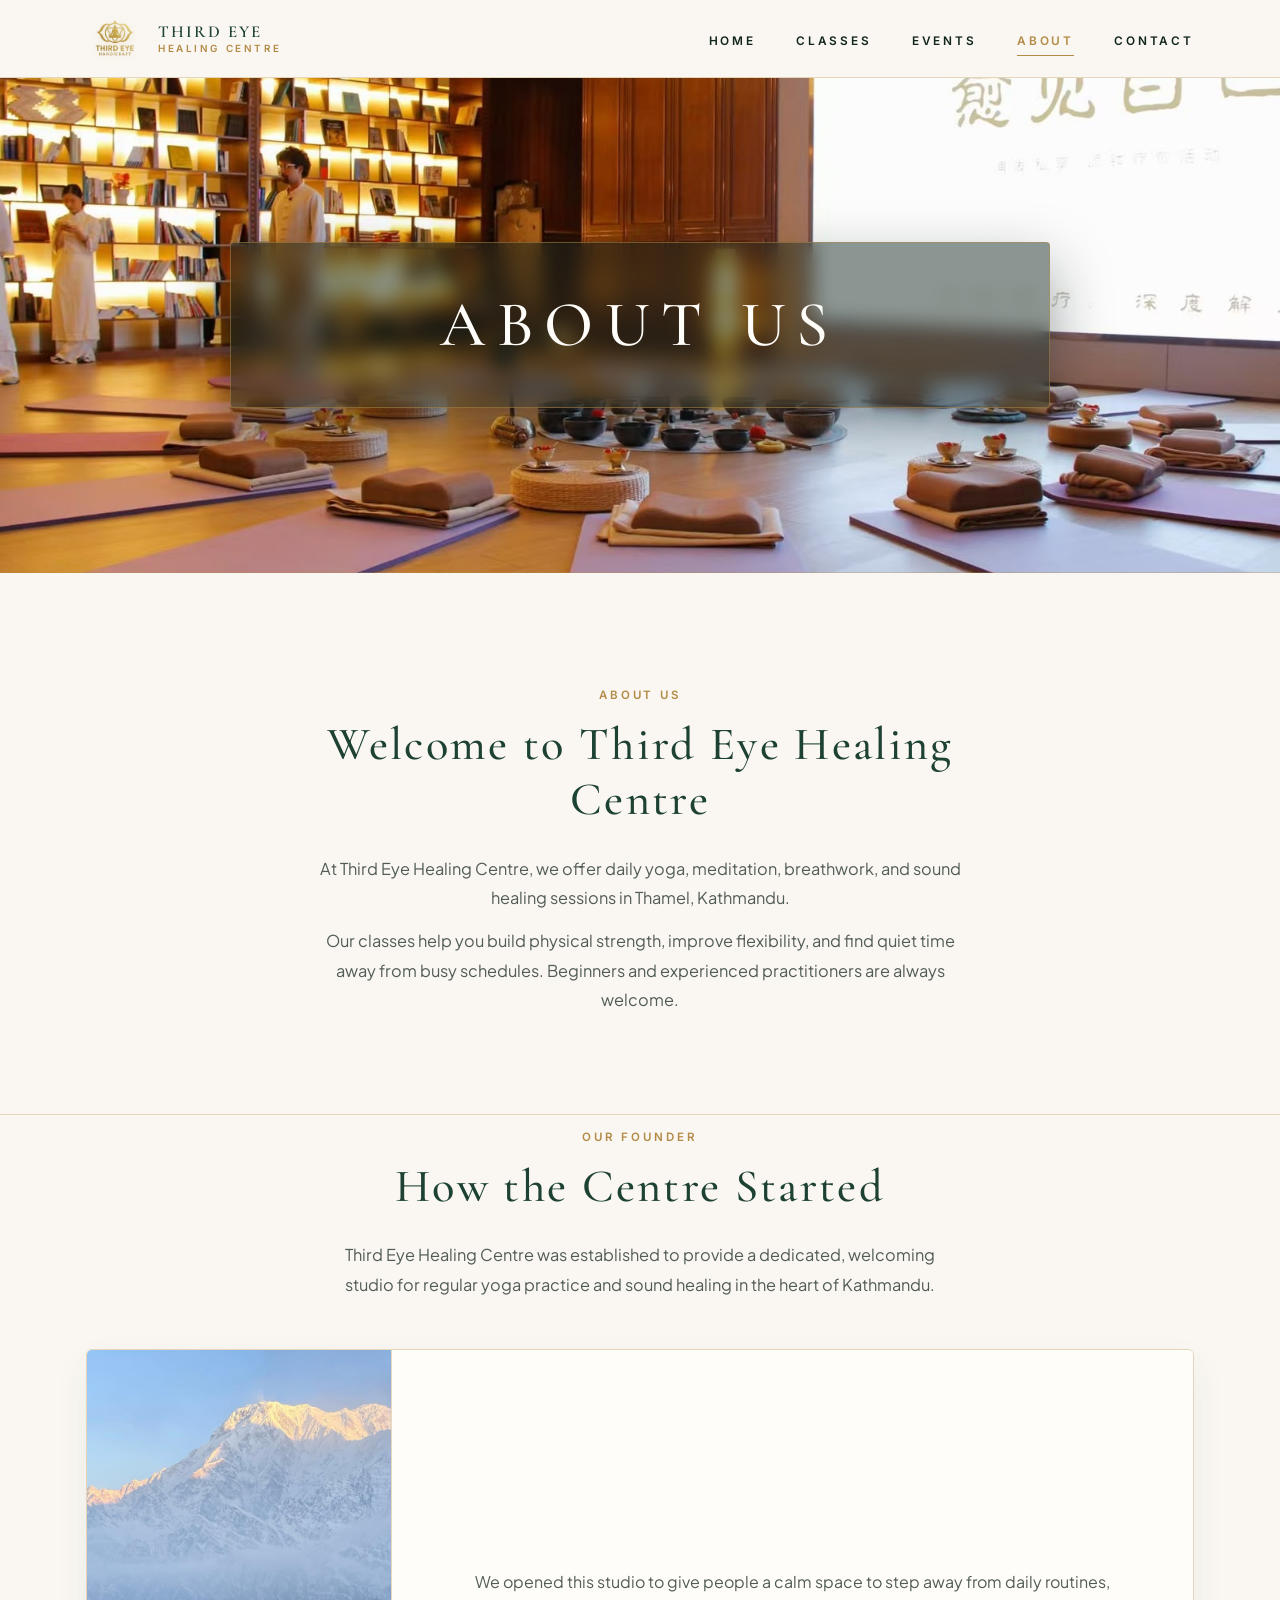
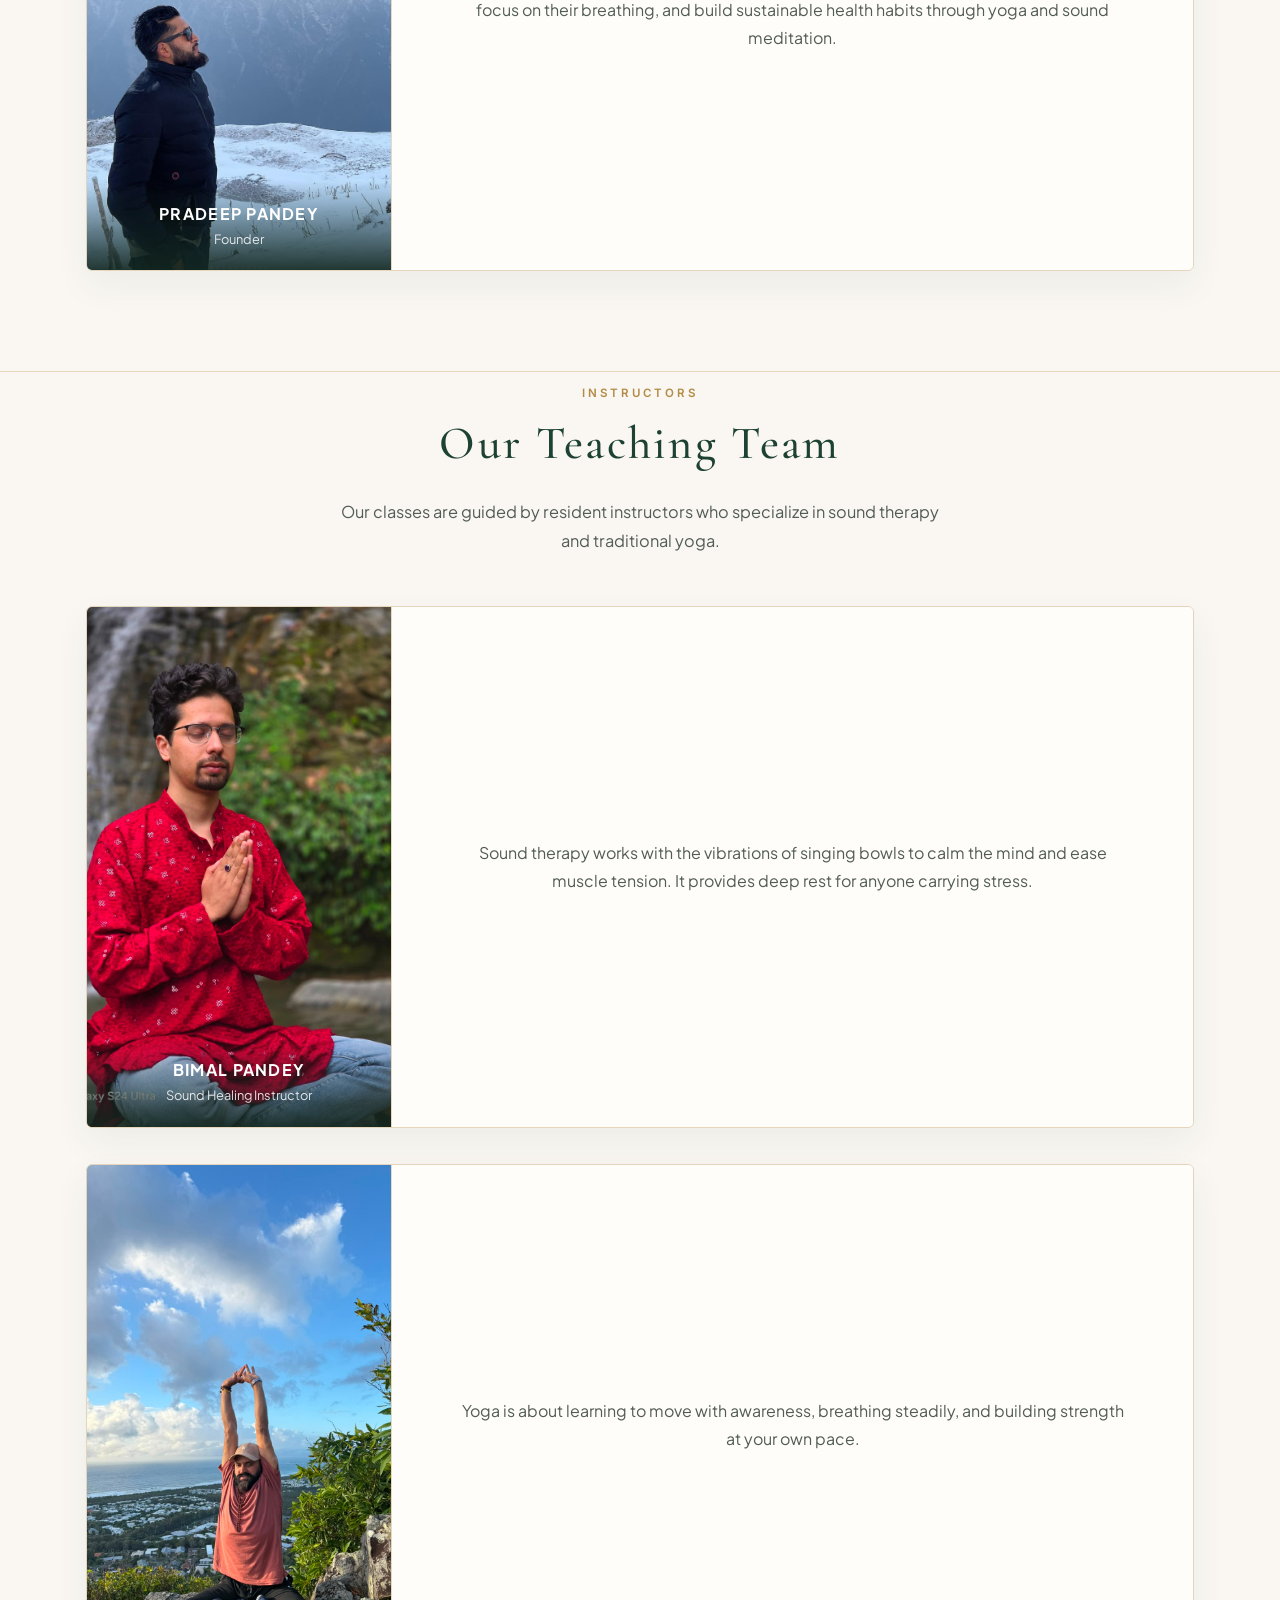
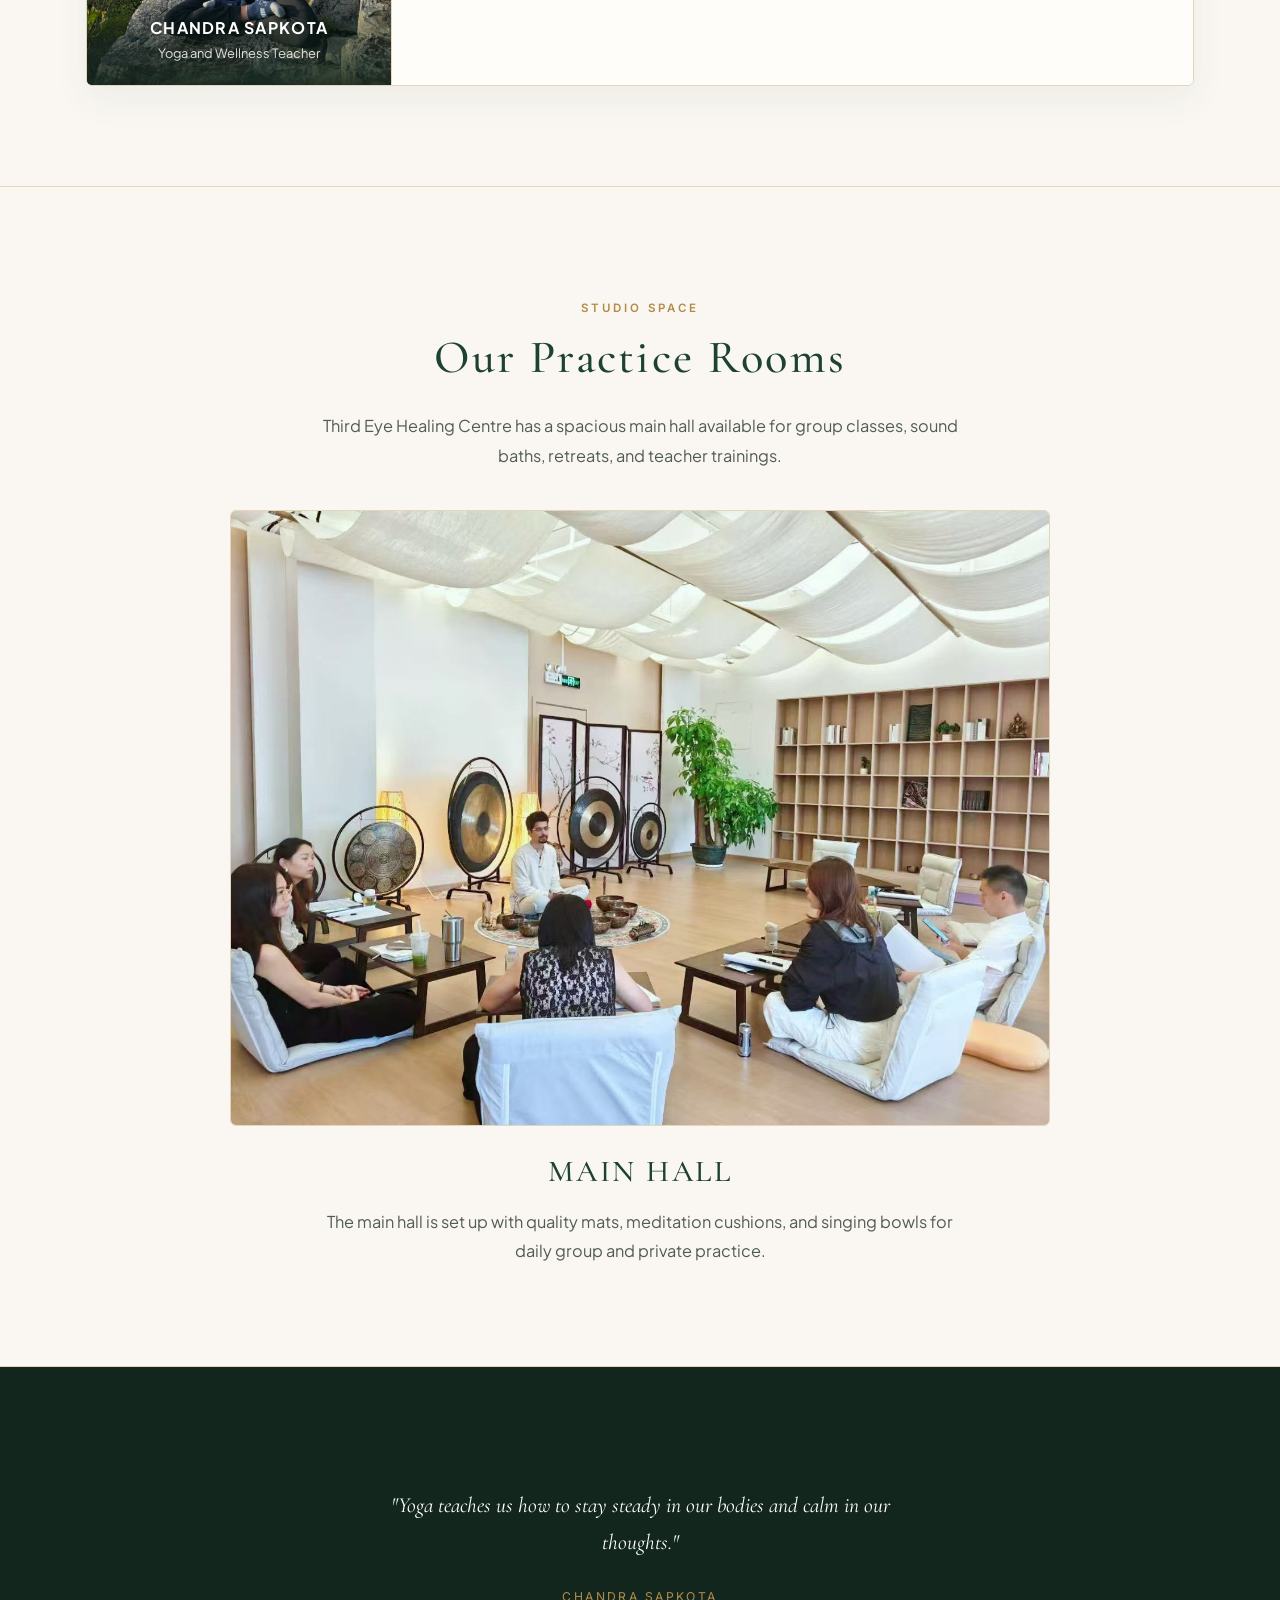
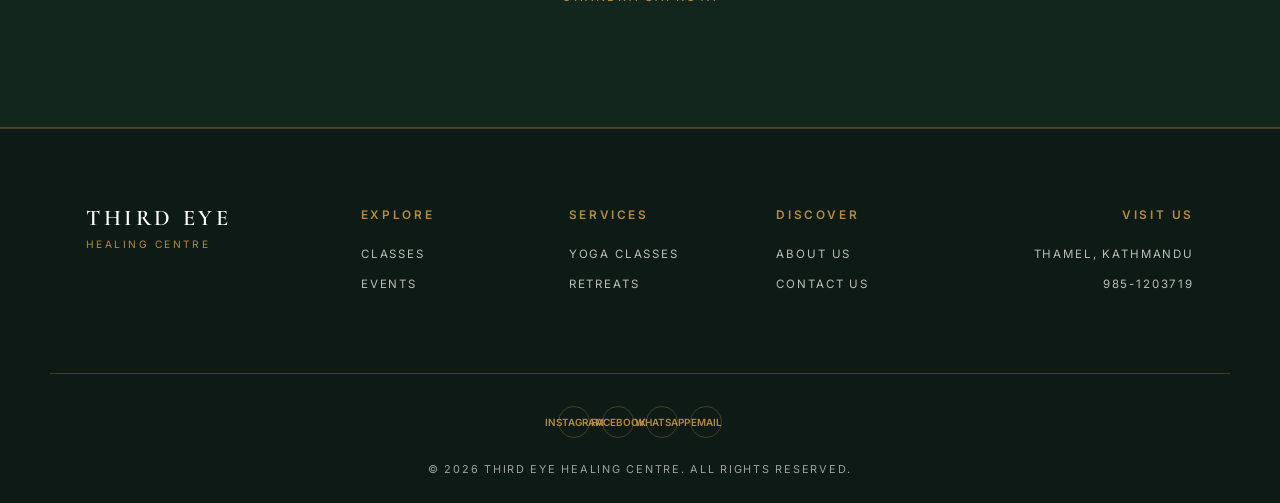
==== commit 7fe3d480: "refactor: rewrite text to natural human copy, remove emojis and decorative symbols" ====
--- a/about.html
+++ b/about.html
@@ -6,7 +6,7 @@
     <title>About | Third Eye Healing Centre</title>
     <meta
       name="description"
-      content="Meet Chandra Sapkota and the Third Eye Healing Centre team — our mission, founders, facilities and testimonials."
+      content="Meet the founders and teachers at Third Eye Healing Centre in Thamel, Kathmandu, and learn about our studio and daily practice spaces."
     />
     <link rel="preconnect" href="https://fonts.googleapis.com" />
     <link
@@ -37,8 +37,12 @@
 
     <section
       class="hero"
-      style="min-height: 60vh; background-image: url(&quot;img/ww.jpeg&quot;)"
-    ></section>
+      style="min-height: 55vh; background-image: url(&quot;img/ww.jpeg&quot;)"
+    >
+      <div class="hero-content container">
+        <h1>About Us</h1>
+      </div>
+    </section>
     <div class="trim"></div>
 
     <section class="center">
@@ -46,49 +50,32 @@
         <p class="eyebrow">About Us</p>
         <h2>Welcome to Third Eye Healing Centre</h2>
         <p class="lede">
-          At Third Eye Healing Centre, we believe true wellness begins from
-          within. Our mission is to help individuals discover inner peace,
-          improve physical health and awaken their highest potential through the
-          ancient practices of yoga, meditation, breathwork and mindful living.
-        </p>
-        <p class="lede">
-          Every session is designed to reduce stress, improve flexibility,
-          strengthen the body and cultivate emotional balance. Whether you're
-          looking to improve your health, overcome daily stress or begin your
-          spiritual journey, our experienced guidance provides a welcoming
-          environment for everyone.
-        </p>
-      </div>
-      <div class="container" style="margin-top: 50px">
-        <div style="border-radius: 24px; overflow: hidden"></div>
+          At Third Eye Healing Centre, we offer daily yoga, meditation, breathwork, and sound healing sessions in Thamel, Kathmandu.
+        </p>
+        <p class="lede">
+          Our classes help you build physical strength, improve flexibility, and find quiet time away from busy schedules. Beginners and experienced practitioners are always welcome.
+        </p>
       </div>
     </section>
 
     <section class="center" style="padding-top: 0">
       <div class="container" style="max-width: 700px">
-        <p class="eyebrow">Our Founders</p>
-        <h2>Founded On Devotion</h2>
-        <p class="lede">
-          The founders of Third Eye Healing Centre have created and maintain a
-          space for people to experience a personal shift — uplifting hearts,
-          healing old paradigms, and reorienting modern lifestyles onto more
-          spiritual, sustainable paths.
+        <p class="eyebrow">Our Founder</p>
+        <h2>How the Centre Started</h2>
+        <p class="lede">
+          Third Eye Healing Centre was established to provide a dedicated, welcoming studio for regular yoga practice and sound healing in the heart of Kathmandu.
         </p>
       </div>
 
       <div class="container" style="margin-top: 50px">
         <div
           class="split"
-          style="
-            border-radius: 20px;
-            overflow: hidden;
-            grid-template-columns: 0.55fr 1.45fr;
-          "
+          style="grid-template-columns: 0.55fr 1.45fr;"
         >
           <div style="position: relative">
             <img
               src="img/founder.jpeg"
-              alt="Chandra Sapkota practicing an assisted yoga pose"
+              alt="Pradeep Pandey, founder of Third Eye Healing Centre"
               style="height: 100%; object-fit: cover"
             />
             <div
@@ -101,15 +88,15 @@
                 background: linear-gradient(
                   180deg,
                   transparent,
-                  rgba(23, 43, 36, 0.85)
+                  rgba(18, 38, 30, 0.9)
                 );
                 color: #fff;
               "
             >
-              <strong style="text-transform: uppercase; letter-spacing: 0.05em"
+              <strong style="text-transform: uppercase; letter-spacing: 0.08em"
                 >Pradeep Pandey</strong
               >
-              <div style="font-size: 0.78rem; opacity: 0.85">Founder</div>
+              <div style="font-size: 0.8rem; opacity: 0.85">Founder</div>
             </div>
           </div>
           <div
@@ -121,13 +108,7 @@
             "
           >
             <p style="color: var(--ink-soft)">
-              I created this space with one simple belief: healing begins when
-              we reconnect with ourselves.
-            </p>
-            <p style="color: var(--ink-soft)">
-              Through yoga, meditation, and sound healing, we invite you to slow
-              down, breathe deeply, release stress, and find your inner balance.
-              Pause. Breathe. Heal. Reconnect.
+              We opened this studio to give people a calm space to step away from daily routines, focus on their breathing, and build sustainable health habits through yoga and sound meditation.
             </p>
           </div>
         </div>
@@ -136,27 +117,22 @@
 
     <section class="center" style="padding-top: 0">
       <div class="container" style="max-width: 700px">
-        <p class="eyebrow">Our Teachers</p>
-        <h2>Guided By Experience</h2>
-        <p class="lede">
-          Alongside our founder, two dedicated teachers hold space for our daily
-          classes and retreats.
+        <p class="eyebrow">Instructors</p>
+        <h2>Our Teaching Team</h2>
+        <p class="lede">
+          Our classes are guided by resident instructors who specialize in sound therapy and traditional yoga.
         </p>
       </div>
 
       <div class="container" style="margin-top: 50px">
         <div
           class="split"
-          style="
-            border-radius: 20px;
-            overflow: hidden;
-            grid-template-columns: 0.55fr 1.45fr;
-          "
+          style="grid-template-columns: 0.55fr 1.45fr;"
         >
           <div style="position: relative">
             <img
               src="img/sound.jpeg"
-              alt="Teacher leading a meditation session"
+              alt="Bimal Pandey leading a sound session"
               style="height: 100%; object-fit: cover"
             />
             <div
@@ -169,16 +145,16 @@
                 background: linear-gradient(
                   180deg,
                   transparent,
-                  rgba(23, 43, 36, 0.85)
+                  rgba(18, 38, 30, 0.9)
                 );
                 color: #fff;
               "
             >
-              <strong style="text-transform: uppercase; letter-spacing: 0.05em"
+              <strong style="text-transform: uppercase; letter-spacing: 0.08em"
                 >Bimal Pandey</strong
               >
-              <div style="font-size: 0.78rem; opacity: 0.85">
-                Sound &amp; Healer
+              <div style="font-size: 0.8rem; opacity: 0.85">
+                Sound Healing Instructor
               </div>
             </div>
           </div>
@@ -191,9 +167,7 @@
             "
           >
             <p style="color: var(--ink-soft)">
-              “Sound has the power to reach places words cannot. Through
-              vibration, we create space to release, restore, and reconnect with
-              the calm within.”
+              Sound therapy works with the vibrations of singing bowls to calm the mind and ease muscle tension. It provides deep rest for anyone carrying stress.
             </p>
           </div>
         </div>
@@ -202,16 +176,12 @@
       <div class="container" style="margin-top: 36px">
         <div
           class="split"
-          style="
-            border-radius: 20px;
-            overflow: hidden;
-            grid-template-columns: 0.55fr 1.45fr;
-          "
+          style="grid-template-columns: 0.55fr 1.45fr;"
         >
           <div style="position: relative">
             <img
               src="img/yoga.jpeg"
-              alt="Teacher guiding a group yoga class"
+              alt="Chandra Sapkota teaching a yoga class"
               style="height: 100%; object-fit: cover"
             />
             <div
@@ -224,16 +194,16 @@
                 background: linear-gradient(
                   180deg,
                   transparent,
-                  rgba(23, 43, 36, 0.85)
+                  rgba(18, 38, 30, 0.9)
                 );
                 color: #fff;
               "
             >
-              <strong style="text-transform: uppercase; letter-spacing: 0.05em"
+              <strong style="text-transform: uppercase; letter-spacing: 0.08em"
                 >Chandra Sapkota</strong
               >
-              <div style="font-size: 0.78rem; opacity: 0.85">
-                Yoga &amp; Wellness Teacher
+              <div style="font-size: 0.8rem; opacity: 0.85">
+                Yoga and Wellness Teacher
               </div>
             </div>
           </div>
@@ -246,9 +216,7 @@
             "
           >
             <p style="color: var(--ink-soft)">
-              “Yoga is not about touching your toes; it’s about connecting with
-              your breath, finding balance, and becoming more present in every
-              moment.”
+              Yoga is about learning to move with awareness, breathing steadily, and building strength at your own pace.
             </p>
           </div>
         </div>
@@ -257,38 +225,37 @@
 
     <section class="center">
       <div class="container">
-        <p class="eyebrow">Our Facilities</p>
-        <h2>Space To Practice, Space To Rest</h2>
-        <p class="lede">
-          Third Eye Healing Centre has one main studio available for teachers
-          holding retreats and yoga teacher trainings. Our other spaces are used
-          for our daily program of classes, workshops and detox programs.
+        <p class="eyebrow">Studio Space</p>
+        <h2>Our Practice Rooms</h2>
+        <p class="lede">
+          Third Eye Healing Centre has a spacious main hall available for group classes, sound baths, retreats, and teacher trainings.
         </p>
         <div
           style="
             max-width: 820px;
             margin: 40px auto 0;
-            border-radius: 20px;
+            border-radius: 6px;
             overflow: hidden;
+            border: 1px solid var(--gold-border);
           "
         >
           <img
             src="img/gal4.jpeg"
-            alt="Practitioners seated in the main studio for a group class"
+            alt="Main studio hall at Third Eye Healing Centre"
           />
         </div>
         <h3
           style="
-            color: var(--rust);
-            margin-top: 24px;
+            color: var(--navy);
+            margin-top: 28px;
             text-transform: uppercase;
+            letter-spacing: 0.08em;
           "
         >
-          Studio
+          Main Hall
         </h3>
         <p class="lede">
-          Used for daily classes — the studio is ideal for yoga, meditation and
-          sound / music offerings.
+          The main hall is set up with quality mats, meditation cushions, and singing bowls for daily group and private practice.
         </p>
       </div>
     </section>
@@ -296,9 +263,8 @@
     <section class="section-rust center">
       <div class="container" style="max-width: 640px">
         <p class="testimonial" style="color: #fff">
-          "Yoga is not about touching your toes; it is about discovering your
-          true self."
-          <cite style="color: rgba(255, 255, 255, 0.85)">Chandra Sapkota</cite>
+          "Yoga teaches us how to stay steady in our bodies and calm in our thoughts."
+          <cite style="color: var(--gold)">Chandra Sapkota</cite>
         </p>
       </div>
     </section>
@@ -336,23 +302,23 @@
           target="_blank"
           rel="noopener"
           aria-label="Instagram"
-          >ig</a
+          >Instagram</a
         ><a
           href="https://www.facebook.com/profile.php?id=61592808584287"
           target="_blank"
           rel="noopener"
           aria-label="Facebook"
-          >f</a
+          >Facebook</a
         ><a
           href="https://wa.me/9779851203719"
           target="_blank"
           rel="noopener"
           aria-label="WhatsApp"
-          >wa</a
+          >WhatsApp</a
         ><a
           href="mailto:thirdeyehealingandyogacenter@gmail.com"
           aria-label="Email"
-          >@</a
+          >Email</a
         >
       </div>
       <div class="footer-bottom">
--- a/assets/style.css
+++ b/assets/style.css
@@ -1,6 +1,5 @@
 /* ========================================================
-   Third Eye Healing Centre — Premium Luxury Wellness Stylesheet
-   Refined Framing System, Elevated Typography & Harmonious Spacing
+   Third Eye Healing Centre Stylesheet
    ======================================================== */
 
 :root {
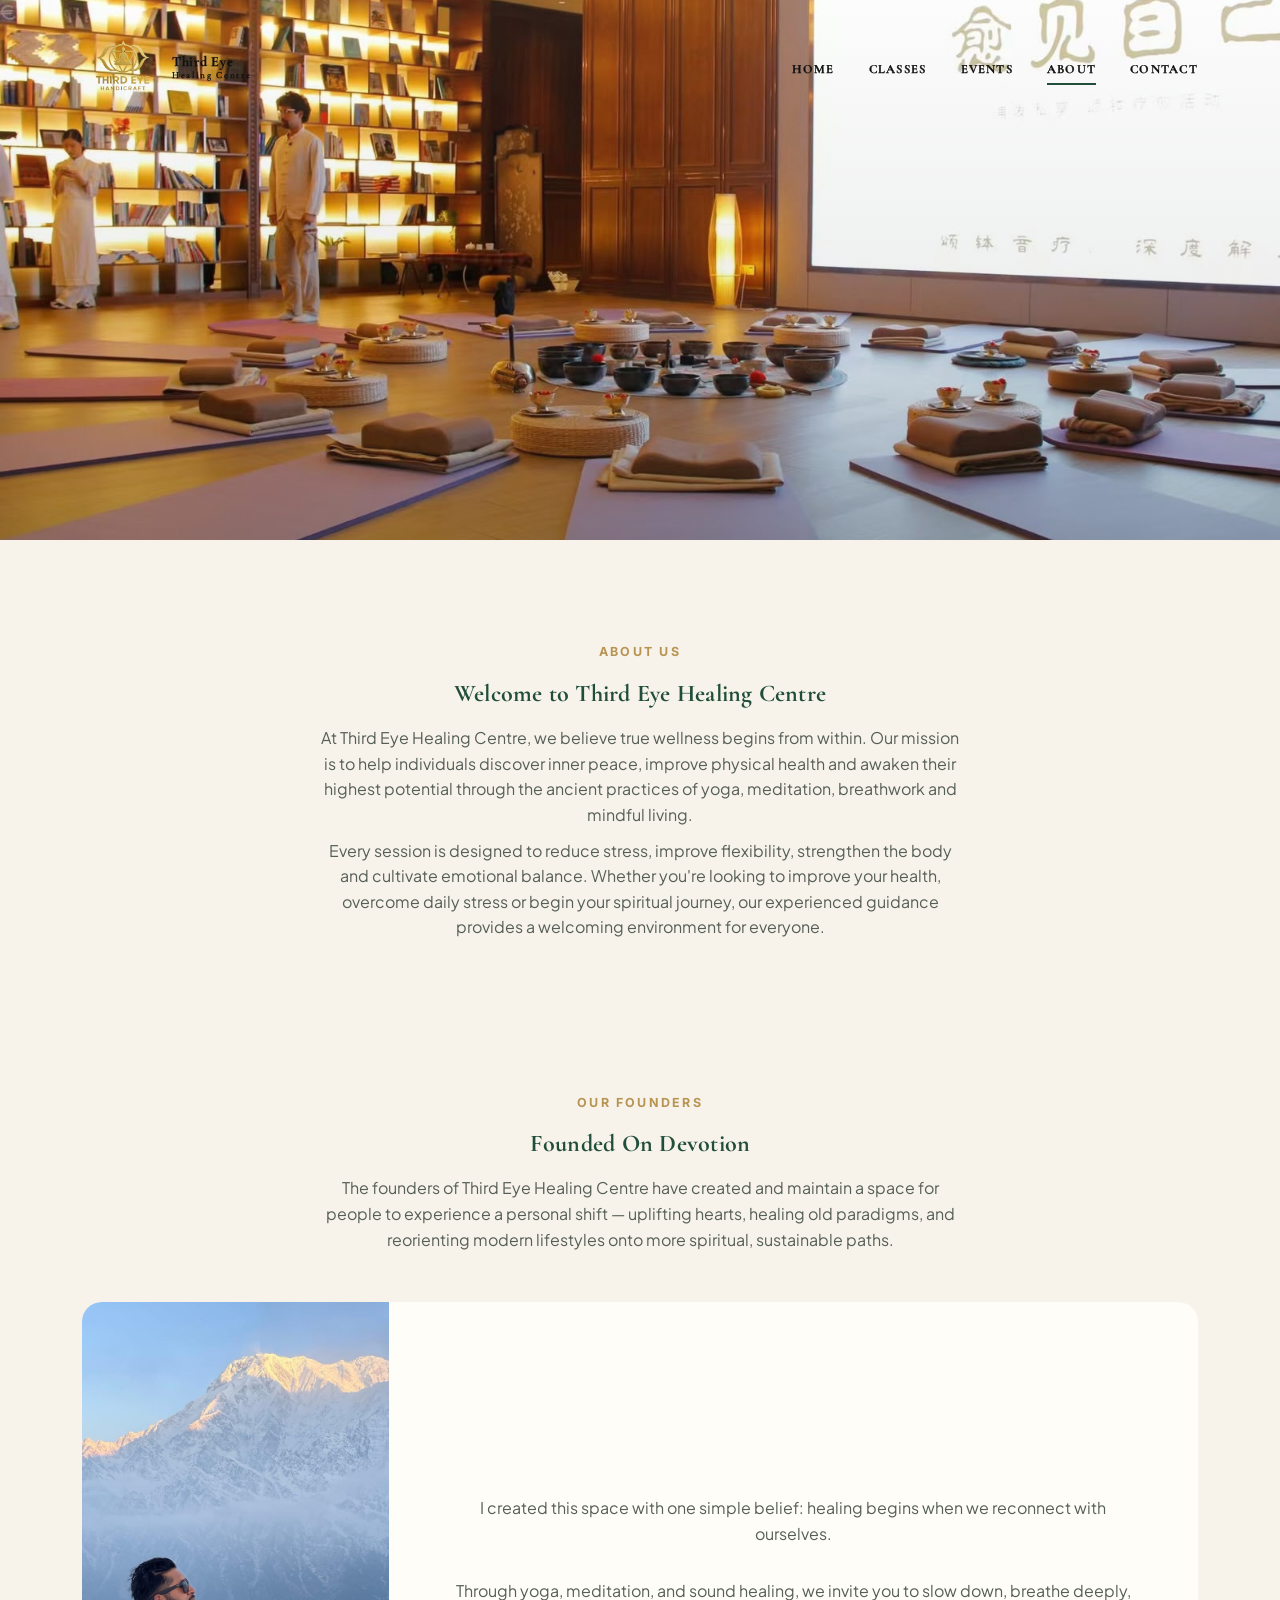
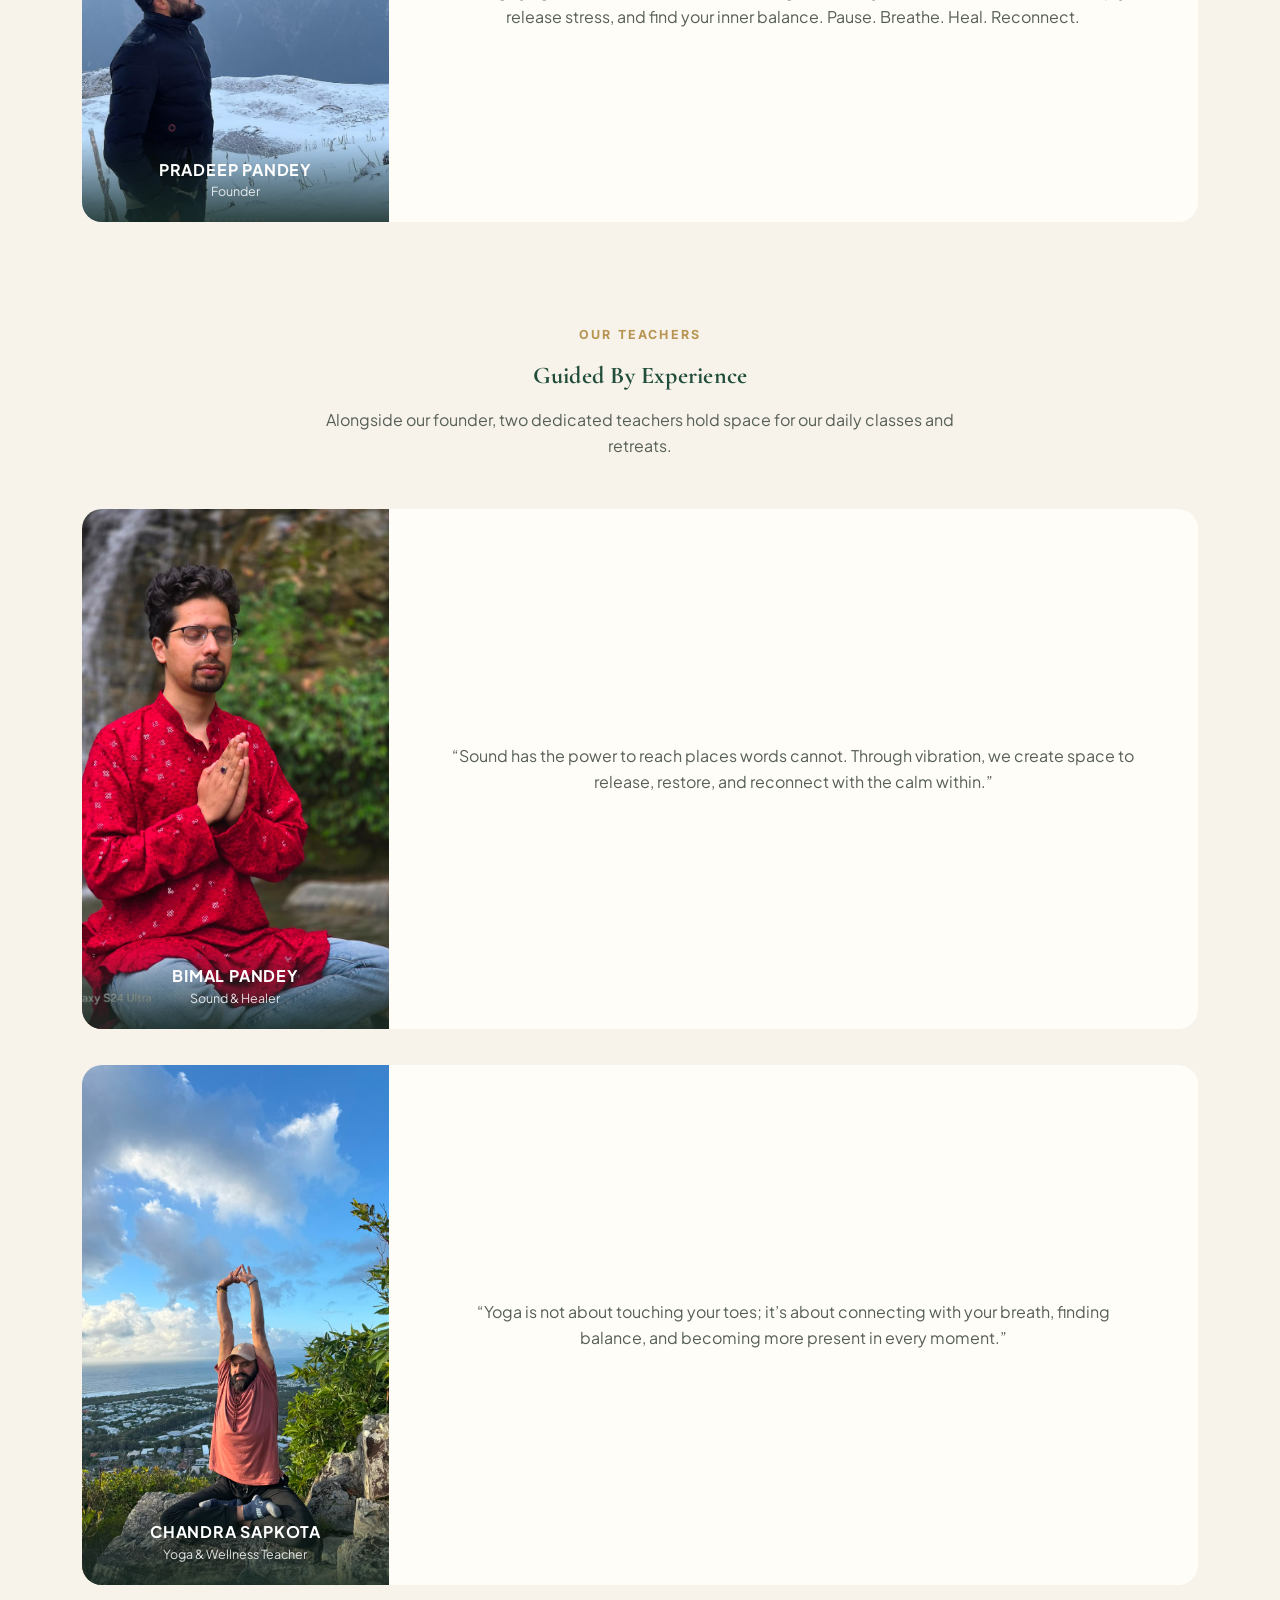
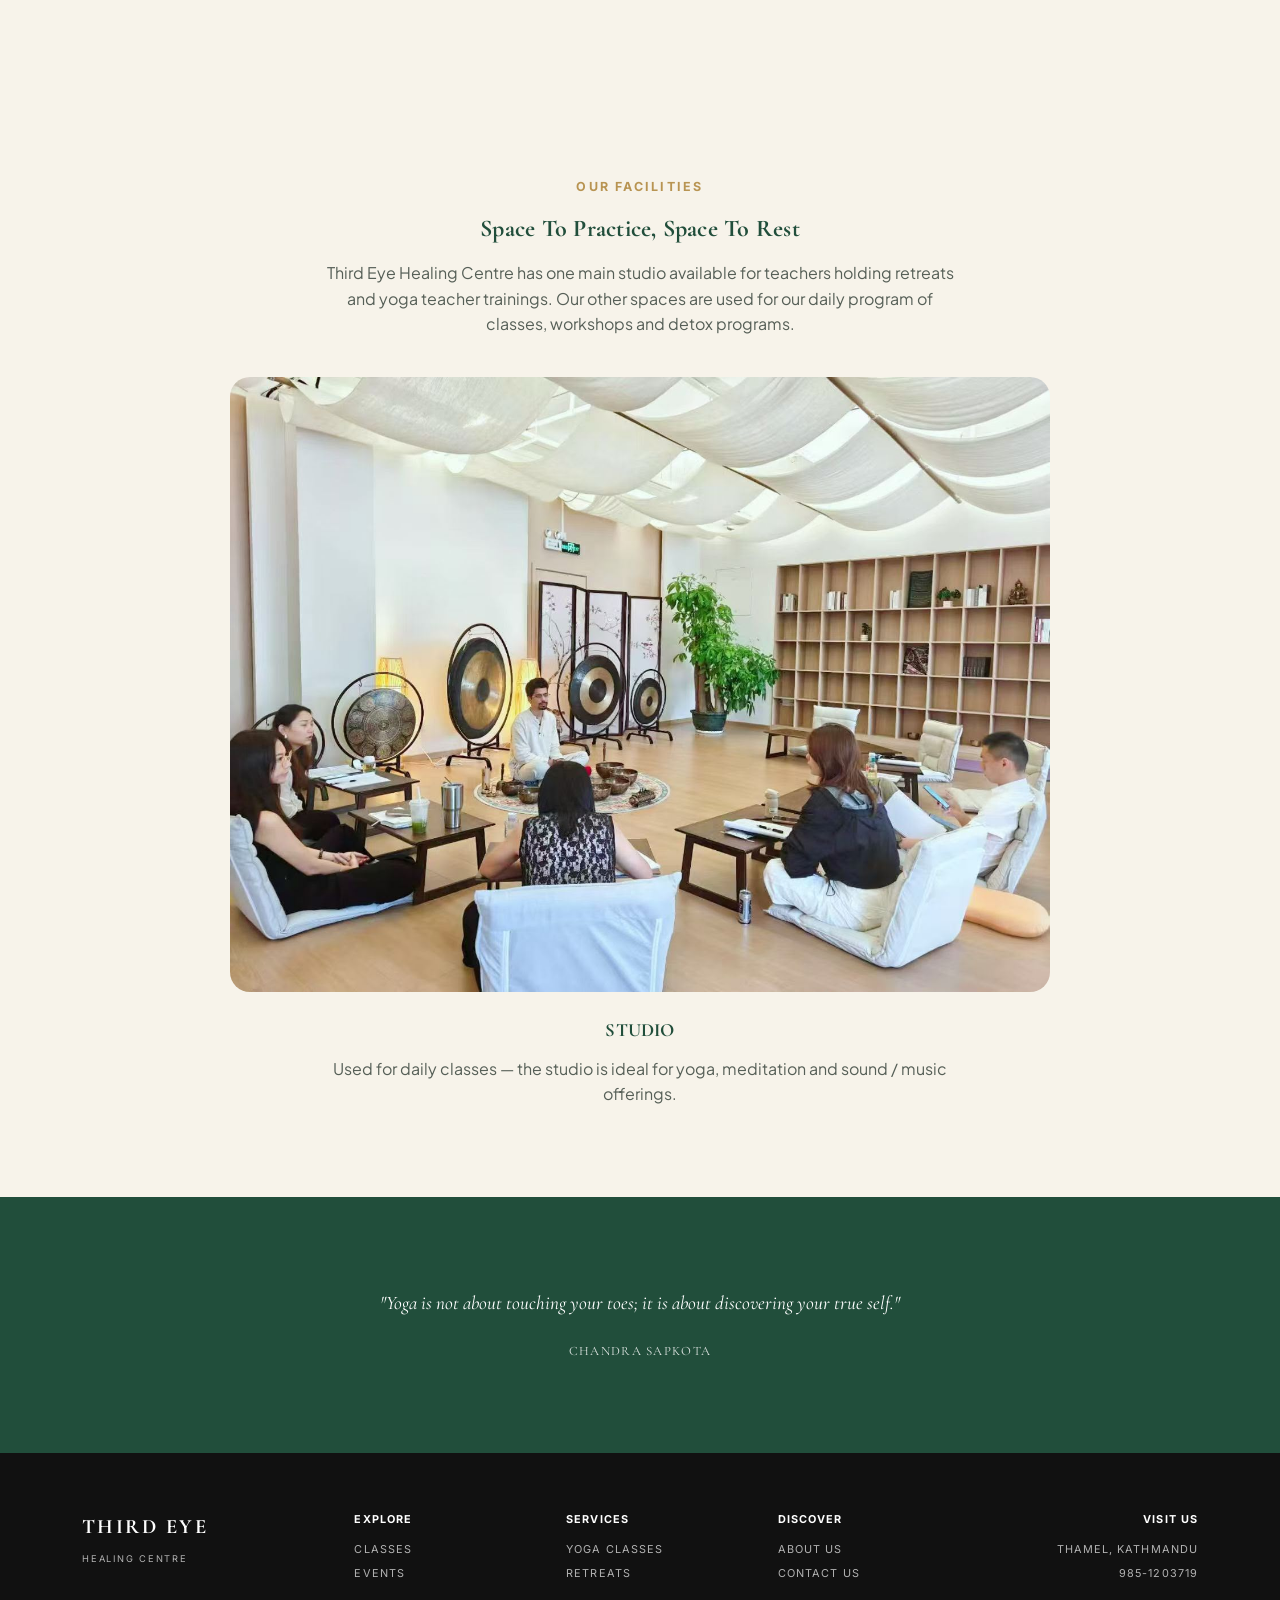
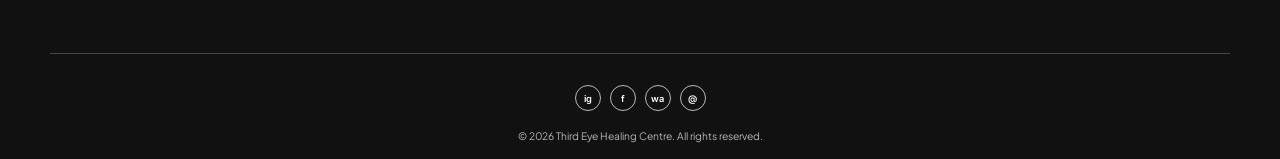
==== commit 7cf7b36f: "'" ====
--- a/about.html
+++ b/about.html
@@ -6,7 +6,7 @@
     <title>About | Third Eye Healing Centre</title>
     <meta
       name="description"
-      content="Meet the founders and teachers at Third Eye Healing Centre in Thamel, Kathmandu, and learn about our studio and daily practice spaces."
+      content="Meet Chandra Sapkota and the Third Eye Healing Centre team — our mission, founders, facilities and testimonials."
     />
     <link rel="preconnect" href="https://fonts.googleapis.com" />
     <link
@@ -37,12 +37,8 @@
 
     <section
       class="hero"
-      style="min-height: 55vh; background-image: url(&quot;img/ww.jpeg&quot;)"
-    >
-      <div class="hero-content container">
-        <h1>About Us</h1>
-      </div>
-    </section>
+      style="min-height: 60vh; background-image: url(&quot;/img/ww.jpeg&quot;)"
+    ></section>
     <div class="trim"></div>
 
     <section class="center">
@@ -50,32 +46,49 @@
         <p class="eyebrow">About Us</p>
         <h2>Welcome to Third Eye Healing Centre</h2>
         <p class="lede">
-          At Third Eye Healing Centre, we offer daily yoga, meditation, breathwork, and sound healing sessions in Thamel, Kathmandu.
-        </p>
-        <p class="lede">
-          Our classes help you build physical strength, improve flexibility, and find quiet time away from busy schedules. Beginners and experienced practitioners are always welcome.
-        </p>
+          At Third Eye Healing Centre, we believe true wellness begins from
+          within. Our mission is to help individuals discover inner peace,
+          improve physical health and awaken their highest potential through the
+          ancient practices of yoga, meditation, breathwork and mindful living.
+        </p>
+        <p class="lede">
+          Every session is designed to reduce stress, improve flexibility,
+          strengthen the body and cultivate emotional balance. Whether you're
+          looking to improve your health, overcome daily stress or begin your
+          spiritual journey, our experienced guidance provides a welcoming
+          environment for everyone.
+        </p>
+      </div>
+      <div class="container" style="margin-top: 50px">
+        <div style="border-radius: 24px; overflow: hidden"></div>
       </div>
     </section>
 
     <section class="center" style="padding-top: 0">
       <div class="container" style="max-width: 700px">
-        <p class="eyebrow">Our Founder</p>
-        <h2>How the Centre Started</h2>
-        <p class="lede">
-          Third Eye Healing Centre was established to provide a dedicated, welcoming studio for regular yoga practice and sound healing in the heart of Kathmandu.
+        <p class="eyebrow">Our Founders</p>
+        <h2>Founded On Devotion</h2>
+        <p class="lede">
+          The founders of Third Eye Healing Centre have created and maintain a
+          space for people to experience a personal shift — uplifting hearts,
+          healing old paradigms, and reorienting modern lifestyles onto more
+          spiritual, sustainable paths.
         </p>
       </div>
 
       <div class="container" style="margin-top: 50px">
         <div
           class="split"
-          style="grid-template-columns: 0.55fr 1.45fr;"
+          style="
+            border-radius: 20px;
+            overflow: hidden;
+            grid-template-columns: 0.55fr 1.45fr;
+          "
         >
           <div style="position: relative">
             <img
-              src="img/founder.jpeg"
-              alt="Pradeep Pandey, founder of Third Eye Healing Centre"
+              src="/img/founder.jpeg"
+              alt="Chandra Sapkota practicing an assisted yoga pose"
               style="height: 100%; object-fit: cover"
             />
             <div
@@ -88,15 +101,15 @@
                 background: linear-gradient(
                   180deg,
                   transparent,
-                  rgba(18, 38, 30, 0.9)
+                  rgba(23, 43, 36, 0.85)
                 );
                 color: #fff;
               "
             >
-              <strong style="text-transform: uppercase; letter-spacing: 0.08em"
+              <strong style="text-transform: uppercase; letter-spacing: 0.05em"
                 >Pradeep Pandey</strong
               >
-              <div style="font-size: 0.8rem; opacity: 0.85">Founder</div>
+              <div style="font-size: 0.78rem; opacity: 0.85">Founder</div>
             </div>
           </div>
           <div
@@ -108,7 +121,13 @@
             "
           >
             <p style="color: var(--ink-soft)">
-              We opened this studio to give people a calm space to step away from daily routines, focus on their breathing, and build sustainable health habits through yoga and sound meditation.
+              I created this space with one simple belief: healing begins when
+              we reconnect with ourselves.
+            </p>
+            <p style="color: var(--ink-soft)">
+              Through yoga, meditation, and sound healing, we invite you to slow
+              down, breathe deeply, release stress, and find your inner balance.
+              Pause. Breathe. Heal. Reconnect.
             </p>
           </div>
         </div>
@@ -117,22 +136,27 @@
 
     <section class="center" style="padding-top: 0">
       <div class="container" style="max-width: 700px">
-        <p class="eyebrow">Instructors</p>
-        <h2>Our Teaching Team</h2>
-        <p class="lede">
-          Our classes are guided by resident instructors who specialize in sound therapy and traditional yoga.
+        <p class="eyebrow">Our Teachers</p>
+        <h2>Guided By Experience</h2>
+        <p class="lede">
+          Alongside our founder, two dedicated teachers hold space for our daily
+          classes and retreats.
         </p>
       </div>
 
       <div class="container" style="margin-top: 50px">
         <div
           class="split"
-          style="grid-template-columns: 0.55fr 1.45fr;"
+          style="
+            border-radius: 20px;
+            overflow: hidden;
+            grid-template-columns: 0.55fr 1.45fr;
+          "
         >
           <div style="position: relative">
             <img
-              src="img/sound.jpeg"
-              alt="Bimal Pandey leading a sound session"
+              src="/img/sound.jpeg"
+              alt="Teacher leading a meditation session"
               style="height: 100%; object-fit: cover"
             />
             <div
@@ -145,16 +169,16 @@
                 background: linear-gradient(
                   180deg,
                   transparent,
-                  rgba(18, 38, 30, 0.9)
+                  rgba(23, 43, 36, 0.85)
                 );
                 color: #fff;
               "
             >
-              <strong style="text-transform: uppercase; letter-spacing: 0.08em"
+              <strong style="text-transform: uppercase; letter-spacing: 0.05em"
                 >Bimal Pandey</strong
               >
-              <div style="font-size: 0.8rem; opacity: 0.85">
-                Sound Healing Instructor
+              <div style="font-size: 0.78rem; opacity: 0.85">
+                Sound &amp; Healer
               </div>
             </div>
           </div>
@@ -167,7 +191,9 @@
             "
           >
             <p style="color: var(--ink-soft)">
-              Sound therapy works with the vibrations of singing bowls to calm the mind and ease muscle tension. It provides deep rest for anyone carrying stress.
+              “Sound has the power to reach places words cannot. Through
+              vibration, we create space to release, restore, and reconnect with
+              the calm within.”
             </p>
           </div>
         </div>
@@ -176,12 +202,16 @@
       <div class="container" style="margin-top: 36px">
         <div
           class="split"
-          style="grid-template-columns: 0.55fr 1.45fr;"
+          style="
+            border-radius: 20px;
+            overflow: hidden;
+            grid-template-columns: 0.55fr 1.45fr;
+          "
         >
           <div style="position: relative">
             <img
-              src="img/yoga.jpeg"
-              alt="Chandra Sapkota teaching a yoga class"
+              src="/img/yoga.jpeg"
+              alt="Teacher guiding a group yoga class"
               style="height: 100%; object-fit: cover"
             />
             <div
@@ -194,16 +224,16 @@
                 background: linear-gradient(
                   180deg,
                   transparent,
-                  rgba(18, 38, 30, 0.9)
+                  rgba(23, 43, 36, 0.85)
                 );
                 color: #fff;
               "
             >
-              <strong style="text-transform: uppercase; letter-spacing: 0.08em"
+              <strong style="text-transform: uppercase; letter-spacing: 0.05em"
                 >Chandra Sapkota</strong
               >
-              <div style="font-size: 0.8rem; opacity: 0.85">
-                Yoga and Wellness Teacher
+              <div style="font-size: 0.78rem; opacity: 0.85">
+                Yoga &amp; Wellness Teacher
               </div>
             </div>
           </div>
@@ -216,7 +246,9 @@
             "
           >
             <p style="color: var(--ink-soft)">
-              Yoga is about learning to move with awareness, breathing steadily, and building strength at your own pace.
+              “Yoga is not about touching your toes; it’s about connecting with
+              your breath, finding balance, and becoming more present in every
+              moment.”
             </p>
           </div>
         </div>
@@ -225,37 +257,38 @@
 
     <section class="center">
       <div class="container">
-        <p class="eyebrow">Studio Space</p>
-        <h2>Our Practice Rooms</h2>
-        <p class="lede">
-          Third Eye Healing Centre has a spacious main hall available for group classes, sound baths, retreats, and teacher trainings.
+        <p class="eyebrow">Our Facilities</p>
+        <h2>Space To Practice, Space To Rest</h2>
+        <p class="lede">
+          Third Eye Healing Centre has one main studio available for teachers
+          holding retreats and yoga teacher trainings. Our other spaces are used
+          for our daily program of classes, workshops and detox programs.
         </p>
         <div
           style="
             max-width: 820px;
             margin: 40px auto 0;
-            border-radius: 6px;
+            border-radius: 20px;
             overflow: hidden;
-            border: 1px solid var(--gold-border);
           "
         >
           <img
-            src="img/gal4.jpeg"
-            alt="Main studio hall at Third Eye Healing Centre"
+            src="/img/gal4.jpeg"
+            alt="Practitioners seated in the main studio for a group class"
           />
         </div>
         <h3
           style="
-            color: var(--navy);
-            margin-top: 28px;
+            color: var(--rust);
+            margin-top: 24px;
             text-transform: uppercase;
-            letter-spacing: 0.08em;
-          "
-        >
-          Main Hall
+          "
+        >
+          Studio
         </h3>
         <p class="lede">
-          The main hall is set up with quality mats, meditation cushions, and singing bowls for daily group and private practice.
+          Used for daily classes — the studio is ideal for yoga, meditation and
+          sound / music offerings.
         </p>
       </div>
     </section>
@@ -263,8 +296,9 @@
     <section class="section-rust center">
       <div class="container" style="max-width: 640px">
         <p class="testimonial" style="color: #fff">
-          "Yoga teaches us how to stay steady in our bodies and calm in our thoughts."
-          <cite style="color: var(--gold)">Chandra Sapkota</cite>
+          "Yoga is not about touching your toes; it is about discovering your
+          true self."
+          <cite style="color: rgba(255, 255, 255, 0.85)">Chandra Sapkota</cite>
         </p>
       </div>
     </section>
@@ -302,23 +336,23 @@
           target="_blank"
           rel="noopener"
           aria-label="Instagram"
-          >Instagram</a
+          >ig</a
         ><a
           href="https://www.facebook.com/profile.php?id=61592808584287"
           target="_blank"
           rel="noopener"
           aria-label="Facebook"
-          >Facebook</a
+          >f</a
         ><a
           href="https://wa.me/9779851203719"
           target="_blank"
           rel="noopener"
           aria-label="WhatsApp"
-          >WhatsApp</a
+          >wa</a
         ><a
           href="mailto:thirdeyehealingandyogacenter@gmail.com"
           aria-label="Email"
-          >Email</a
+          >@</a
         >
       </div>
       <div class="footer-bottom">
--- a/assets/style.css
+++ b/assets/style.css
@@ -1,1222 +1,683 @@
 /* ========================================================
-   Third Eye Healing Centre Stylesheet
+   Third Eye Healing Centre — shared stylesheet
    ======================================================== */
 
 :root {
   /* Himalayan luxury wellness palette */
-  --cream:         #faf7f2;   /* warm luxury ivory background */
-  --cream-dark:    #edf2e8;   /* soft sage alternate */
-  --navy:          #1d4233;   /* signature rich Himalayan forest */
-  --navy-dark:     #12261e;   /* deep charcoal forest */
-  --rust:          #1d4233;   /* primary CTA */
-  --rust-dark:     #12261e;   /* CTA hover */
-  --brick:         #152920;   /* dark forest accent */
-  --brick-dark:    #0d1a15;   /* ultra deep forest footer */
-  --gold:          #b38b47;   /* refined muted luxury gold */
-  --gold-light:    rgba(179, 139, 71, 0.12); /* gold tint */
-  --gold-border:   rgba(179, 139, 71, 0.32); /* 1px muted gold line */
-  --gold-border-bright: rgba(179, 139, 71, 0.65);
-  --dark-border:   rgba(29, 66, 51, 0.15);  /* subtle dark line */
-  --ink:           #1e2521;   /* deep charcoal typography */
-  --ink-soft:      #525c56;   /* softened copy tone */
-  --cream-text:    #fffdf9;   /* luminous off-white text */
-  --soft-white:    #ffffff;   /* clean card surface */
+  --cream:        #f7f3ea;   /* warm ivory — main background */
+  --cream-dark:    #dce5d8;   /* sage — alternate section background */
+  --navy:          #214e3b;   /* primary forest green */
+  --navy-dark:     #172b24;   /* dark forest / charcoal green */
+  --rust:          #214e3b;   /* primary CTA = forest green */
+  --rust-dark:     #172b24;   /* CTA hover = dark forest */
+  --brick:         #172b24;   /* footer gradient start (dark forest) */
+  --brick-dark:    #0f1f19;   /* footer gradient end (deeper forest) */
+  --gold:          #b89452;   /* muted gold — sparing accents only */
+  --ink:           #252a27;   /* deep charcoal text */
+  --ink-soft:      #565f57;   /* softened charcoal for body copy */
+  --cream-text:    #fffdf8;   /* soft white — text on dark backgrounds */
+  --soft-white:    #fffdf8;   /* soft white — card surfaces */
 
   --font-display: 'Cormorant Garamond', 'Georgia', serif;
   --font-heading: 'Cormorant Garamond', 'Georgia', serif;
-  --font-body:    'Plus Jakarta Sans', 'Segoe UI', -apple-system, sans-serif;
-  --font-ui:      'Inter', 'Plus Jakarta Sans', sans-serif;
-
-  --radius-sm: 4px;
-  --radius-md: 6px;
+  --font-body:    'Plus Jakarta Sans', 'Segoe UI', sans-serif;
+  --font-ui:      'Inter', 'Segoe UI', sans-serif;
+
+  --radius: 14px;
   --container: 1180px;
-  --header-height: 78px;
-}
-
-* {
-  box-sizing: border-box;
-}
-
-html {
-  scroll-behavior: smooth;
-}
+}
+
+* { box-sizing: border-box; }
+
+html { scroll-behavior: smooth; }
 
 body {
   margin: 0;
-  padding-top: var(--header-height);
   font-family: var(--font-body);
   color: var(--ink);
   background: var(--cream);
-  line-height: 1.75;
+  line-height: 1.6;
   -webkit-font-smoothing: antialiased;
-  -moz-osx-font-smoothing: grayscale;
-}
-
-img {
-  max-width: 100%;
-  display: block;
-}
-
-a {
-  color: inherit;
-  text-decoration: none;
-}
-
-/* ---------- Typography Hierarchy ---------- */
+}
+
+img { max-width: 100%; display: block; }
+
+a { color: inherit; text-decoration: none; }
+
 h1, h2, h3, h4 {
   font-family: var(--font-heading);
-  font-weight: 500;
-  letter-spacing: 0.05em;
-  line-height: 1.2;
-  margin: 0 0 0.55em;
+  font-weight: 700;
+  letter-spacing: 0.01em;
+  margin: 0 0 0.5em;
   color: var(--navy);
-}
-
-h1 {
-  font-size: clamp(2.4rem, 5vw, 4rem);
-}
-
-h2 {
-  font-size: clamp(2rem, 3.8vw, 2.9rem);
-}
-
-h3 {
-  font-size: clamp(1.4rem, 2.4vw, 1.9rem);
-}
-
-h4 {
-  font-size: 1.15rem;
 }
 
 .eyebrow {
   font-family: var(--font-ui);
-  font-weight: 600;
-  letter-spacing: 0.26em;
+  font-weight: 700;
+  letter-spacing: 0.18em;
   text-transform: uppercase;
-  font-size: 0.72rem;
+  font-size: 0.78rem;
   color: var(--gold);
-  margin-bottom: 12px;
-  display: block;
-}
-
-.lede {
-  max-width: 660px;
-  margin: 14px auto 0;
-  color: var(--ink-soft);
-  font-size: 1.02rem;
-  line-height: 1.8;
 }
 
 .container {
   max-width: var(--container);
   margin: 0 auto;
-  padding: 0 36px;
-}
-
-/* ---------- Buttons & CTAs ---------- */
+  padding: 0 32px;
+}
+
 .btn {
   display: inline-block;
   font-family: var(--font-ui);
-  font-weight: 600;
-  letter-spacing: 0.18em;
+  font-weight: 700;
+  letter-spacing: 0.06em;
   text-transform: uppercase;
-  font-size: 0.72rem;
-  padding: 14px 32px;
-  border-radius: var(--radius-sm);
-  background: var(--navy);
+  font-size: 0.78rem;
+  padding: 14px 26px;
+  border-radius: 4px;
+  background: var(--rust);
   color: var(--cream-text);
-  border: 1px solid var(--gold-border);
+  border: none;
   cursor: pointer;
-  box-shadow: 0 4px 14px rgba(29, 66, 51, 0.12);
-  transition: all 0.3s cubic-bezier(0.16, 1, 0.3, 1);
-}
-
-.btn:hover {
-  background: var(--gold);
-  color: #12261e;
-  border-color: var(--gold);
-  transform: translateY(-2px);
-  box-shadow: 0 8px 24px rgba(179, 139, 71, 0.28);
-}
-
+  transition: background 0.2s ease, transform 0.2s ease;
+}
+.btn:hover { background: var(--rust-dark); transform: translateY(-1px); }
 .btn.ghost {
   background: transparent;
   color: var(--cream-text);
-  border: 1px solid var(--gold);
-}
-
-.btn.ghost:hover {
-  background: var(--gold);
-  color: #12261e;
-}
-
-/* ---------- Header & Navigation Framing ---------- */
+  border: 1.5px solid var(--cream-text);
+}
+.btn.ghost:hover { background: rgba(255,253,248,0.12); }
+
+/* ---------- Header ---------- */
 .site-header {
-  position: fixed;
-  top: 0;
-  left: 0;
-  right: 0;
-  height: var(--header-height);
-  z-index: 1000;
-  background: rgba(250, 247, 242, 0.94);
-  backdrop-filter: blur(16px);
-  -webkit-backdrop-filter: blur(16px);
-  border-bottom: 1px solid var(--gold-border);
-  display: flex;
-  align-items: center;
-  transition: background 0.3s ease, border-color 0.3s ease, box-shadow 0.3s ease;
-}
-
+  position: absolute;
+  top: 0; left: 0; right: 0;
+  z-index: 50;
+  padding: 26px 0 0;
+}
 .site-header.static {
-  position: fixed;
-}
-
+  position: relative;
+  background: var(--navy-dark);
+  padding: 20px 0;
+}
 .site-header .container {
   display: flex;
   align-items: center;
   justify-content: space-between;
-  width: 100%;
-}
-
+}
 .brand {
   display: flex;
   align-items: center;
-  gap: 14px;
-  color: var(--navy-dark);
-  transition: opacity 0.25s ease;
-}
-
-.brand:hover {
-  opacity: 0.88;
-}
-
+  gap: 8px;
+  color: #111111;
+}
 .brand img {
-  width: 58px;
+  width: 82px;
   height: auto;
   display: block;
   flex-shrink: 0;
-  filter: drop-shadow(0 2px 4px rgba(179, 139, 71, 0.2));
-}
-
+}
+.brand .mark {
+  width: 28px; height: 28px;
+  border-radius: 50%;
+  border: 1.5px solid rgba(17, 17, 17, 0.75);
+  display: flex; align-items: center; justify-content: center;
+  color: #111111;
+  font-family: var(--font-display);
+  font-size: 0.8rem;
+  flex-shrink: 0;
+}
 .brand .name {
   font-family: var(--font-heading);
-  font-weight: 600;
-  font-size: 1.05rem;
-  letter-spacing: 0.12em;
-  text-transform: uppercase;
+  font-weight: 700;
+  -webkit-text-stroke: 0.3px currentColor;
+  font-size: 0.88rem;
+  letter-spacing: 0.05em;
   line-height: 1.15;
-  color: var(--navy);
-}
-
+  color: #111111;
+}
 .brand .name small {
   display: block;
-  font-family: var(--font-ui);
-  font-size: 0.62rem;
-  font-weight: 600;
-  letter-spacing: 0.26em;
-  text-transform: uppercase;
-  color: var(--gold);
-  margin-top: 2px;
-}
-
+  font-size: 0.58rem;
+  font-weight: 500;
+  letter-spacing: 0.18em;
+  color: #111111;
+}
 .nav-links {
   display: flex;
-  gap: 40px;
+  gap: 34px;
   list-style: none;
-  margin: 0;
-  padding: 0;
-  align-items: center;
-}
-
+  margin: 0; padding: 0;
+}
 .nav-links a {
-  color: var(--navy-dark);
-  font-family: var(--font-ui);
-  font-size: 0.74rem;
-  font-weight: 600;
-  letter-spacing: 0.24em;
+  color: #111111;
+  font-family: var(--font-heading);
+  font-size: 0.78rem;
+  font-weight: 700;
+  -webkit-text-stroke: 0.35px currentColor;
+  letter-spacing: 0.1em;
   text-transform: uppercase;
-  padding: 8px 0;
-  position: relative;
-  transition: color 0.25s ease;
-}
-
-.nav-links a::after {
-  content: "";
-  position: absolute;
-  bottom: 0;
-  left: 0;
-  width: 0;
-  height: 1px;
-  background: var(--gold);
-  transition: width 0.3s cubic-bezier(0.16, 1, 0.3, 1);
-}
-
-.nav-links a:hover {
-  color: var(--gold);
-}
-
-.nav-links a:hover::after,
-.nav-links a.active::after {
-  width: 100%;
-}
-
-.nav-links a.active {
-  color: var(--gold);
-}
+  padding: 6px 0;
+  border-bottom: 2px solid transparent;
+  transition: border-color 0.2s ease, opacity 0.2s ease;
+}
+.nav-links a:hover,
+.nav-links a.active { border-color: var(--rust); }
 
 .nav-toggle {
   display: none;
-  background: transparent;
-  border: 1px solid var(--gold-border);
-  border-radius: var(--radius-sm);
-  width: 42px;
-  height: 38px;
+  background: none; border: none;
+  width: 34px; height: 26px;
   position: relative;
   cursor: pointer;
-  padding: 0;
-}
-
+}
 .nav-toggle span {
-  position: absolute;
-  left: 9px;
-  right: 9px;
-  height: 1.5px;
-  background: var(--navy);
+  position: absolute; left: 0; right: 0; height: 2px;
+  background: #111111;
   transition: transform 0.25s ease, opacity 0.25s ease;
 }
-
-.nav-toggle span:nth-child(1) { top: 11px; }
-.nav-toggle span:nth-child(2) { top: 18px; }
-.nav-toggle span:nth-child(3) { top: 25px; }
-
-.nav-toggle.open span:nth-child(1) { transform: translateY(7px) rotate(45deg); }
+.nav-toggle span:nth-child(1) { top: 0; }
+.nav-toggle span:nth-child(2) { top: 12px; }
+.nav-toggle span:nth-child(3) { top: 24px; }
+.nav-toggle.open span:nth-child(1) { transform: translateY(12px) rotate(45deg); }
 .nav-toggle.open span:nth-child(2) { opacity: 0; }
-.nav-toggle.open span:nth-child(3) { transform: translateY(-7px) rotate(-45deg); }
-
-/* ---------- Hero & Framed Text Overlay ---------- */
+.nav-toggle.open span:nth-child(3) { transform: translateY(-12px) rotate(-45deg); }
+
+/* ---------- Hero ---------- */
 .hero {
   position: relative;
-  min-height: 76vh;
+  min-height: 78vh;
   display: flex;
-  align-items: center;
-  justify-content: center;
-  background: linear-gradient(180deg, rgba(18, 38, 30, 0.58) 0%, rgba(18, 38, 30, 0.38) 45%, rgba(18, 38, 30, 0.72) 100%), var(--navy-dark);
+  align-items: flex-end;
+  background-color: var(--navy-dark);
   background-size: cover;
   background-position: center;
   overflow: hidden;
-  border-bottom: 1px solid var(--gold-border);
-}
-
-.hero.tall {
-  min-height: calc(90vh - var(--header-height));
-}
-
+}
+.hero::before {
+  content: "";
+  position: absolute;
+  inset: 0;
+  z-index: 1;
+  pointer-events: none;
+  background: linear-gradient(
+    180deg,
+    rgba(255, 255, 255, 0.08) 0%,
+    rgba(23, 43, 36, 0.06) 52%,
+    rgba(23, 43, 36, 0.28) 100%
+  );
+}
+.hero.tall { min-height: 92vh; align-items: center; }
 .hero-content {
   position: relative;
   z-index: 5;
   width: 100%;
+  padding-bottom: 70px;
+  text-align: center;
+  color: var(--cream-text);
+}
+.hero.tall .hero-content { padding-bottom: 0; }
+.hero-content .eyebrow { color: var(--gold); }
+.hero-content h1 {
+  color: #fff;
+  font-size: clamp(2.1rem, 5vw, 3.4rem);
+  text-transform: uppercase;
+  letter-spacing: 0.08em;
+  margin-top: 10px;
+}
+.hero-content p {
+  max-width: 560px;
+  margin: 14px auto 0;
+  color: rgba(255,255,255,0.85);
+  font-size: 1.05rem;
+}
+.hero-actions {
+  margin-top: 26px;
   display: flex;
-  flex-direction: column;
-  align-items: center;
-  justify-content: center;
-  padding: 40px 20px;
-  text-align: center;
-}
-
-/* Framed hero typography badge */
-.hero-content h1 {
-  color: #fffdf9;
-  font-family: var(--font-heading);
-  font-weight: 500;
-  font-size: clamp(2.3rem, 5.2vw, 4rem);
-  text-transform: uppercase;
-  letter-spacing: 0.18em;
-  line-height: 1.25;
-  margin: 0;
-  padding: 42px 56px;
-  border: 1px solid rgba(179, 139, 71, 0.5);
-  background: rgba(18, 38, 30, 0.48);
-  backdrop-filter: blur(10px);
-  -webkit-backdrop-filter: blur(10px);
-  box-shadow: 0 24px 60px rgba(10, 22, 17, 0.4);
-  border-radius: var(--radius-sm);
-  max-width: 820px;
-  width: 100%;
-}
-
-.hero-content p {
-  max-width: 580px;
-  margin: 20px auto 0;
-  color: rgba(255, 253, 249, 0.88);
-  font-size: 1.05rem;
-}
-
-.hero-actions {
-  margin-top: 30px;
-  display: flex;
-  gap: 18px;
+  gap: 16px;
   justify-content: center;
   flex-wrap: wrap;
 }
 
-.trim {
-  display: none;
-}
-
-/* ---------- Section Shells & Framing ---------- */
-section {
-  padding: 100px 0;
-  position: relative;
-  border-bottom: 1px solid var(--gold-border);
-}
-
-.section-tight {
-  padding: 70px 0;
-}
-
-.section-navy {
-  background: var(--navy);
-  color: var(--cream-text);
-  border-bottom: 1px solid var(--gold-border);
-}
-
-.section-navy h2,
-.section-navy h3,
-.section-navy .eyebrow {
-  color: var(--cream-text);
-}
-
-.section-navy .eyebrow {
-  color: var(--gold);
-}
-
-.section-navy .lede {
-  color: rgba(255, 253, 248, 0.82);
-}
-
-.section-rust {
-  background: var(--navy-dark);
-  color: #fff;
-  border-bottom: 1px solid var(--gold-border);
-}
-
-.section-rust h2 {
-  color: #fff;
-}
-
-.center {
-  text-align: center;
-}
-
-/* ---------- Two-Tile Feature Grid ---------- */
+/* decorative trim removed per request */
+.trim { display: none; }
+
+/* ---------- Section shells ---------- */
+section { padding: 90px 0; }
+.section-tight { padding: 60px 0; }
+.section-navy { background: var(--navy); color: var(--cream-text); }
+.section-navy h2, .section-navy h3, .section-navy .eyebrow { color: var(--cream-text); }
+.section-navy .eyebrow { color: var(--gold); }
+.section-rust { background: var(--rust); color: #fff; }
+.section-rust h2 { color: #fff; }
+
+.center { text-align: center; }
+.lede {
+  max-width: 640px;
+  margin: 10px auto 0;
+  color: var(--ink-soft);
+}
+.section-navy .lede { color: rgba(255,253,248,0.78); }
+
+/* ---------- Two-tile feature grid (home page) ---------- */
 .tile-grid {
   display: grid;
   grid-template-columns: 1fr 1fr;
   gap: 40px;
 }
-
 .tile {
   position: relative;
-  border-radius: var(--radius-md);
+  border-radius: 24px;
   overflow: hidden;
   aspect-ratio: 3 / 4;
   background: linear-gradient(160deg, var(--navy), var(--brick));
-  display: flex;
-  align-items: flex-end;
-  border: 1px solid var(--gold-border);
-  box-shadow: 0 12px 32px rgba(29, 66, 51, 0.08);
-  transition: transform 0.3s cubic-bezier(0.16, 1, 0.3, 1), border-color 0.3s ease, box-shadow 0.3s ease;
-}
-
-.tile:hover {
-  transform: translateY(-4px);
-  border-color: var(--gold-border-bright);
-  box-shadow: 0 20px 45px rgba(29, 66, 51, 0.16);
-}
-
-.tile img {
-  position: absolute;
-  inset: 0;
-  width: 100%;
-  height: 100%;
-  object-fit: cover;
-  transition: transform 0.6s cubic-bezier(0.16, 1, 0.3, 1);
-}
-
-.tile:hover img {
-  transform: scale(1.04);
-}
-
+  display: flex; align-items: flex-end;
+}
+.tile img { position: absolute; inset: 0; width: 100%; height: 100%; object-fit: cover; }
 .tile::after {
   content: "";
-  position: absolute;
-  inset: 0;
-  background: linear-gradient(180deg, rgba(0, 0, 0, 0) 30%, rgba(18, 38, 30, 0.88) 100%);
-  pointer-events: none;
-}
-
+  position: absolute; inset: 0;
+  background: linear-gradient(180deg, rgba(0,0,0,0) 40%, rgba(23,43,36,0.85) 100%);
+}
 .tile-copy {
-  position: relative;
-  z-index: 2;
-  padding: 34px 32px;
+  position: relative; z-index: 2;
+  padding: 28px;
   color: #fff;
-  width: 100%;
-  border-top: 1px solid var(--gold-border);
-  background: linear-gradient(180deg, rgba(18, 38, 30, 0.2) 0%, rgba(18, 38, 30, 0.85) 100%);
-  backdrop-filter: blur(4px);
-}
-
-.tile-copy .eyebrow {
-  color: var(--gold);
-}
-
-.tile-copy h3 {
-  color: #fff;
-  margin: 6px 0 8px;
-  text-transform: uppercase;
-  font-size: 1.35rem;
-  letter-spacing: 0.08em;
-}
-
-.tile-copy p {
-  margin: 0;
-  color: rgba(255, 255, 255, 0.85);
-  font-size: 0.94rem;
-}
-
-/* ---------- Split Image / Panel Rows ---------- */
+}
+.tile-copy .eyebrow { color: var(--gold); }
+.tile-copy h3 { color: #fff; margin: 6px 0 6px; text-transform: uppercase; font-size: 1.3rem; }
+.tile-copy p { margin: 0; color: rgba(255,255,255,0.82); font-size: 0.92rem; }
+
+/* ---------- Split image/panel rows ---------- */
 .split {
   display: grid;
   grid-template-columns: 1.1fr 0.9fr;
   align-items: stretch;
-  border: 1px solid var(--gold-border);
-  border-radius: var(--radius-md);
-  overflow: hidden;
-  box-shadow: 0 14px 36px rgba(29, 66, 51, 0.06);
-}
-
-.split.reverse {
-  grid-template-columns: 0.9fr 1.1fr;
-}
-
-.split.reverse .split-media {
-  order: 2;
-  border-left: 1px solid var(--gold-border);
-  border-right: none;
-}
-
+}
+.split.reverse { grid-template-columns: 0.9fr 1.1fr; }
+.split.reverse .split-media { order: 2; }
 .split-media {
   min-height: 520px;
   background-color: var(--cream);
   background-size: cover;
   background-position: center;
   background-repeat: no-repeat;
-  border-right: 1px solid var(--gold-border);
-}
-
+  border: 0;
+}
 .split-panel {
   background: var(--navy);
   color: var(--cream-text);
-  padding: 76px 64px;
+  padding: 70px 60px;
   display: flex;
   flex-direction: column;
   justify-content: center;
   min-height: 520px;
 }
-
-.split-panel h2 {
-  color: #fff;
-  font-size: 2.1rem;
-  letter-spacing: 0.06em;
-}
-
-.split-panel ul {
-  list-style: none;
-  margin: 24px 0 30px;
-  padding: 0;
-}
-
+.split-panel h2 { color: #fff; font-size: 1.9rem; }
+.split-panel ul { list-style: none; margin: 22px 0 26px; padding: 0; }
 .split-panel li {
-  padding: 12px 0;
-  border-bottom: 1px solid var(--gold-border);
+  padding: 10px 0;
+  border-bottom: 1px solid rgba(255,253,248,0.15);
   font-family: var(--font-heading);
   font-weight: 600;
-  font-size: 0.95rem;
-  letter-spacing: 0.06em;
-  display: flex;
-  justify-content: space-between;
+  font-size: 0.9rem;
+  display: flex; justify-content: space-between; align-items: center;
+}
+
+/* ---------- Retreats banner row ---------- */
+.retreats {
+  display: grid;
+  grid-template-columns: 0.7fr 1.3fr;
   align-items: center;
-}
-
-.split-panel li span {
-  color: var(--gold);
-  font-size: 1.2rem;
-}
-
-/* Light variant split panels (used in classes & about) */
-.split-panel[style*="background: #fffdf8"],
-.split-panel[style*="background:#fffdf8"] {
-  background: #fffdf9 !important;
-  color: var(--ink) !important;
-  border-left: 1px solid var(--gold-border);
-}
-
-/* ---------- Teacher Showcase ---------- */
+  gap: 40px;
+  background:
+    radial-gradient(circle at 20% 50%, rgba(184,148,82,0.12), transparent 60%),
+    var(--cream-dark);
+}
+.retreats-media { border-radius: 20px; overflow: hidden; aspect-ratio: 16/9; background-size: contain; background-position: center; background-repeat: no-repeat; background-color: #f3efe9; }
+.retreats h2 { font-size: 2.2rem; color: var(--rust); }
+
+/* ---------- Team / teacher panel ---------- */
+.teacher-row { display: grid; grid-template-columns: 1fr 1fr; }
+.teacher-media { min-height: 480px; background-size: cover; background-position: center; }
+.teacher-panel {
+  background: var(--navy);
+  color: var(--cream-text);
+  padding: 70px 60px;
+  display: flex; flex-direction: column; justify-content: center;
+}
+.teacher-panel .eyebrow { color: var(--gold); }
+.teacher-panel h2 { color: #fff; font-size: 2rem; margin-top: 8px; }
+
 .teacher-showcase {
-  padding: 100px 0;
+  padding: 90px 0;
   background: var(--cream);
 }
-
 .teacher-cards {
   display: grid;
   grid-template-columns: repeat(2, minmax(0, 1fr));
-  gap: 36px;
-}
-
+  gap: 32px;
+}
 .teacher-card {
   display: block;
-  background: #fffdf9;
-  border-radius: var(--radius-md);
+  background: #fffdf8;
+  border-radius: 24px;
   overflow: hidden;
-  border: 1px solid var(--gold-border);
-  box-shadow: 0 12px 30px rgba(29, 66, 51, 0.06);
+  box-shadow: 0 18px 35px rgba(23, 43, 36, 0.08);
   text-decoration: none;
   color: inherit;
-  transition: transform 0.3s cubic-bezier(0.16, 1, 0.3, 1), border-color 0.3s ease, box-shadow 0.3s ease;
-}
-
+  transition: transform 0.2s ease, box-shadow 0.2s ease;
+}
 .teacher-card:hover {
   transform: translateY(-4px);
-  border-color: var(--gold-border-bright);
-  box-shadow: 0 20px 40px rgba(29, 66, 51, 0.12);
-}
-
+  box-shadow: 0 24px 40px rgba(23, 43, 36, 0.12);
+}
 .teacher-card__image {
   display: block;
   width: 100%;
-  height: 330px;
+  height: 320px;
   object-fit: contain;
   object-position: center;
   background: #f4efe7;
-  border-bottom: 1px solid var(--gold-border);
-}
-
+}
 .teacher-card__content {
-  padding: 32px 30px 34px;
-}
-
+  padding: 26px 24px 28px;
+}
 .teacher-card__content .eyebrow {
   color: var(--gold);
   margin-bottom: 8px;
 }
-
 .teacher-card__content h3 {
   color: var(--navy);
-  font-size: clamp(1.8rem, 2.2vw, 2.3rem);
-  margin-bottom: 12px;
-  letter-spacing: 0.04em;
-}
-
+  font-size: clamp(2rem, 2vw, 2.5rem);
+  margin-bottom: 10px;
+}
 .teacher-card__content p:last-child {
   margin: 0;
   color: var(--ink-soft);
-  font-size: 0.98rem;
-  line-height: 1.7;
-}
-
-/* ---------- Team Cards (Founder & Mentors) ---------- */
+  font-size: 1rem;
+}
+
+/* ---------- Team cards (founder's teachers) ---------- */
 .team-grid {
   display: grid;
   grid-template-columns: repeat(2, 1fr);
-  gap: 32px;
-}
-
+  gap: 28px;
+}
 .team-card {
-  background: #fffdf9;
-  border-radius: var(--radius-md);
+  background: #FFFDF8;
+  border-radius: var(--radius);
   overflow: hidden;
-  border: 1px solid var(--gold-border);
-  box-shadow: 0 10px 30px rgba(29, 66, 51, 0.06);
+  box-shadow: 0 10px 30px rgba(33,78,59,0.08);
   text-align: left;
 }
-
 .team-card img {
   width: 100%;
   aspect-ratio: 4 / 3;
   object-fit: cover;
-  border-bottom: 1px solid var(--gold-border);
-}
-
-.team-copy {
-  padding: 24px 28px 28px;
-}
-
+}
+.team-copy { padding: 22px 26px 26px; }
 .team-copy strong {
   display: block;
   font-family: var(--font-heading);
-  font-size: 1.15rem;
+  font-size: 1.05rem;
   color: var(--navy);
   text-transform: uppercase;
-  letter-spacing: 0.06em;
-}
-
+  letter-spacing: 0.03em;
+}
 .team-copy .role {
   display: block;
-  font-family: var(--font-ui);
-  font-size: 0.72rem;
-  font-weight: 600;
-  letter-spacing: 0.16em;
+  font-family: var(--font-heading);
+  font-size: 0.76rem;
+  font-weight: 700;
+  letter-spacing: 0.08em;
   text-transform: uppercase;
-  color: var(--gold);
-  margin: 6px 0 14px;
-}
-
-.team-copy p {
-  margin: 0;
-  color: var(--ink-soft);
-  font-size: 0.94rem;
-  line-height: 1.7;
-}
-
-/* ---------- Cards Row & Framing ---------- */
+  color: var(--rust);
+  margin: 4px 0 12px;
+}
+.team-copy p { margin: 0; color: var(--ink-soft); font-size: 0.92rem; }
+
+@media (max-width: 700px) {
+  .team-grid { grid-template-columns: 1fr; }
+}
+
+/* ---------- Cards / lists ---------- */
 .card-row {
   display: grid;
   grid-template-columns: repeat(3, 1fr);
-  gap: 32px;
-}
-
+  gap: 28px;
+}
 .card {
-  background: #fffdf9;
-  border-radius: var(--radius-md);
-  padding: 34px 30px;
-  border: 1px solid var(--gold-border);
-  box-shadow: 0 10px 30px rgba(29, 66, 51, 0.06);
-  transition: transform 0.3s ease, border-color 0.3s ease;
-}
-
-.card:hover {
-  transform: translateY(-2px);
-  border-color: var(--gold-border-bright);
-}
-
-.card h4 {
-  color: var(--navy);
-  text-transform: uppercase;
-  font-size: 1.1rem;
-  letter-spacing: 0.06em;
-  margin-bottom: 10px;
-}
-
-/* Cards on dark section */
-.section-navy .card {
-  background: rgba(255, 253, 248, 0.05) !important;
-  color: var(--cream-text) !important;
-  border: 1px solid var(--gold-border) !important;
-}
-
-.section-navy .card h4 {
-  color: var(--gold) !important;
-}
-
-/* ---------- Event Gallery Framing ---------- */
+  background: #FFFDF8;
+  border-radius: var(--radius);
+  padding: 30px;
+  box-shadow: 0 10px 30px rgba(33,78,59,0.08);
+}
+.card h4 { color: var(--rust); text-transform: uppercase; font-size: 0.95rem; }
+
 .event-gallery {
-  padding: 100px 0 110px;
+  padding: 90px 0 110px;
   background: var(--cream);
 }
-
 .section-heading {
   text-align: center;
-  margin-bottom: 40px;
-}
-
+  margin-bottom: 32px;
+}
 .section-heading h2 {
-  font-size: clamp(2rem, 3.8vw, 2.9rem);
+  font-size: clamp(2rem, 4vw, 3rem);
   color: var(--navy);
 }
-
 .gallery-grid {
   display: grid;
   grid-template-columns: repeat(3, minmax(0, 1fr));
-  gap: 20px;
+  gap: 18px;
   align-items: stretch;
 }
-
 .gallery-grid img {
   width: 100%;
-  height: 270px;
+  height: 260px;
+  object-fit: contain;
+  background: #f3efe9;
+  border-radius: 18px;
+  display: block;
+  box-shadow: 0 14px 24px rgba(23, 43, 36, 0.08);
+}
+.gallery-grid img:nth-child(3) {
   object-fit: cover;
-  background: #f3efe9;
-  border-radius: var(--radius-sm);
-  display: block;
-  border: 1px solid var(--gold-border);
-  box-shadow: 0 10px 24px rgba(23, 43, 36, 0.08);
-  transition: transform 0.3s ease, border-color 0.3s ease;
-}
-
-.gallery-grid img:hover {
-  transform: translateY(-2px);
-  border-color: var(--gold-border-bright);
-}
-
+}
 .gallery-grid img:first-child {
   grid-column: span 2;
-  height: 380px;
-}
-
-/* ---------- Checklist ---------- */
-.checklist {
-  list-style: none;
-  margin: 16px 0 0;
-  padding: 0;
-}
-
+  height: 360px;
+}
+
+.sound-gallery-section {
+  padding-top: 10px;
+}
+
+.sound-gallery-grid {
+  column-count: 4;
+  column-gap: 18px;
+  max-width: 1280px;
+  margin: 28px auto 0;
+}
+
+.sound-gallery-grid img {
+  display: inline-block;
+  width: 100%;
+  margin: 0 0 18px;
+  border-radius: 18px;
+  background: #f3efe9;
+  box-shadow: 0 14px 24px rgba(23, 43, 36, 0.08);
+  object-fit: contain;
+  break-inside: avoid;
+}
+
+.checklist { list-style: none; margin: 14px 0 0; padding: 0; }
 .checklist li {
-  padding: 10px 0 10px 28px;
+  padding: 8px 0 8px 26px;
   position: relative;
-  font-size: 0.95rem;
+  font-size: 0.94rem;
   color: var(--ink-soft);
-  line-height: 1.6;
-}
-
+}
 .checklist li::before {
   content: "◆";
-  position: absolute;
-  left: 0;
-  top: 10px;
+  position: absolute; left: 0; top: 8px;
   color: var(--gold);
-  font-size: 0.65rem;
-}
-
-/* ---------- Price Table ---------- */
-.price-table {
-  max-width: 680px;
-  margin: 44px auto 0;
-  border: 1px solid var(--gold-border);
-  border-radius: var(--radius-sm);
-  padding: 8px 32px;
-  background: rgba(18, 38, 30, 0.4);
-}
-
+  font-size: 0.6rem;
+}
+
+/* ---------- Price table ---------- */
+.price-table { max-width: 640px; margin: 40px auto 0; }
 .price-row {
-  display: flex;
-  justify-content: space-between;
-  padding: 18px 0;
-  border-bottom: 1px solid rgba(255, 255, 255, 0.16);
+  display: flex; justify-content: space-between;
+  padding: 16px 0;
+  border-bottom: 1px solid rgba(255,255,255,0.25);
   font-family: var(--font-heading);
-  font-weight: 600;
-  letter-spacing: 0.06em;
-  font-size: 1.05rem;
-}
-
-.price-row:last-child {
-  border-bottom: none;
-}
-
-/* ---------- FAQ Accordion ---------- */
+  font-weight: 700;
+  letter-spacing: 0.03em;
+}
+
+/* ---------- FAQ ---------- */
 .faq-grid {
   display: grid;
-  grid-template-columns: 0.85fr 1.65fr;
-  gap: 56px;
+  grid-template-columns: 0.9fr 1.6fr;
+  gap: 50px;
   margin-top: 40px;
 }
-
-.faq-item {
-  border-bottom: 1px solid var(--gold-border);
-}
-
+.faq-item { border-bottom: 1px solid rgba(33,78,59,0.15); }
 .faq-item button {
   width: 100%;
-  display: flex;
-  align-items: center;
-  justify-content: space-between;
-  background: none;
-  border: none;
-  padding: 20px 0;
+  display: flex; align-items: center; justify-content: space-between;
+  background: none; border: none;
+  padding: 18px 0;
   font-family: var(--font-heading);
-  font-weight: 600;
+  font-weight: 700;
   color: var(--navy);
-  font-size: 1.1rem;
-  letter-spacing: 0.03em;
+  font-size: 0.95rem;
   text-align: left;
   cursor: pointer;
-  transition: color 0.2s ease;
-}
-
-.faq-item button:hover {
-  color: var(--gold);
-}
-
-.faq-item .chev {
-  transition: transform 0.25s ease;
-  color: var(--gold);
-  font-size: 1rem;
-  flex-shrink: 0;
-  margin-left: 12px;
-}
-
-.faq-item.open .chev {
-  transform: rotate(180deg);
-}
-
+}
+.faq-item .chev { transition: transform 0.2s ease; color: var(--gold); }
+.faq-item.open .chev { transform: rotate(180deg); }
 .faq-item .answer {
   max-height: 0;
   overflow: hidden;
-  transition: max-height 0.3s ease;
+  transition: max-height 0.25s ease;
   color: var(--ink-soft);
-  font-size: 0.95rem;
-  line-height: 1.7;
-}
-
-.faq-item.open .answer {
-  max-height: 280px;
-  padding-bottom: 20px;
-}
-
-/* ---------- Testimonial Framing ---------- */
+  font-size: 0.92rem;
+}
+.faq-item.open .answer { max-height: 260px; padding-bottom: 18px; }
+
+/* ---------- Testimonial ---------- */
 .testimonial {
-  max-width: 780px;
+  max-width: 760px;
   margin: 0 auto;
   text-align: center;
   font-family: var(--font-display);
   font-style: italic;
-  font-size: 1.35rem;
-  line-height: 1.75;
+  font-size: 1.2rem;
+  line-height: 1.7;
   color: var(--cream-text);
-  padding: 20px 0;
-}
-
+}
 .testimonial cite {
   display: block;
-  margin-top: 24px;
-  font-family: var(--font-ui);
+  margin-top: 22px;
+  font-family: var(--font-heading);
   font-style: normal;
-  font-size: 0.76rem;
-  letter-spacing: 0.2em;
+  font-size: 0.8rem;
+  letter-spacing: 0.1em;
   text-transform: uppercase;
   color: var(--gold);
 }
 
-/* ---------- Content Page Heroes ---------- */
-.page-title-hero {
-  min-height: 48vh;
-}
-
-.page-title-hero .hero-content h1 {
-  font-size: clamp(2.4rem, 4.5vw, 3.4rem);
-  padding: 28px 48px;
-  max-width: 680px;
-}
-
-/* ---------- Contact Page Framing ---------- */
-.contact-page {
-  background: var(--cream);
-}
-
-.contact-page .page-title-hero {
-  display: none;
-}
-
-.contact-page > section:not(.site-footer) {
-  padding: 80px 0;
-  border-bottom: none;
-}
-
+/* ---------- Simple content page hero (Events/About/Classes titlebar) ---------- */
+.page-title-hero .hero-content h1 { margin-bottom: 0; }
+
+
+/* ---------- Contact page ---------- */
+.contact-page { background: #fff; }
+.contact-page .page-title-hero { display: none; }
+.contact-page > section:not(.site-footer) { padding: 92px 0 0; }
 .contact-layout {
   display: grid;
-  grid-template-columns: 0.95fr 1.05fr;
-  gap: 72px;
+  grid-template-columns: 0.9fr 1.1fr;
+  gap: 76px;
   align-items: stretch;
-  max-width: 1140px;
+  max-width: 1120px;
   margin: 0 auto;
 }
 
-/* Left/Form Card */
+/* Left: form card */
 .contact-card {
   grid-column: 2;
   grid-row: 1;
-  background: #fffdf9;
-  border-radius: var(--radius-md);
-  padding: 46px 52px;
-  border: 1px solid var(--gold-border);
-  box-shadow: 0 14px 36px rgba(29, 66, 51, 0.06);
-}
-
-.contact-card h2 {
-  color: var(--navy);
-  font-size: 1.8rem;
-  margin-bottom: 10px !important;
-}
-
-.contact-card .eyebrow {
-  color: var(--gold);
-}
-
-.contact-card .lede {
-  font-size: 0.88rem;
-  line-height: 1.65;
-  color: var(--ink-soft) !important;
-  margin: 0 0 24px;
-}
-
+  background: #f1f2f2;
+  border-radius: 18px;
+  padding: 42px 46px 38px;
+  box-shadow: none;
+}
+.contact-card h2 { color: #1f2523; font-size: 1.6rem; margin-bottom: 8px !important; }
+.contact-card .eyebrow { color: #b89452; }
+.contact-card .lede { font-size: 0.72rem; line-height: 1.55; color: #68706c !important; }
 .form-row {
   display: grid;
   grid-template-columns: 1fr;
   gap: 0;
 }
-
 .contact-card label {
   display: flex;
   flex-direction: column;
   gap: 8px;
-  margin-top: 18px;
+  margin-top: 16px;
   font-family: var(--font-ui);
-  font-size: 0.72rem;
-  font-weight: 600;
-  letter-spacing: 0.12em;
-  text-transform: uppercase;
-  color: var(--navy);
-}
-
+  font-size: 0.66rem;
+  font-weight: 500;
+  color: #68706c;
+}
 .contact-card input,
 .contact-card textarea,
 .contact-card select {
   font-family: var(--font-body);
-  font-size: 0.9rem;
+  font-size: 0.82rem;
   font-weight: 400;
-  padding: 10px 0;
+  padding: 9px 0;
   border: 0;
-  border-bottom: 1px solid var(--gold-border);
+  border-bottom: 1px solid rgba(33,78,59,0.22);
   border-radius: 0;
   background: transparent;
   color: var(--ink);
-  transition: border-color 0.25s ease;
-}
-
+}
 .contact-card textarea {
   border-radius: 0;
-  min-height: 90px;
+  min-height: 74px;
   resize: vertical;
 }
-
 .contact-card input:focus,
 .contact-card textarea:focus,
 .contact-card select:focus {
   outline: none;
-  border-color: var(--gold);
-}
-
-.phone-field {
-  display: flex;
-  gap: 12px;
-  align-items: center;
-}
-
-.phone-field input {
-  flex: 1;
-}
-
-/* Custom country code selector */
-.country-selector {
-  position: relative;
-  flex: 0 0 auto;
-}
-
-.country-selector__toggle {
-  display: flex;
-  align-items: center;
-  gap: 8px;
-  background: transparent;
-  border: 0;
-  border-bottom: 1px solid var(--gold-border);
-  border-radius: 0;
-  padding: 10px 4px 10px 0;
-  font-family: var(--font-body);
-  font-size: 0.9rem;
-  color: var(--ink);
-  cursor: pointer;
-  transition: border-color 0.2s ease;
-  white-space: nowrap;
-  min-width: 105px;
-}
-
-.country-selector__toggle:hover,
-.country-selector__toggle:focus {
-  border-color: var(--gold);
-  outline: none;
-}
-
-.country-selector__flag {
-  font-size: 1.15rem;
-  line-height: 1;
-}
-
-.country-selector__code {
-  font-weight: 600;
-  font-size: 0.86rem;
-  letter-spacing: 0.02em;
-}
-
-.country-selector__chevron {
-  margin-left: 2px;
-  color: var(--gold);
-  transition: transform 0.25s ease;
-  flex-shrink: 0;
-}
-
-.country-selector.open .country-selector__chevron {
-  transform: rotate(180deg);
-}
-
-/* Dropdown panel */
-.country-selector__dropdown {
-  display: none;
-  position: absolute;
-  top: calc(100% + 6px);
-  left: 0;
-  width: 290px;
-  max-height: 330px;
-  background: #fffdf9;
-  border-radius: var(--radius-sm);
-  border: 1px solid var(--gold-border);
-  box-shadow: 0 16px 45px rgba(23, 43, 36, 0.16);
-  z-index: 100;
-  overflow: hidden;
-  animation: countryDropIn 0.2s ease;
-}
-
-.country-selector.open .country-selector__dropdown {
-  display: flex;
-  flex-direction: column;
-}
-
-@keyframes countryDropIn {
-  from { opacity: 0; transform: translateY(-6px); }
-  to   { opacity: 1; transform: translateY(0); }
-}
-
-/* Search input inside dropdown */
-.country-selector__search-wrap {
-  padding: 12px 14px 10px;
-  border-bottom: 1px solid var(--gold-border);
-  position: sticky;
-  top: 0;
-  background: #fffdf9;
-  z-index: 2;
-}
-
-.country-selector__search {
-  width: 100%;
-  border: 1px solid var(--gold-border) !important;
-  border-radius: var(--radius-sm) !important;
-  padding: 8px 12px !important;
-  font-size: 0.82rem !important;
-  font-family: var(--font-body) !important;
-  background: #f8f6f0 !important;
-  color: var(--ink) !important;
-  transition: border-color 0.2s ease;
-}
-
-.country-selector__search:focus {
-  border-color: var(--gold) !important;
-  outline: none !important;
-  background: #fff !important;
-}
-
-.country-selector__search::placeholder {
-  color: #9ba39e;
-}
-
-/* Scrollable list */
-.country-selector__list {
-  list-style: none;
-  margin: 0;
-  padding: 6px 0;
-  overflow-y: auto;
-  max-height: 250px;
-  scrollbar-width: thin;
-  scrollbar-color: var(--gold-border) transparent;
-}
-
-.country-selector__list::-webkit-scrollbar {
-  width: 5px;
-}
-
-.country-selector__list::-webkit-scrollbar-thumb {
-  background: var(--gold-border);
-  border-radius: 4px;
-}
-
-.country-selector__list li {
-  display: flex;
-  align-items: center;
-  gap: 10px;
-  padding: 9px 16px;
-  cursor: pointer;
-  font-family: var(--font-body);
-  font-size: 0.84rem;
-  color: var(--ink);
-  transition: background 0.15s ease;
-  user-select: none;
-}
-
-.country-selector__list li:hover,
-.country-selector__list li.highlighted {
-  background: rgba(179, 139, 71, 0.12);
-}
-
-.country-selector__list li.selected {
-  background: rgba(179, 139, 71, 0.18);
-  font-weight: 600;
-}
-
-.country-selector__list li .cs-flag {
-  font-size: 1.15rem;
-  line-height: 1;
-  flex-shrink: 0;
-}
-
-.country-selector__list li .cs-name {
-  flex: 1;
-  white-space: nowrap;
-  overflow: hidden;
-  text-overflow: ellipsis;
-}
-
-.country-selector__list li .cs-dial {
-  color: var(--gold);
-  font-size: 0.78rem;
-  font-weight: 600;
-  flex-shrink: 0;
-}
-
-.country-selector__no-results {
-  padding: 20px 14px;
-  text-align: center;
-  color: #9ba39e;
-  font-size: 0.84rem;
-  font-family: var(--font-body);
-}
-
-.form-actions {
-  margin-top: 32px;
+  border-color: var(--rust);
+}
+.phone-field { display: flex; gap: 10px; }
+.phone-field select {
+  flex: 0 0 230px;
+  padding: 9px 0;
   text-align: left;
-}
-
-.form-actions .btn {
-  border-radius: var(--radius-sm);
-  padding: 14px 34px;
-  font-size: 0.72rem;
-  letter-spacing: 0.2em;
-}
-
+  max-width: 230px;
+}
+.phone-field input { flex: 1; }
+.form-actions { margin-top: 28px; text-align: left; }
+.form-actions .btn { border-radius: 999px; padding: 12px 24px; font-size: 0.64rem; }
 .form-note {
   margin-top: 14px;
   font-size: 0.85rem;
-  color: var(--navy);
+  color: var(--rust);
   min-height: 1.2em;
 }
 
-/* Right/Info Panel */
+/* Right: navy info panel */
 .info-panel {
   grid-column: 1;
   grid-row: 1;
@@ -1228,383 +689,193 @@
   flex-direction: column;
   justify-content: center;
 }
-
 .info-panel h3 {
-  color: var(--navy-dark);
-  font-family: var(--font-heading);
-  font-size: clamp(2.4rem, 4.2vw, 3.6rem);
+  color: #151a18;
+  font-family: var(--font-body);
+  font-size: clamp(2.3rem, 4vw, 3.8rem);
   font-weight: 500;
-  line-height: 1.12;
-  letter-spacing: 0.02em;
-  margin-bottom: 24px;
-  max-width: 440px;
-}
-
-.info-panel::before {
-  content: "/ get in touch";
-  color: var(--gold);
-  font: 600 0.72rem var(--font-ui);
-  letter-spacing: 0.22em;
-  text-transform: uppercase;
-  margin-bottom: 16px;
-}
-
-.contact-intro {
-  color: var(--ink-soft);
-  font-size: 0.95rem;
-  line-height: 1.75;
-  max-width: 400px;
-  margin: 0 0 36px;
-}
-
+  line-height: 1.04;
+  letter-spacing: -0.03em;
+  margin-bottom: 22px;
+  max-width: 430px;
+}
+.info-panel::before { content: "/ get in touch"; color: #b89452; font: 700 0.62rem var(--font-ui); letter-spacing: 0.12em; text-transform: lowercase; margin-bottom: 14px; }
+.contact-intro { color: #68706c; font-size: 0.72rem; line-height: 1.6; max-width: 360px; margin: 0 0 34px; }
 .info-box {
   display: flex;
   align-items: center;
-  gap: 16px;
-  background: #fffdf9;
-  border: 1px solid var(--gold-border);
-  border-radius: var(--radius-sm);
-  padding: 16px 20px;
-  margin: 0 0 16px;
+  gap: 14px;
+  background: transparent;
+  border: 0;
+  border-radius: 0;
+  padding: 0;
+  margin: 0 0 18px;
   color: var(--ink);
-  max-width: 380px;
-  transition: border-color 0.25s ease, transform 0.25s ease;
-}
-
-.info-box:hover {
-  border-color: var(--gold-border-bright);
-  transform: translateX(4px);
-}
-
+  transition: color 0.2s ease;
+}
+.info-box:hover { color: var(--gold); }
 .info-ico {
-  font-size: 1.25rem;
-  color: var(--gold);
-  line-height: 1;
-}
-
+  display: none;
+}
 .info-box strong {
   display: block;
   font-family: var(--font-ui);
+  font-size: 0.64rem;
+  text-transform: uppercase;
+  letter-spacing: 0.08em;
+  color: #151a18;
+}
+.info-box span span {
+  display: block;
   font-size: 0.72rem;
-  text-transform: uppercase;
-  letter-spacing: 0.16em;
-  color: var(--navy);
-}
-
-.info-box span span {
-  display: block;
-  font-size: 0.88rem;
-  color: var(--ink-soft);
+  color: #68706c;
   margin-top: 3px;
 }
-
 .info-divider {
   display: none;
 }
-
 .connect-label {
   font-family: var(--font-ui);
   font-weight: 600;
-  font-size: 0.72rem;
-  margin: 16px 0 14px;
-  color: var(--navy);
+  font-size: 0.64rem;
+  margin: 4px 0 12px;
+  color: #151a18;
   text-transform: uppercase;
-  letter-spacing: 0.18em;
-}
-
-.social-row {
-  display: flex;
-  gap: 14px;
-}
-
+  letter-spacing: 0.08em;
+}
+.social-row { display: flex; gap: 14px; }
 .social-row a {
-  width: 38px;
-  height: 38px;
+  width: 32px; height: 32px;
   border-radius: 50%;
-  background: var(--navy);
-  border: 1px solid var(--gold-border);
-  display: flex;
-  align-items: center;
-  justify-content: center;
+  background: #151a18;
+  border: 1px solid #151a18;
+  display: flex; align-items: center; justify-content: center;
   color: #fff;
-  transition: all 0.25s ease;
-}
-
+  font-size: 0.7rem;
+  transition: background 0.2s ease;
+}
 .social-row a svg {
-  width: 20px;
-  height: 20px;
-  display: block;
-}
-
-.social-row a:hover {
-  background: var(--gold);
-  border-color: var(--gold);
-  color: #12261e;
-  transform: translateY(-2px);
-}
-
-/* Map Below */
+  width: 22px; height: 22px; display: block;
+}
+.social-row a:hover { background: var(--gold); border-color: var(--gold); }
+
+/* Map below */
 .map-below {
   margin-top: 64px;
-  border-radius: var(--radius-sm);
+  border-radius: 0;
   overflow: hidden;
-  border: 1px solid var(--gold-border);
-  box-shadow: 0 12px 30px rgba(29, 66, 51, 0.08);
-}
-
-.map-below iframe {
-  display: block;
-  min-height: 320px;
-  filter: saturate(0.85);
-}
-
-/* ---------- Site Footer Framing ---------- */
+  box-shadow: none;
+}
+.map-below iframe { display: block; filter: grayscale(100%); min-height: 300px; }
+
+@media (max-width: 900px) {
+  .contact-layout { grid-template-columns: 1fr; gap: 44px; }
+  .contact-card, .info-panel { grid-column: 1; grid-row: auto; }
+  .contact-card, .info-panel { padding: 30px; }
+  .form-row { grid-template-columns: 1fr; }
+  .form-actions { text-align: stretch; }
+  .form-actions .btn { width: 100%; }
+}
+
+/* ---------- Footer ---------- */
 .site-footer {
-  background: var(--brick-dark);
+  background: #111111;
   color: var(--cream-text);
-  padding: 76px 0 24px;
-  border-top: 1px solid var(--gold-border);
-  position: relative;
-}
-
+  padding: 58px 0 14px;
+}
 .footer-grid {
   display: grid;
-  grid-template-columns: 1.4fr repeat(3, 1fr) 1.25fr;
-  gap: 40px;
-  min-height: 120px;
-}
-
-.footer-col {
-  display: flex;
-  flex-direction: column;
-  gap: 10px;
-}
-
-.footer-col a,
-.footer-col > span {
-  color: rgba(255, 253, 248, 0.72);
-  font-family: var(--font-ui);
-  font-size: 0.72rem;
-  letter-spacing: 0.16em;
-  text-transform: uppercase;
-  transition: color 0.2s ease;
-}
-
-.footer-col a:hover {
-  color: var(--gold);
-}
-
-.footer-heading {
-  color: var(--gold) !important;
-  font-family: var(--font-ui) !important;
-  font-weight: 600;
-  letter-spacing: 0.22em !important;
-  text-transform: uppercase;
-  margin-bottom: 8px;
-  font-size: 0.74rem !important;
-}
-
-.footer-brand {
-  gap: 4px;
-}
-
-.footer-logo {
-  color: #fff !important;
-  font-family: var(--font-heading) !important;
-  font-size: 1.4rem !important;
-  font-weight: 600;
-  letter-spacing: 0.16em !important;
-  line-height: 1.2;
-}
-
-.footer-brand > span {
-  font-size: 0.64rem;
-  letter-spacing: 0.24em;
-  color: var(--gold);
-}
-
-.footer-contact {
-  text-align: right;
-}
-
-.footer-divider {
-  border-top: 1px solid var(--gold-border);
-  margin-top: 48px;
-}
-
-.footer-socials {
-  display: flex;
-  justify-content: center;
-  gap: 12px;
-  margin-top: 32px;
-}
-
-.footer-socials a {
-  width: 32px;
-  height: 32px;
-  border: 1px solid var(--gold-border);
+  grid-template-columns: 1.35fr repeat(3, 1fr) 1.2fr;
+  gap: 38px;
+  min-height: 110px;
+}
+.footer-col { display: flex; flex-direction: column; gap: 7px; }
+.footer-col a, .footer-col > span { color: rgba(255,255,255,0.68); font-family: var(--font-ui); font-size: 0.68rem; letter-spacing: 0.1em; text-transform: uppercase; }
+.footer-col a:hover { color: #fff; }
+.footer-heading { color: #fff !important; font-weight: 700; margin-bottom: 5px; }
+.footer-brand { gap: 8px; }
+.footer-brand-icon {
+  width: 48px;
+  height: 48px;
   border-radius: 50%;
-  display: flex;
-  align-items: center;
-  justify-content: center;
-  color: var(--gold);
-  font: 600 0.62rem var(--font-ui);
-  text-transform: uppercase;
-  transition: all 0.25s ease;
-}
-
-.footer-socials a:hover {
-  background: var(--gold);
-  color: #111;
-  border-color: var(--gold);
-  transform: translateY(-2px);
-}
-
+  display: block;
+  background: #0b0b0b;
+  box-shadow: 0 0 0 1px rgba(255,255,255,0.08);
+}
+.footer-logo { color: #fff !important; font-family: var(--font-heading) !important; font-size: 1.28rem !important; font-weight: 700; letter-spacing: 0.12em !important; }
+.footer-brand > span { font-size: 0.58rem; letter-spacing: 0.19em; }
+.footer-contact { text-align: right; }
+.footer-divider { border-top: 1px solid rgba(255,255,255,0.22); margin-top: 32px; }
+.footer-socials { display: flex; justify-content: center; gap: 9px; margin-top: 31px; }
+.footer-socials a { width: 26px; height: 26px; border: 1px solid rgba(255,255,255,0.7); border-radius: 50%; display: flex; align-items: center; justify-content: center; color: #fff; font: 600 0.58rem var(--font-ui); text-transform: lowercase; transition: background 0.2s ease, color 0.2s ease; }
+.footer-socials a:hover { background: #fff; color: #111; }
 .footer-bottom {
-  margin-top: 22px;
-  padding-top: 0;
-  font-family: var(--font-ui);
-  font-size: 0.68rem;
-  letter-spacing: 0.16em;
-  text-transform: uppercase;
-  opacity: 0.6;
+  margin-top: 17px; padding-top: 0;
+  font-size: 0.64rem; opacity: 0.7;
   text-align: center;
 }
 
-/* ---------- Responsive Optimization ---------- */
-@media (max-width: 990px) {
-  .tile-grid {
-    grid-template-columns: 1fr;
-  }
-  .teacher-cards {
-    grid-template-columns: 1fr;
-  }
-  .split,
-  .split.reverse {
-    grid-template-columns: 1fr;
-  }
-  .split.reverse .split-media {
-    order: 0;
-    border-left: none;
-    border-bottom: 1px solid var(--gold-border);
-  }
-  .split-media {
-    border-right: none;
-    border-bottom: 1px solid var(--gold-border);
-    min-height: 360px;
-  }
-  .split-panel {
-    padding: 56px 36px;
-    min-height: auto;
-  }
-  .card-row {
-    grid-template-columns: 1fr;
-  }
-  .faq-grid {
-    grid-template-columns: 1fr;
-    gap: 36px;
-  }
-  .contact-layout {
-    grid-template-columns: 1fr;
-    gap: 48px;
-  }
-  .contact-card,
-  .info-panel {
-    grid-column: 1;
-    grid-row: auto;
-  }
-  .contact-card {
-    padding: 36px 28px;
-  }
-  .footer-grid {
-    grid-template-columns: repeat(2, 1fr);
-    gap: 32px 24px;
-  }
-  .footer-contact {
-    text-align: left;
-  }
-}
-
-@media (max-width: 768px) {
-  :root {
-    --header-height: 72px;
-  }
-
+/* ---------- Responsive ---------- */
+@media (max-width: 900px) {
+  .tile-grid { grid-template-columns: 1fr; }
+  .teacher-cards { grid-template-columns: 1fr; }
+  .split, .split.reverse, .teacher-row { grid-template-columns: 1fr; }
+  .split[style*="grid-template-columns"] { grid-template-columns: 1fr !important; }
+  .split.reverse .split-media { order: 0; }
+  .retreats { grid-template-columns: 1fr; }
+  .card-row { grid-template-columns: 1fr; }
+  .faq-grid { grid-template-columns: 1fr; }
+  .split-panel, .teacher-panel { padding: 50px 30px; }
+}
+
+@media (max-width: 760px) {
   .nav-links {
     position: fixed;
-    top: var(--header-height);
-    right: 0;
-    bottom: 0;
-    width: 82%;
+    top: 0; right: 0;
+    height: 100vh;
+    width: 78%;
     max-width: 320px;
-    background: rgba(18, 38, 30, 0.98);
-    backdrop-filter: blur(16px);
-    -webkit-backdrop-filter: blur(16px);
-    border-left: 1px solid var(--gold-border);
+    background: rgba(23, 43, 36, 0.38);
+    backdrop-filter: blur(4px);
+    -webkit-backdrop-filter: blur(4px);
     flex-direction: column;
-    justify-content: flex-start;
+    justify-content: center;
     align-items: flex-start;
-    padding: 40px 32px;
+    padding: 40px;
     transform: translateX(100%);
-    transition: transform 0.3s cubic-bezier(0.16, 1, 0.3, 1);
-    gap: 28px;
-    z-index: 999;
+    transition: transform 0.3s ease;
+    gap: 26px;
+    z-index: 60;
   }
-
-  .nav-links a {
-    color: #fffdf9;
-    font-size: 0.8rem;
-    letter-spacing: 0.22em;
+  .nav-links a { color: #fff; }
+  .nav-links.open { transform: translateX(0); }
+  .nav-toggle { display: block; }
+  .container { padding: 0 22px; }
+  section { padding: 60px 0; }
+  .retreats-media, .split-media, .teacher-media { min-height: 280px; }
+  .split > div:first-child { min-height: 360px; }
+  .site-footer { padding-top: 44px; }
+  .footer-grid { grid-template-columns: repeat(2, 1fr); gap: 28px 20px; }
+  .footer-brand, .footer-contact { text-align: left; }
+  .footer-divider { margin-top: 28px; }
+
+  .sound-gallery-section { padding-top: 0; }
+  .section-heading h2 {
+    font-size: clamp(2.15rem, 9vw, 3rem);
+    line-height: 0.96;
+  }
+  .sound-gallery-grid {
+    column-count: 1;
+    gap: 16px;
+    margin-top: 20px;
+  }
+  .sound-gallery-grid img {
     width: 100%;
-    border-bottom: 1px solid rgba(179, 139, 71, 0.16);
-    padding-bottom: 12px;
+    margin: 0 0 16px;
+    border-radius: 16px;
   }
-
-  .nav-links a.active {
-    color: var(--gold);
-    border-color: var(--gold);
-  }
-
-  .nav-links.open {
-    transform: translateX(0);
-  }
-
-  .nav-toggle {
-    display: block;
-  }
-
-  .container {
-    padding: 0 22px;
-  }
-
-  section {
-    padding: 70px 0;
-  }
-
-  .hero-content h1 {
-    font-size: 2rem;
-    padding: 28px 22px;
-    letter-spacing: 0.12em;
-  }
-
-  .footer-grid {
-    grid-template-columns: 1fr;
-    gap: 28px;
-  }
-
-  .gallery-grid {
-    grid-template-columns: 1fr;
-  }
-
-  .gallery-grid img:first-child {
-    grid-column: span 1;
-    height: 280px;
-  }
 }
 
 @media (prefers-reduced-motion: reduce) {
-  * {
-    transition: none !important;
-    scroll-behavior: auto !important;
-  }
+  * { transition: none !important; scroll-behavior: auto !important; }
 }
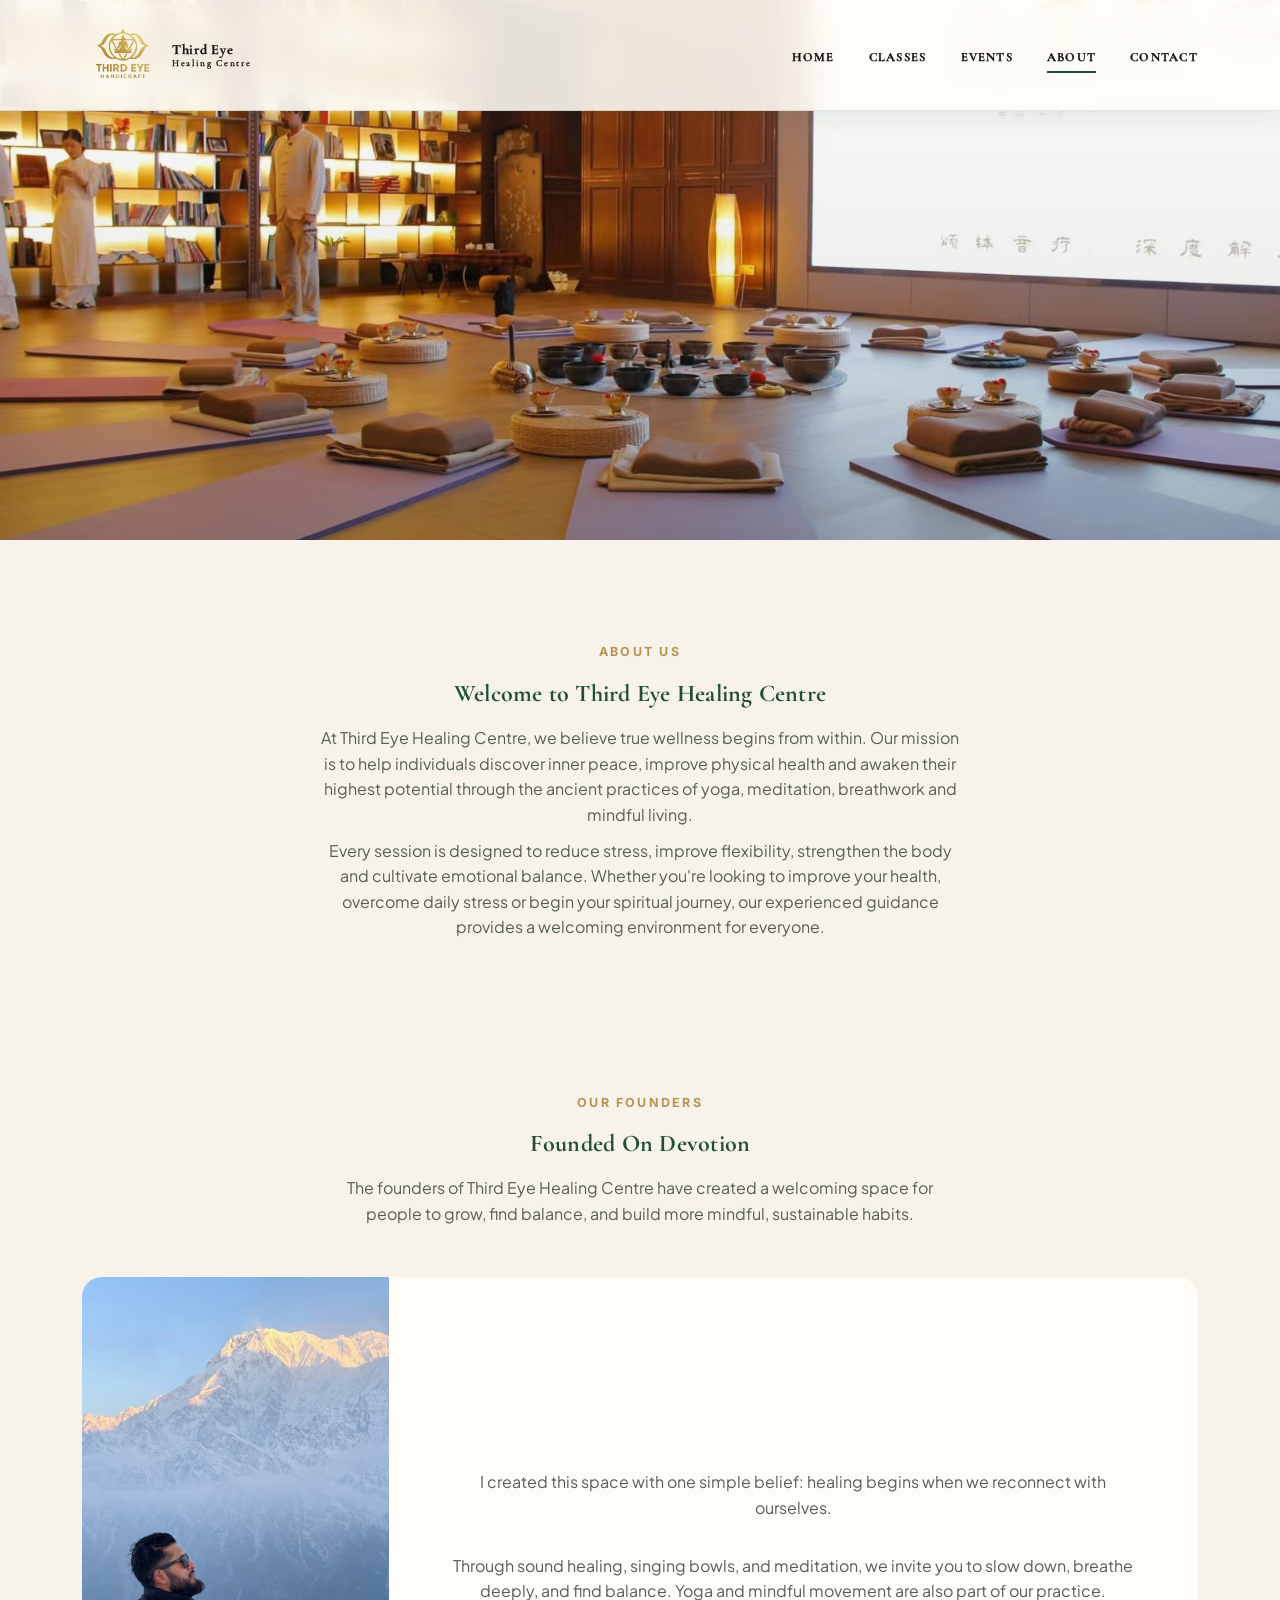
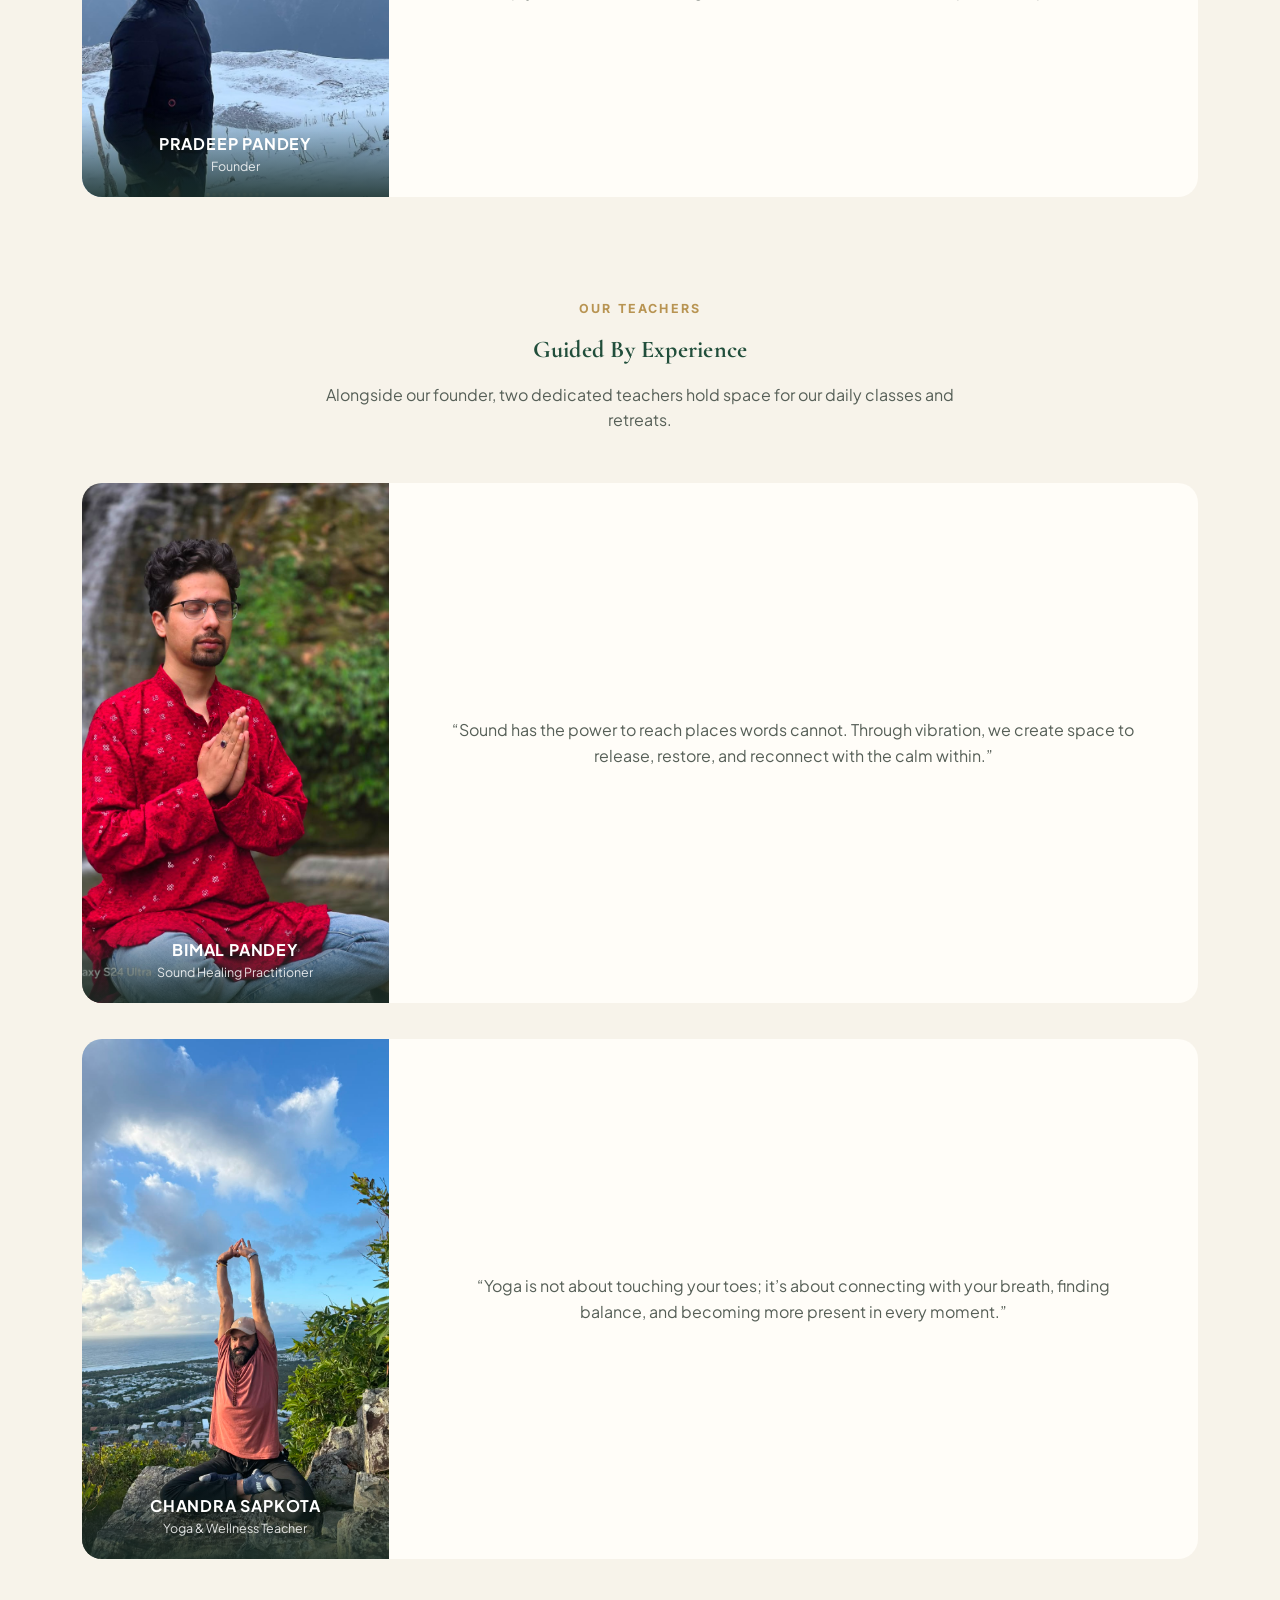
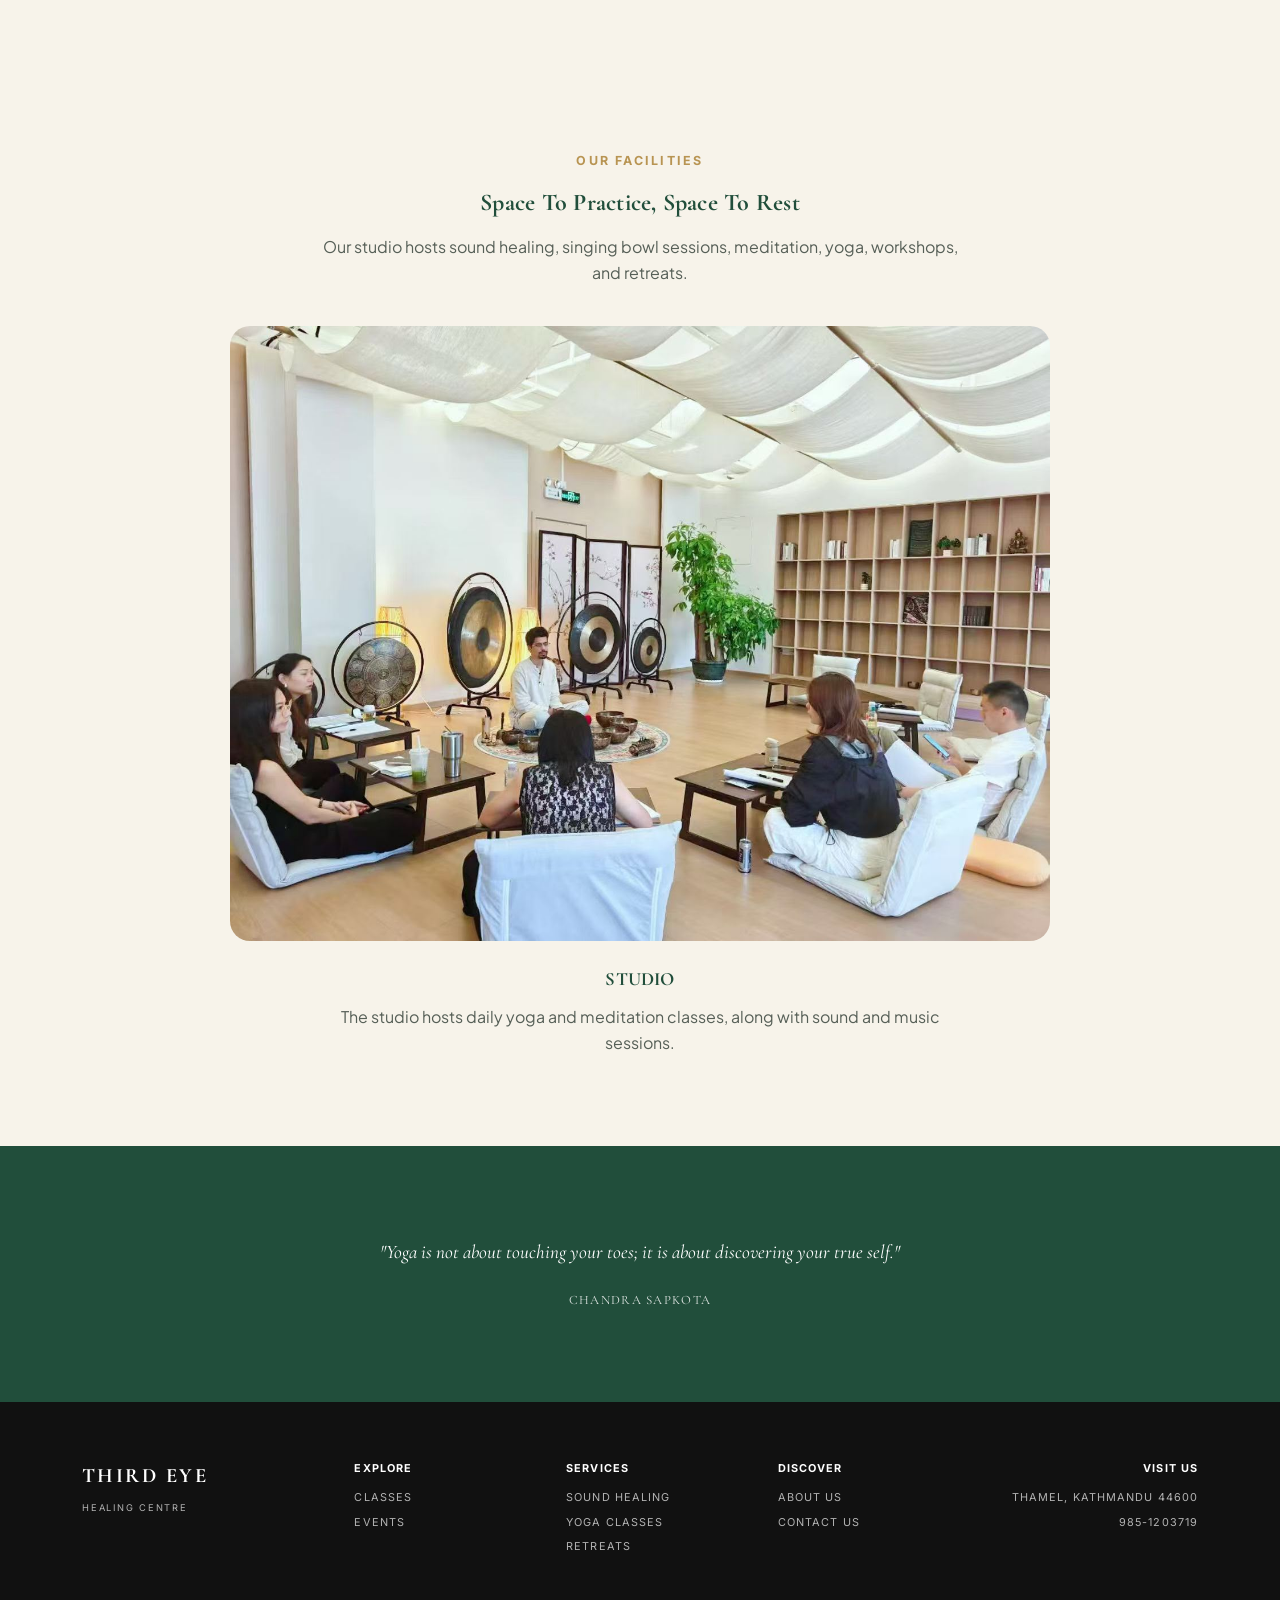
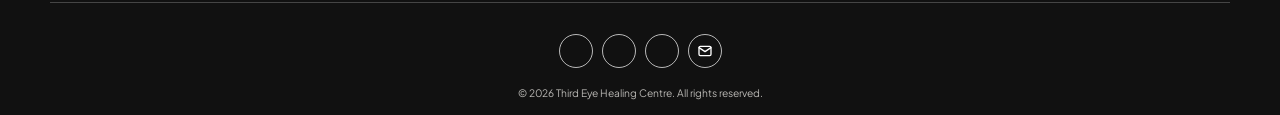
==== commit 94dccb8c: "Polish responsive sound healing website" ====
--- a/about.html
+++ b/about.html
@@ -6,8 +6,9 @@
     <title>About | Third Eye Healing Centre</title>
     <meta
       name="description"
-      content="Meet Chandra Sapkota and the Third Eye Healing Centre team — our mission, founders, facilities and testimonials."
+      content="Meet the team at Third Eye Healing and Yoga Center in Kathmandu. Discover sound healing, singing bowls, meditation, and yoga."
     />
+    <link rel="icon" type="image/jpeg" href="img/logo.jpg" />
     <link rel="preconnect" href="https://fonts.googleapis.com" />
     <link
       href="https://fonts.googleapis.com/css2?family=Cormorant+Garamond:ital,wght@0,500;0,600;0,700;1,500;1,600&family=Plus+Jakarta+Sans:wght@400;500;600;700&family=Inter:wght@500;600;700&display=swap"
@@ -69,10 +70,9 @@
         <p class="eyebrow">Our Founders</p>
         <h2>Founded On Devotion</h2>
         <p class="lede">
-          The founders of Third Eye Healing Centre have created and maintain a
-          space for people to experience a personal shift — uplifting hearts,
-          healing old paradigms, and reorienting modern lifestyles onto more
-          spiritual, sustainable paths.
+          The founders of Third Eye Healing Centre have created a welcoming
+          space for people to grow, find balance, and build more mindful,
+          sustainable habits.
         </p>
       </div>
 
@@ -125,9 +125,9 @@
               we reconnect with ourselves.
             </p>
             <p style="color: var(--ink-soft)">
-              Through yoga, meditation, and sound healing, we invite you to slow
-              down, breathe deeply, release stress, and find your inner balance.
-              Pause. Breathe. Heal. Reconnect.
+              Through sound healing, singing bowls, and meditation, we invite
+              you to slow down, breathe deeply, and find balance. Yoga and
+              mindful movement are also part of our practice.
             </p>
           </div>
         </div>
@@ -178,7 +178,7 @@
                 >Bimal Pandey</strong
               >
               <div style="font-size: 0.78rem; opacity: 0.85">
-                Sound &amp; Healer
+                Sound Healing Practitioner
               </div>
             </div>
           </div>
@@ -260,9 +260,8 @@
         <p class="eyebrow">Our Facilities</p>
         <h2>Space To Practice, Space To Rest</h2>
         <p class="lede">
-          Third Eye Healing Centre has one main studio available for teachers
-          holding retreats and yoga teacher trainings. Our other spaces are used
-          for our daily program of classes, workshops and detox programs.
+          Our studio hosts sound healing, singing bowl sessions, meditation,
+          yoga, workshops, and retreats.
         </p>
         <div
           style="
@@ -287,8 +286,8 @@
           Studio
         </h3>
         <p class="lede">
-          Used for daily classes — the studio is ideal for yoga, meditation and
-          sound / music offerings.
+          The studio hosts daily yoga and meditation classes, along with sound
+          and music sessions.
         </p>
       </div>
     </section>
@@ -315,7 +314,8 @@
         </nav>
         <nav class="footer-col" aria-label="Services">
           <span class="footer-heading">Services</span
-          ><a href="classes.html">Yoga Classes</a
+          ><a href="classes.html#sound-healing">Sound Healing</a
+          ><a href="classes.html#yoga">Yoga Classes</a
           ><a href="events.html">Retreats</a>
         </nav>
         <nav class="footer-col" aria-label="Discover">
@@ -325,7 +325,7 @@
         </nav>
         <div class="footer-col footer-contact">
           <span class="footer-heading">Visit Us</span
-          ><span>Thamel, Kathmandu</span
+          ><span>Thamel, Kathmandu 44600</span
           ><a href="tel:+9779851203719">985-1203719</a>
         </div>
       </div>
@@ -336,23 +336,23 @@
           target="_blank"
           rel="noopener"
           aria-label="Instagram"
-          >ig</a
+          ><img src="https://cdn.simpleicons.org/instagram/ffffff" alt="" width="16" height="16" loading="lazy" /></a
         ><a
           href="https://www.facebook.com/profile.php?id=61592808584287"
           target="_blank"
           rel="noopener"
           aria-label="Facebook"
-          >f</a
+          ><img src="https://cdn.simpleicons.org/facebook/ffffff" alt="" width="16" height="16" loading="lazy" /></a
         ><a
           href="https://wa.me/9779851203719"
           target="_blank"
           rel="noopener"
           aria-label="WhatsApp"
-          >wa</a
+          ><img src="https://cdn.simpleicons.org/whatsapp/ffffff" alt="" width="16" height="16" loading="lazy" /></a
         ><a
           href="mailto:thirdeyehealingandyogacenter@gmail.com"
           aria-label="Email"
-          >@</a
+          ><img src="assets/icons/mail.svg" alt="" width="16" height="16" /></a
         >
       </div>
       <div class="footer-bottom">
--- a/assets/style.css
+++ b/assets/style.css
@@ -92,15 +92,23 @@
 
 /* ---------- Header ---------- */
 .site-header {
-  position: absolute;
-  top: 0; left: 0; right: 0;
+  position: fixed;
+  inset: 0 0 auto;
   z-index: 50;
-  padding: 26px 0 0;
+  padding: 14px 0;
+  background: rgba(255, 253, 248, 0.88);
+  -webkit-backdrop-filter: blur(14px);
+  backdrop-filter: blur(14px);
+  border-bottom: 1px solid rgba(33, 78, 59, 0.12);
+  box-shadow: 0 8px 24px rgba(23, 43, 36, 0.08);
+  transition: background 0.3s ease, box-shadow 0.3s ease;
 }
 .site-header.static {
-  position: relative;
-  background: var(--navy-dark);
-  padding: 20px 0;
+  position: fixed;
+  background: rgba(255, 253, 248, 0.94);
+  -webkit-backdrop-filter: blur(14px);
+  backdrop-filter: blur(14px);
+  padding: 14px 0;
 }
 .site-header .container {
   display: flex;
@@ -357,7 +365,7 @@
 }
 .teacher-cards {
   display: grid;
-  grid-template-columns: repeat(2, minmax(0, 1fr));
+  grid-template-columns: repeat(3, minmax(0, 1fr));
   gap: 32px;
 }
 .teacher-card {
@@ -378,7 +386,7 @@
   display: block;
   width: 100%;
   height: 320px;
-  object-fit: contain;
+  object-fit: cover;
   object-position: center;
   background: #f4efe7;
 }
@@ -394,6 +402,7 @@
   font-size: clamp(2rem, 2vw, 2.5rem);
   margin-bottom: 10px;
 }
+.home-page .teacher-card__content h3 { font-size: 1.6rem; }
 .teacher-card__content p:last-child {
   margin: 0;
   color: var(--ink-soft);
@@ -599,7 +608,7 @@
 /* ---------- Contact page ---------- */
 .contact-page { background: #fff; }
 .contact-page .page-title-hero { display: none; }
-.contact-page > section:not(.site-footer) { padding: 92px 0 0; }
+.contact-page > section:not(.site-footer) { padding: 132px 0 0; }
 .contact-layout {
   display: grid;
   grid-template-columns: 0.9fr 1.1fr;
@@ -660,14 +669,22 @@
   outline: none;
   border-color: var(--rust);
 }
-.phone-field { display: flex; gap: 10px; }
-.phone-field select {
-  flex: 0 0 230px;
-  padding: 9px 0;
-  text-align: left;
-  max-width: 230px;
-}
-.phone-field input { flex: 1; }
+.phone-field { display: flex; align-items: end; gap: 10px; min-width: 0; }
+.country-picker { position: relative; flex: 0 1 45%; min-width: 0; }
+.country-picker__trigger { width: 100%; min-width: 0; min-height: 40px; display: flex; align-items: center; gap: 8px; padding: 7px 0; border: 0; border-bottom: 1px solid rgba(33,78,59,0.22); background: transparent; color: var(--ink); font: 400 0.78rem var(--font-body); text-align: left; cursor: pointer; }
+.country-picker__trigger [data-country-label] { flex: 1; min-width: 0; overflow: hidden; text-overflow: ellipsis; white-space: nowrap; }
+.country-picker__flag { flex: 0 0 24px; width: 24px; height: 18px; object-fit: contain; border-radius: 2px; }
+.country-picker__chevron { color: var(--ink-soft); font-size: 1rem; }
+.country-picker__native { position: absolute !important; width: 1px !important; height: 1px !important; padding: 0 !important; margin: -1px !important; overflow: hidden !important; clip: rect(0, 0, 0, 0) !important; white-space: nowrap !important; border: 0 !important; }
+.country-picker__menu { position: absolute; z-index: 80; top: calc(100% + 5px); left: 0; width: min(340px, calc(100vw - 80px)); max-height: 320px; display: flex; flex-direction: column; overflow: hidden; border: 1px solid rgba(33,78,59,0.16); border-radius: 6px; background: #fffdf8; box-shadow: 0 14px 34px rgba(23,43,36,0.18); }
+.country-picker__menu[hidden] { display: none; }
+.contact-card .country-picker__search-label { flex: 0 0 auto; gap: 6px; margin: 0; padding: 10px 12px; background: #fffdf8; color: var(--ink-soft); font-size: 0.68rem; }
+.contact-card .country-picker__search { width: 100%; min-width: 0; padding: 7px 0; border: 0; border-bottom: 1px solid rgba(33,78,59,0.22); background: transparent; color: var(--ink); font-size: 0.82rem; }
+.country-picker__options { overflow-y: auto; overscroll-behavior: contain; }
+.country-picker__option { width: 100%; min-height: 38px; display: flex; align-items: center; gap: 10px; padding: 7px 12px; border: 0; background: transparent; color: var(--ink); font: 400 0.78rem var(--font-body); text-align: left; cursor: pointer; }
+.country-picker__option:hover, .country-picker__option:focus-visible, .country-picker__option[aria-selected="true"] { background: #e9eee7; }
+.country-picker__option[hidden] { display: none; }
+.phone-field > input { flex: 1 1 0; min-width: 0; }
 .form-actions { margin-top: 28px; text-align: left; }
 .form-actions .btn { border-radius: 999px; padding: 12px 24px; font-size: 0.64rem; }
 .form-note {
@@ -766,13 +783,18 @@
   overflow: hidden;
   box-shadow: none;
 }
-.map-below iframe { display: block; filter: grayscale(100%); min-height: 300px; }
+.map-below iframe { display: block; min-height: 300px; }
 
 @media (max-width: 900px) {
-  .contact-layout { grid-template-columns: 1fr; gap: 44px; }
-  .contact-card, .info-panel { grid-column: 1; grid-row: auto; }
+  .contact-layout { grid-template-columns: minmax(0, 1fr); gap: 44px; min-width: 0; width: 100%; }
+  .contact-card, .info-panel { grid-column: 1; grid-row: auto; min-width: 0; width: 100%; }
   .contact-card, .info-panel { padding: 30px; }
-  .form-row { grid-template-columns: 1fr; }
+  .form-row { grid-template-columns: minmax(0, 1fr); min-width: 0; }
+  .contact-card form,
+  .contact-card label,
+  .phone-field { min-width: 0; width: 100%; }
+  .country-picker { flex: 0 1 48%; }
+  .phone-field input { flex: 1 1 0; width: 0; min-width: 0; }
   .form-actions { text-align: stretch; }
   .form-actions .btn { width: 100%; }
 }
@@ -807,8 +829,9 @@
 .footer-contact { text-align: right; }
 .footer-divider { border-top: 1px solid rgba(255,255,255,0.22); margin-top: 32px; }
 .footer-socials { display: flex; justify-content: center; gap: 9px; margin-top: 31px; }
-.footer-socials a { width: 26px; height: 26px; border: 1px solid rgba(255,255,255,0.7); border-radius: 50%; display: flex; align-items: center; justify-content: center; color: #fff; font: 600 0.58rem var(--font-ui); text-transform: lowercase; transition: background 0.2s ease, color 0.2s ease; }
-.footer-socials a:hover { background: #fff; color: #111; }
+.footer-socials a { width: 34px; height: 34px; border: 1px solid rgba(255,255,255,0.7); border-radius: 50%; display: flex; align-items: center; justify-content: center; transition: background 0.2s ease, border-color 0.2s ease; }
+.footer-socials a img { display: block; width: 16px; height: 16px; object-fit: contain; }
+.footer-socials a:hover { background: var(--navy); border-color: var(--navy); }
 .footer-bottom {
   margin-top: 17px; padding-top: 0;
   font-size: 0.64rem; opacity: 0.7;
@@ -835,9 +858,9 @@
     height: 100vh;
     width: 78%;
     max-width: 320px;
-    background: rgba(23, 43, 36, 0.38);
-    backdrop-filter: blur(4px);
-    -webkit-backdrop-filter: blur(4px);
+    background: rgba(23, 43, 36, 0.97);
+    backdrop-filter: blur(12px);
+    -webkit-backdrop-filter: blur(12px);
     flex-direction: column;
     justify-content: center;
     align-items: flex-start;
@@ -878,4 +901,184 @@
 
 @media (prefers-reduced-motion: reduce) {
   * { transition: none !important; scroll-behavior: auto !important; }
+}
+
+/* ---------- Homepage experience ---------- */
+.home-page .home-header {
+  position: fixed;
+  inset: 0 0 auto;
+  padding: 14px 0;
+  background: rgba(255, 253, 248, 0.88);
+  -webkit-backdrop-filter: blur(14px);
+  backdrop-filter: blur(14px);
+  border-bottom: 1px solid rgba(33, 78, 59, 0.12);
+  box-shadow: 0 8px 24px rgba(23, 43, 36, 0.08);
+  transition: all 0.3s ease;
+}
+.home-page .home-header .container { min-height: 62px; gap: 12px; }
+.home-page .home-header .brand,
+.home-page .home-header .brand .name,
+.home-page .home-header .brand .name small,
+.home-page .home-header .nav-links a { color: var(--navy-dark); }
+.home-page .home-header .nav-links a:hover,
+.home-page .home-header .nav-links a.active { border-color: var(--navy); }
+.home-page .home-header .nav-toggle span { background: var(--navy-dark); }
+.home-page .home-header.scrolled {
+  background: rgba(255, 253, 248, 0.94);
+}
+.home-page .site-nav { margin-left: auto; }
+.home-page .hero { isolation: isolate; }
+.hero-auras {
+  position: absolute;
+  z-index: 2;
+  inset: 0;
+  overflow: hidden;
+  pointer-events: none;
+}
+.aura {
+  position: absolute;
+  width: 27rem;
+  height: 27rem;
+  border-radius: 50%;
+  filter: blur(80px);
+  opacity: 0.18;
+  animation: float 18s ease-in-out infinite alternate;
+  will-change: transform;
+}
+.aura--gold {
+  top: 8%;
+  left: 6%;
+  background: radial-gradient(circle, #e7bd68 0%, rgba(231, 189, 104, 0) 70%);
+}
+.aura--teal {
+  right: 3%;
+  bottom: 0;
+  background: radial-gradient(circle, #65c3b0 0%, rgba(101, 195, 176, 0) 70%);
+  animation-delay: -6s;
+}
+.aura--violet {
+  top: 12%;
+  right: 25%;
+  background: radial-gradient(circle, #a99bc7 0%, rgba(169, 155, 199, 0) 70%);
+  animation-delay: -11s;
+}
+@keyframes float {
+  from { transform: translate3d(-18px, -12px, 0); }
+  to { transform: translate3d(28px, 22px, 0); }
+}
+.home-page .hero-content { padding: 0 32px; }
+.home-page .hero-content h1 { font-size: 3.4rem; }
+.home-page .section-heading { max-width: 720px; margin: 0 auto 38px; }
+.home-page .section-heading h2,
+.reviews-heading h2,
+.visit-copy h2 { font-size: 2.7rem; line-height: 1.05; }
+.home-page .section-heading .lede { margin-top: 14px; }
+.teacher-card--sound { position: relative; isolation: isolate; overflow: visible; }
+.teacher-card--sound::before,
+.teacher-card--sound::after {
+  content: "";
+  position: absolute;
+  z-index: -1;
+  inset: 12%;
+  border: 1px solid rgba(184, 148, 82, 0.48);
+  border-radius: 50%;
+  opacity: 0;
+  pointer-events: none;
+}
+.teacher-card--sound:hover::before,
+.teacher-card--sound:hover::after,
+.teacher-card--sound:focus-visible::before,
+.teacher-card--sound:focus-visible::after { animation: pulse-ring 1.8s ease-out infinite; }
+.teacher-card--sound:hover::after,
+.teacher-card--sound:focus-visible::after { animation-delay: 0.6s; }
+@keyframes pulse-ring {
+  0% { transform: scale(0.88); opacity: 0.72; }
+  100% { transform: scale(1.22); opacity: 0; }
+}
+.reviews-section { background: #eef1e9; }
+.reviews-heading { display: flex; align-items: end; justify-content: space-between; gap: 24px; margin-bottom: 34px; }
+.reviews-heading h2 { margin: 0; }
+.rating-badge { display: grid; grid-template-columns: auto auto; column-gap: 10px; align-items: center; padding: 12px 16px; background: #fffdf8; border: 1px solid rgba(33, 78, 59, 0.12); border-radius: 8px; }
+.rating-badge strong { grid-row: span 2; color: var(--navy); font: 700 1.7rem var(--font-heading); }
+.rating-badge span { font: 600 0.7rem var(--font-ui); color: var(--ink-soft); }
+.rating-badge .rating-stars { color: #b58a36; letter-spacing: 0.08em; }
+.rating-badge .rating-total { grid-column: 1 / -1; margin-top: 5px; line-height: 1.4; }
+.carousel { max-width: 800px; margin: 0 auto; }
+.carousel-viewport { overflow: hidden; border-radius: 8px; touch-action: pan-y; }
+.carousel-track { display: flex; transition: transform 0.45s ease; will-change: transform; }
+.review-card { flex: 0 0 100%; min-width: 0; min-height: 300px; display: flex; flex-direction: column; justify-content: center; padding: 42px 42px; background: #fffdf8; text-align: center; }
+.review-stars { margin: 0 0 18px; color: #b58a36; letter-spacing: 0.14em; }
+.review-card blockquote { max-width: 620px; margin: 0 auto 26px; color: var(--navy-dark); font: italic 1.65rem/1.35 var(--font-display); }
+.review-note { margin: 0 auto 26px; color: var(--ink-soft); font: 500 0.82rem var(--font-ui); }
+.review-author { display: flex; justify-content: center; align-items: center; gap: 11px; text-align: left; }
+.review-avatar { width: 42px; height: 42px; display: grid; place-items: center; border-radius: 50%; background: #dce5d8; color: var(--navy); font: 700 0.7rem var(--font-ui); }
+.review-author strong, .review-author small { display: block; }
+.review-author strong { color: var(--navy-dark); font: 700 0.72rem var(--font-ui); }
+.review-author small { margin-top: 3px; color: var(--ink-soft); font: 0.67rem var(--font-ui); }
+.carousel-controls { display: flex; justify-content: center; align-items: center; gap: 18px; margin-top: 22px; }
+.carousel-arrow { display: grid; place-items: center; width: 42px; height: 42px; border: 1px solid rgba(33, 78, 59, 0.28); border-radius: 50%; background: transparent; color: var(--navy); font-size: 1.2rem; cursor: pointer; transition: background 0.2s ease, color 0.2s ease; }
+.carousel-arrow:hover { background: var(--navy); color: #fff; }
+.carousel-dots { display: flex; align-items: center; gap: 9px; }
+.carousel-dot { width: 9px; height: 9px; padding: 0; border: 0; border-radius: 50%; background: rgba(33, 78, 59, 0.28); cursor: pointer; }
+.carousel-dot[aria-current="true"] { width: 24px; border-radius: 8px; background: var(--navy); }
+.visit-section { background: #fffdf8; }
+.visit-layout { display: grid; grid-template-columns: 0.8fr 1.2fr; gap: 54px; align-items: center; }
+.visit-copy h2 { margin: 8px 0 14px; }
+.visit-copy > p:not(.eyebrow) { max-width: 390px; color: var(--ink-soft); }
+.map-card { position: relative; min-height: 390px; border-radius: 1rem; overflow: hidden; box-shadow: 0 18px 45px rgba(23, 43, 36, 0.14); background: #dce5d8; }
+.map-card iframe { position: absolute; inset: 0; width: 100%; height: 100%; min-height: 390px; border: 0; }
+.map-info-card { position: absolute; left: 18px; bottom: 18px; width: min(310px, calc(100% - 36px)); padding: 18px 20px; border: 1px solid rgba(33, 78, 59, 0.12); border-radius: 8px; background: rgba(255, 253, 248, 0.96); box-shadow: 0 8px 24px rgba(23, 43, 36, 0.16); }
+.map-info-card p { margin: 10px 0 0; color: var(--ink-soft); font-size: 0.72rem; line-height: 1.5; }
+.map-info-card .map-info-card__title { margin: 0; color: var(--navy); font: 700 0.82rem var(--font-ui); }
+.map-info-card address { margin-top: 5px; color: var(--ink-soft); font-size: 0.72rem; font-style: normal; }
+.map-info-card p strong { color: var(--navy-dark); }
+.map-directions { display: inline-flex; align-items: center; gap: 8px; margin-top: 12px; padding: 8px 11px; border-radius: 4px; background: var(--navy); color: #fff; font: 700 0.66rem var(--font-ui); }
+.map-directions:hover { background: var(--navy-dark); }
+.home-page .footer-bottom { max-width: 900px; margin: 17px auto 0; padding: 0 20px; line-height: 1.7; }
+.home-page :focus-visible { outline: 3px solid #b58a36; outline-offset: 4px; }
+.reveal { opacity: 0; transform: translateY(30px); transition: opacity 0.65s ease, transform 0.65s ease; transition-delay: var(--reveal-delay, 0ms); }
+.reveal.is-visible { opacity: 1; transform: translateY(0); }
+
+@media (max-width: 900px) {
+  .visit-layout { grid-template-columns: 1fr; gap: 34px; }
+  .visit-copy { max-width: 620px; }
+  .teacher-cards { grid-template-columns: repeat(2, minmax(0, 1fr)); }
+  .home-page .home-header .nav-links { gap: 20px; }
+}
+@media (max-width: 760px) {
+  .home-page .home-header { padding: 8px 0; }
+  .home-page .home-header .nav-toggle { flex: 0 0 34px; margin-left: auto; }
+  .home-page .site-nav { position: absolute; inset: 0; margin: 0; pointer-events: none; }
+  .home-page .site-nav .nav-links {
+    width: min(78vw, 320px);
+    background: rgba(23, 43, 36, 0.97);
+    -webkit-backdrop-filter: blur(12px);
+    backdrop-filter: blur(12px);
+    pointer-events: auto;
+  }
+  .home-page .home-header .nav-links a { color: #fff; }
+  .home-page .teacher-cards { grid-template-columns: 1fr; }
+  .home-page .hero-content { padding: 0 22px; }
+  .home-page .hero-content h1 { font-size: 2.5rem; }
+  .aura { width: 20rem; height: 20rem; filter: blur(64px); }
+  .reviews-heading { align-items: flex-start; flex-direction: column; }
+  .reviews-heading h2, .visit-copy h2, .home-page .section-heading h2 { font-size: 2.25rem; }
+  .review-card { min-height: 320px; padding: 34px 24px; }
+  .review-card blockquote { font-size: 1.4rem; }
+  .map-card, .map-card iframe { min-height: 330px; }
+  .home-page .footer-bottom { max-width: 420px; }
+}
+@media (max-width: 520px) {
+  .teacher-cards { grid-template-columns: 1fr; }
+  .teacher-card__image { height: 260px; }
+  .home-page .hero-content h1 { font-size: 2.15rem; }
+  .contact-page .phone-field { flex-direction: column; align-items: stretch; gap: 4px; }
+  .contact-page .country-picker { flex: 0 0 auto; width: 100%; }
+  .contact-page .phone-field > input { flex: 0 0 auto; width: 100%; }
+  .map-info-card { left: 10px; bottom: 10px; width: min(310px, calc(100% - 20px)); padding: 14px 16px; }
+}
+@media (prefers-reduced-motion: reduce) {
+  .home-page *, .home-page *::before, .home-page *::after { animation-duration: 0.01ms !important; animation-iteration-count: 1 !important; transition-duration: 0.01ms !important; }
+  .home-page .reveal { opacity: 1; transform: none; }
+  .aura { display: none; }
 }
